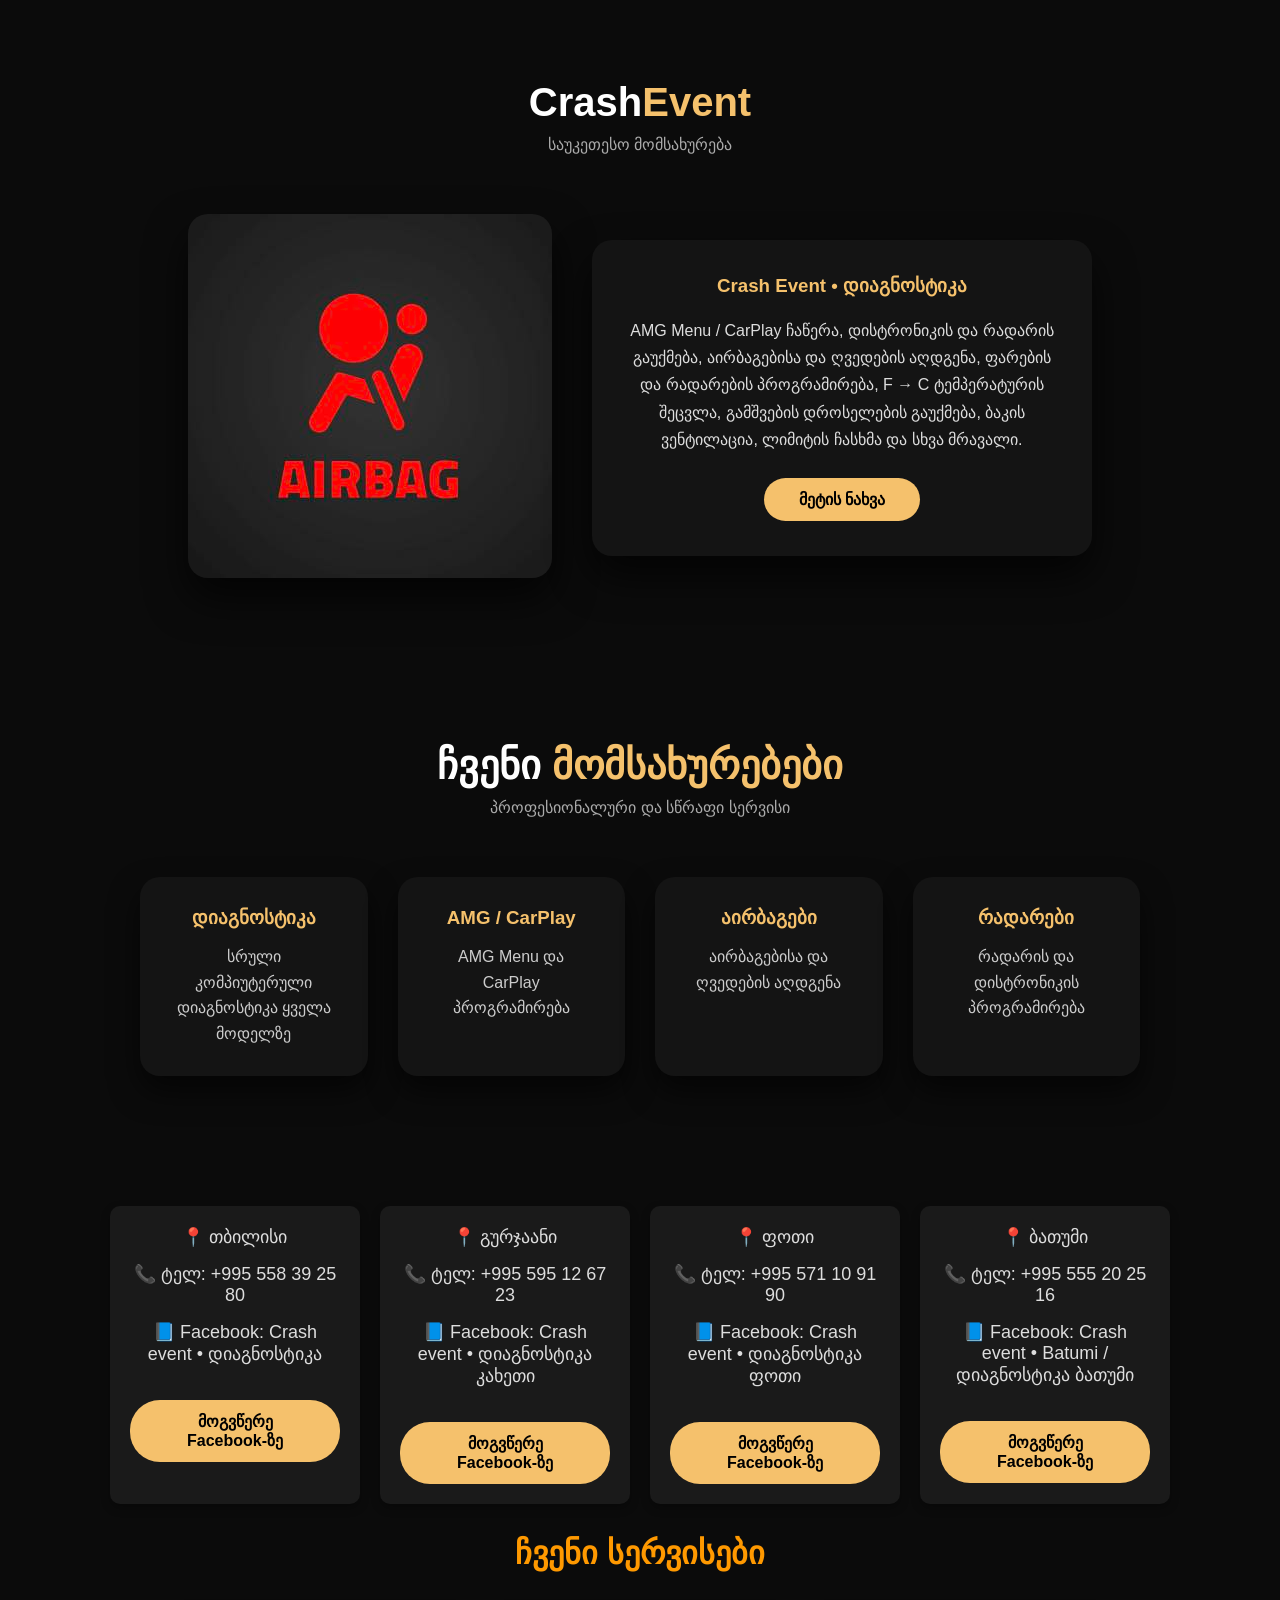
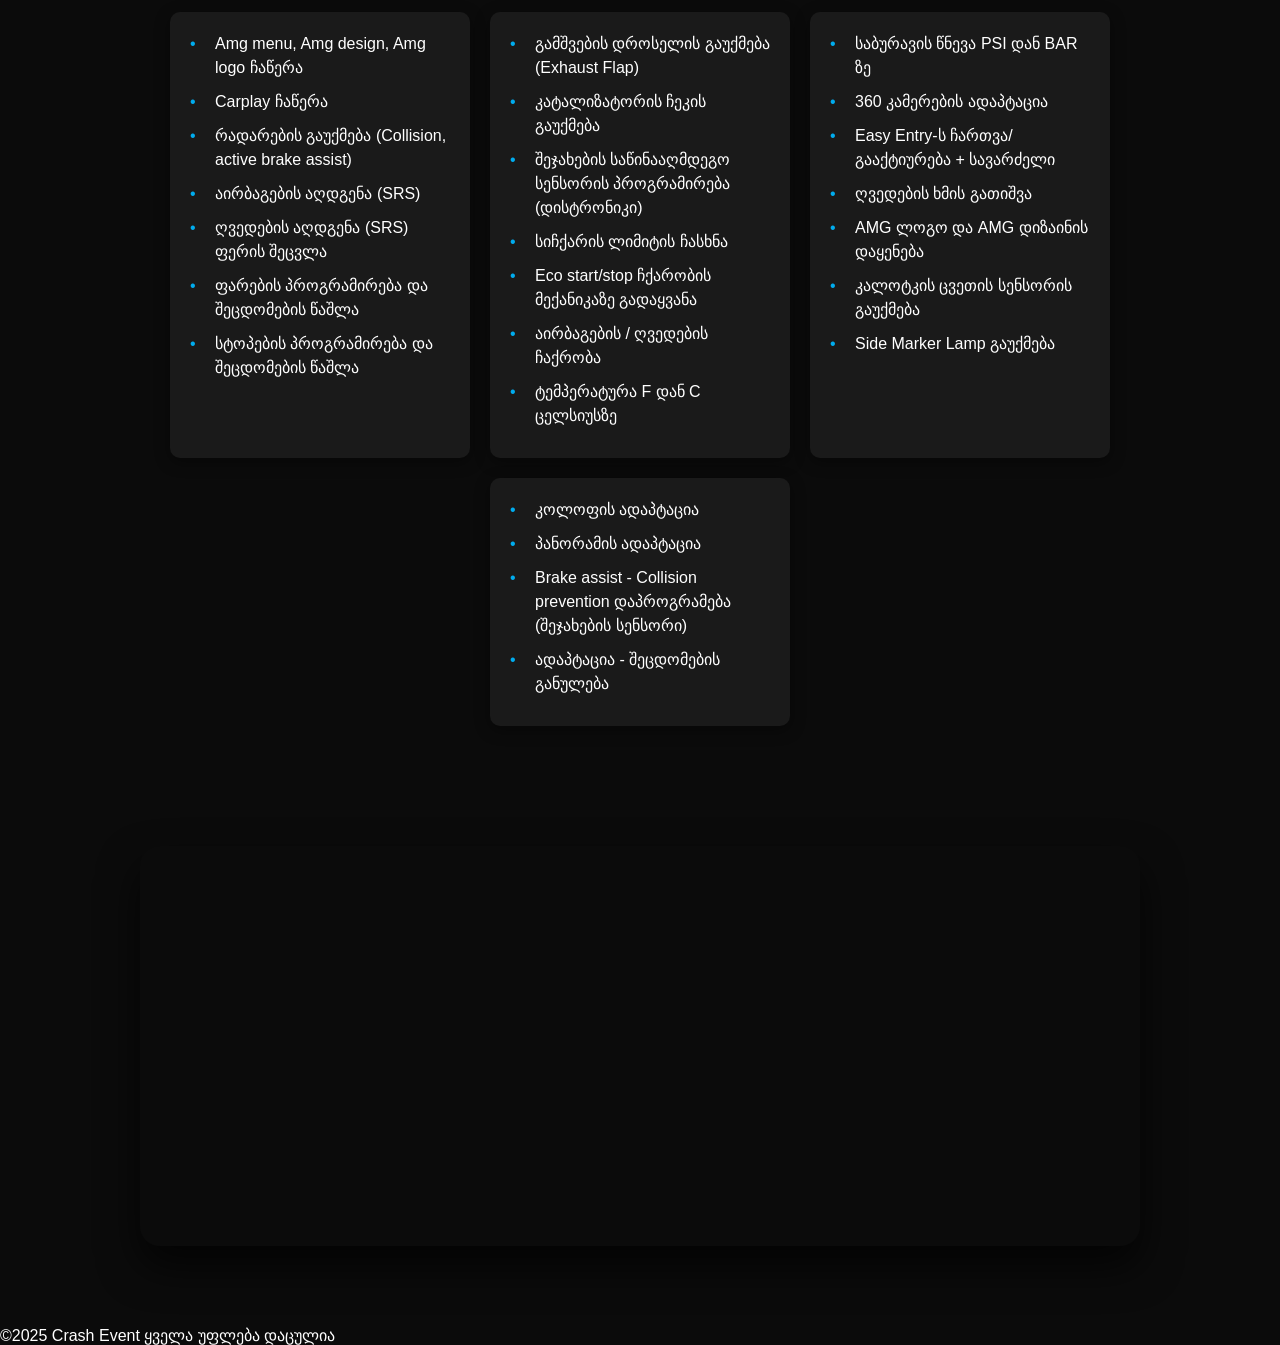
==== index.html @ 606106b9 "Add files via upload" ====
<!DOCTYPE html>
<html lang="ka">
<head>
  <meta charset="UTF-8">
  <meta name="viewport" content="width=device-width, initial-scale=1.0">
  <title>Crash Event</title>
  <link rel="stylesheet" href="style.css">
  <meta name="description" content="Crash Event • პროფესიონალური ავტომობილის დიაგნოსტიკა, AMG Menu, CarPlay, აირბაგების და რადარების პროგრამირება საქართველოში">
  <meta name="keywords" content="Crash Event, დიაგნოსტიკა, AMG Menu, CarPlay, აირბაგები, რადარები, Mercedes პროგრამირება">
  <meta name="author" content="Crash Event">
</head>

<body>

  <!-- ABOUT -->
  <section class="about_section">

    <div class="heading_container">
      <h2>Crash<span>Event</span></h2>
      <p>საუკეთესო მომსახურება</p>
    </div>

    <div class="about_content">

      <div class="about_img">
        <img src="556563075_1723414845189393_8436068140080508125_n.jpg" alt="Car">
      </div>

      <div class="detail-box">
        <h3>Crash Event • დიაგნოსტიკა</h3>
        <p>
          AMG Menu / CarPlay ჩაწერა, დისტრონიკის და რადარის გაუქმება,
          აირბაგებისა და ღვედების აღდგენა, ფარების და რადარების პროგრამირება,
          F → C ტემპერატურის შეცვლა, გამშვების დროსელების გაუქმება,
          ბაკის ვენტილაცია, ლიმიტის ჩასხმა და სხვა მრავალი.
        </p>

        <a href="https://www.facebook.com/profile.php?id=100025626823315" target="_blank">
          მეტის ნახვა
        </a>
      </div>

    </div>
  </section>
<!-- SERVICES -->
<section class="services_section">

  <div class="heading_container">
    <h2>ჩვენი <span>მომსახურებები</span></h2>
    <p>პროფესიონალური და სწრაფი სერვისი</p>
  </div>

  <div class="services_content">

    <div class="service_card">
      <h3>დიაგნოსტიკა</h3>
      <p>სრული კომპიუტერული დიაგნოსტიკა ყველა მოდელზე</p>
    </div>

    <div class="service_card">
      <h3>AMG / CarPlay</h3>
      <p>AMG Menu და CarPlay პროგრამირება</p>
    </div>

    <div class="service_card">
      <h3>აირბაგები</h3>
      <p>აირბაგებისა და ღვედების აღდგენა</p>
    </div>

    <div class="service_card">
      <h3>რადარები</h3>
      <p>რადარის და დისტრონიკის პროგრამირება</p>
    </div>

  </div>
</section>
<!-- CONTACT -->
<div class="contact_container">

  <div class="contact_box">
    <p>📍 თბილისი</p>
    <p>📞 ტელ: +995 558 39 25 80</p>
    <p>📘 Facebook: Crash event • დიაგნოსტიკა</p>
    <a href="https://www.facebook.com/profile.php?id=100025626823315" target="_blank">
      მოგვწერე Facebook-ზე
    </a>
  </div>

  <div class="contact_box">
    <p>📍 გურჯაანი</p>
    <p>📞 ტელ: +995 595 12 67 23</p>
    <p>📘 Facebook: Crash event • დიაგნოსტიკა კახეთი</p>
    <a href="https://www.facebook.com/profile.php?id=61573418123231" target="_blank">
      მოგვწერე Facebook-ზე
    </a>
  </div>

  <div class="contact_box">
    <p>📍 ფოთი</p>
    <p>📞 ტელ: +995 571 10 91 90</p>
    <p>📘 Facebook: Crash event • დიაგნოსტიკა ფოთი</p>
    <a href="https://www.facebook.com/profile.php?id=61572771058388" target="_blank">
      მოგვწერე Facebook-ზე
    </a>
  </div>

  <div class="contact_box">
    <p>📍 ბათუმი</p>
    <p>📞 ტელ: +995 555 20 25 16</p>
    <p>📘 Facebook: Crash event • Batumi / დიაგნოსტიკა ბათუმი</p>
    <a href="https://www.facebook.com/profile.php?id=100082075061132" target="_blank">
      მოგვწერე Facebook-ზე
    </a>
  </div>

</div>


</div>
</head>
<body>

<h1 style="text-align:center; margin-top:30px; color:#ff9900;">ჩვენი სერვისები</h1>

<div class="services_container">
  <div class="service_box">
    <ul>
      <li>Amg menu, Amg design, Amg logo ჩაწერა</li>
      <li>Carplay ჩაწერა</li>
      <li>რადარების გაუქმება (Collision, active brake assist)</li>
      <li>აირბაგების აღდგენა (SRS)</li>
      <li>ღვედების აღდგენა (SRS) ფერის შეცვლა</li>
      <li>ფარების პროგრამირება და შეცდომების წაშლა</li>
      <li>სტოპების პროგრამირება და შეცდომების წაშლა</li>
    </ul>
  </div>

  <div class="service_box">
    <ul>
      <li>გამშვების დროსელის გაუქმება (Exhaust Flap)</li>
      <li>კატალიზატორის ჩეკის გაუქმება</li>
      <li>შეჯახების საწინააღმდეგო სენსორის პროგრამირება (დისტრონიკი)</li>
      <li>სიჩქარის ლიმიტის ჩასხნა</li>
      <li>Eco start/stop ჩქარობის მექანიკაზე გადაყვანა</li>
      <li>აირბაგების / ღვედების ჩაქრობა</li>
      <li>ტემპერატურა F დან C ცელსიუსზე</li>
    </ul>
  </div>

  <div class="service_box">
    <ul>
      <li>საბურავის წნევა PSI დან BAR ზე</li>
      <li>360 კამერების ადაპტაცია</li>
      <li>Easy Entry-ს ჩართვა/გააქტიურება + სავარძელი</li>
      <li>ღვედების ხმის გათიშვა</li>
      <li>AMG ლოგო და AMG დიზაინის დაყენება</li>
      <li>კალოტკის ცვეთის სენსორის გაუქმება</li>
      <li>Side Marker Lamp გაუქმება</li>
    </ul>
  </div>

  <div class="service_box">
    <ul>
      <li>კოლოფის ადაპტაცია</li>
      <li>პანორამის ადაპტაცია</li>
      <li>Brake assist - Collision prevention დაპროგრამება (შეჯახების სენსორი)</li>
      <li>ადაპტაცია - შეცდომების განულება</li>
    </ul>
  </div>
</div>

</body>
</html>
<!-- MAP -->
<section class="map_section reveal">
<iframe
  width="600"
  height="450"
  style="border:0;"
  loading="lazy"
  allowfullscreen
  referrerpolicy="no-referrer-when-downgrade"
  src="https://www.google.com/maps/embed?pb=!1m18!1m12!1m3!1d3178.233034307714!2d44.81402700000000!3d41.79560210000000!2m3!1f0!2f0!3f0!3m2!1i1024!2i768!4f13.1!3m3!1m2!1s0x40446d003327674d%3A0xb145f2f76f9bd8a2!2sCrash%20event%20%E2%80%A2%20%E1%83%93%E1%83%98%E1%83%90%E1%83%92%E1%83%9C%E1%83%9D%E1%83%A1%E1%83%A2%E1%83%98%E1%83%99%E1%83%90!5e0!3m2!1sen!2sge!4v1700000000000"
></iframe>
</section>
<footer class="footer">
  <p>©2025 Crash Event ყველა უფლება დაცულია</p>
</footer>

<script src="script.js"></script>

</body>
</html>
---- style.css ----
* {
  margin: 0;
  padding: 0;
  box-sizing: border-box;
}

/* BODY */
body {
  background-color: #0b0b0b;
  font-family: 'Segoe UI', Tahoma, sans-serif;
  color: #fff;
}

/* HERO */
.hero_area {
  height: 70vh;
  background: linear-gradient(rgba(0,0,0,0.7), rgba(0,0,0,0.7)),
    url("images/car-bg.jpg") center/cover no-repeat;

  display: flex;
  flex-direction: column;
  align-items: center;
  justify-content: center;
}

/* NAV */
.navbar {
  position: absolute;
  top: 0;
  width: 100%;
  padding: 25px 0;
  display: flex;
  justify-content: center;
}

.logo {
  font-size: 28px;
  font-weight: bold;
  color: #f5c16c;
}

/* HERO TEXT */
.hero_text {
  text-align: center;
}

.hero_text h1 {
  font-size: 48px;
  margin-bottom: 10px;
}

.hero_text p {
  font-size: 20px;
  color: #ccc;
}

/* ABOUT */
.about_section {
  padding: 80px 0;
  display: flex;
  flex-direction: column;
  align-items: center;
}

.heading_container {
  text-align: center;
  margin-bottom: 60px;
}

.heading_container h2 {
  font-size: 40px;
}

.heading_container span {
  color: #f5c16c;
}

.heading_container p {
  margin-top: 10px;
  color: #aaa;
}

/* CONTENT */
.about_content {
  display: flex;
  gap: 40px;
  align-items: center;
  justify-content: center;
  flex-wrap: wrap;
}

/* IMAGE */
.about_img img {
  width: 100%;
  max-width: 500px;
  border-radius: 20px;
  box-shadow: 0 20px 40px rgba(0,0,0,0.7);
}

/* BOX */
.detail-box {
  background: #141414;
  padding: 35px;
  border-radius: 20px;
  max-width: 500px;
  box-shadow: 0 20px 40px rgba(0,0,0,0.7);
  transition: transform 0.3s;
  text-align: center;
}

.detail-box:hover {
  transform: translateY(-10px);
}

.detail-box h3 {
  color: #f5c16c;
  margin-bottom: 20px;
}

.detail-box p {
  line-height: 1.7;
  color: #ddd;
}

/* BUTTON */
.detail-box a {
  display: inline-block;
  margin-top: 25px;
  padding: 12px 35px;
  background: #f5c16c;
  color: #000;
  text-decoration: none;
  border-radius: 30px;
  font-weight: bold;
  transition: 0.3s;
}

.detail-box a:hover {
  background: #fff;
}

/* RESPONSIVE */
@media (max-width: 768px) {
  .hero_text h1 {
    font-size: 32px;
  }

  .about_content {
    flex-direction: column;
  }
}

/* SERVICES */
.services_section {
  padding: 80px 0;
  display: flex;
  flex-direction: column;
  align-items: center;
}

.services_content {
  display: grid;
  grid-template-columns: repeat(auto-fit, minmax(220px, 1fr));
  gap: 30px;
  width: 80%;
  max-width: 1000px;
}

.service_card {
  background: #141414;
  padding: 30px;
  border-radius: 20px;
  text-align: center;
  box-shadow: 0 15px 30px rgba(0,0,0,0.6);
  transition: transform 0.3s, box-shadow 0.3s;
}

.service_card:hover {
  transform: translateY(-10px);
  box-shadow: 0 25px 50px rgba(0,0,0,0.8);
}

.service_card h3 {
  color: #f5c16c;
  margin-bottom: 15px;
}

.service_card p {
  color: #ccc;
  line-height: 1.6;
}

/* CONTACT */
.contact_section {
  padding: 80px 0;
  display: flex;
  flex-direction: column;
  align-items: center;
}

.contact_box {
  background: #141414;
  padding: 40px;
  border-radius: 20px;
  text-align: center;
  max-width: 400px;
  width: 90%;
  box-shadow: 0 20px 40px rgba(0,0,0,0.7);
}

.contact_box p {
  margin-bottom: 15px;
  color: #ddd;
  font-size: 18px;
}

.contact_box a {
  display: inline-block;
  margin-top: 20px;
  padding: 12px 30px;
  background: #f5c16c;
  color: #000;
  border-radius: 30px;
  text-decoration: none;
  font-weight: bold;
  transition: 0.3s;
}

.contact_box a:hover {
  background: #fff;
}
/* SCROLL ANIMATION */
.reveal {
  opacity: 0;
  transform: translateY(60px);
  transition: all 0.8s ease;
}

.reveal.active {
  opacity: 1;
  transform: translateY(0);
}
/* MAP */
.map_section {
  width: 100%;
  padding: 80px 0;
  display: flex;
  justify-content: center;
}

.map_section iframe {
  width: 80%;
  max-width: 1000px;
  height: 400px;
  border-radius: 20px;
  border: none;
  box-shadow: 0 20px 40px rgba(0,0,0,0.7);
}

.socials a {
  margin: 0 10px;
  color: #f5c16c;
  text-decoration: none;
  font-weight: bold;
  transition: 0.3s;
}

.socials a:hover {
  color: #fff;
}
/* FORM */
.contact_form {
  margin-top: 30px;
  display: flex;
  flex-direction: column;
  gap: 15px;
}

.contact_form input {
  padding: 14px;
  border-radius: 30px;
  border: none;
  outline: none;
  font-size: 16px;
}

.contact_form button {
  padding: 14px;
  border-radius: 30px;
  border: none;
  background: #f5c16c;
  font-weight: bold;
  cursor: pointer;
  transition: 0.3s;
}

.contact_form button:hover {
  background: #fff;
}

.reveal {
  opacity: 0;
  transform: translateY(80px);
  transition: opacity 1s ease, transform 1s ease;
}
.service_card:hover,
.detail-box:hover {
  transform: translateY(-12px) scale(1.02);
}
.contact_container {
  display: flex;
  gap: 20px; /* სივრცე ბლოკებს შორის */
  justify-content: center; /* ცენტრირება ჰორიზონტალურად */
  flex-wrap: wrap; /* მცირე ეკრანზე გადატანა მეორე ხაზზე */
  margin-top: 50px;
}

.contact_box {
  background-color: #1a1a1a;
  padding: 20px;
  border-radius: 10px;
  text-align: center;
  width: 250px;
  box-shadow: 0 4px 10px rgba(0,0,0,0.3);
}

 body {
    font-family: 'Segoe UI', Tahoma, sans-serif;
    background-color: #0b0b0b;
    color: #fff;
    margin: 0;
    padding: 0;
  }

  .services_container {
    display: flex;
    flex-wrap: wrap;
    gap: 20px;
    justify-content: center;
    padding: 40px 20px;
  }

  .service_box {
    background-color: #1a1a1a;
    border-radius: 10px;
    padding: 20px;
    width: 300px;
    box-shadow: 0 4px 15px rgba(0,0,0,0.4);
  }

  .service_box h2 {
    text-align: center;
    color: #ff9900;
    margin-bottom: 15px;
  }

  .service_box ul {
    list-style: none;
    padding: 0;
  }

  .service_box ul li {
    margin-bottom: 10px;
    line-height: 1.5;
    position: relative;
    padding-left: 25px;
  }

  .service_box ul li::before {
    content: "•";
    position: absolute;
    left: 0;
    color: #00acee;
  }

.reveal {
  opacity: 0;
  transform: translateY(80px);
  transition: opacity 1s ease, transform 1s ease;
}

.reveal.active {
  opacity: 1;
  transform: translateY(0);
}
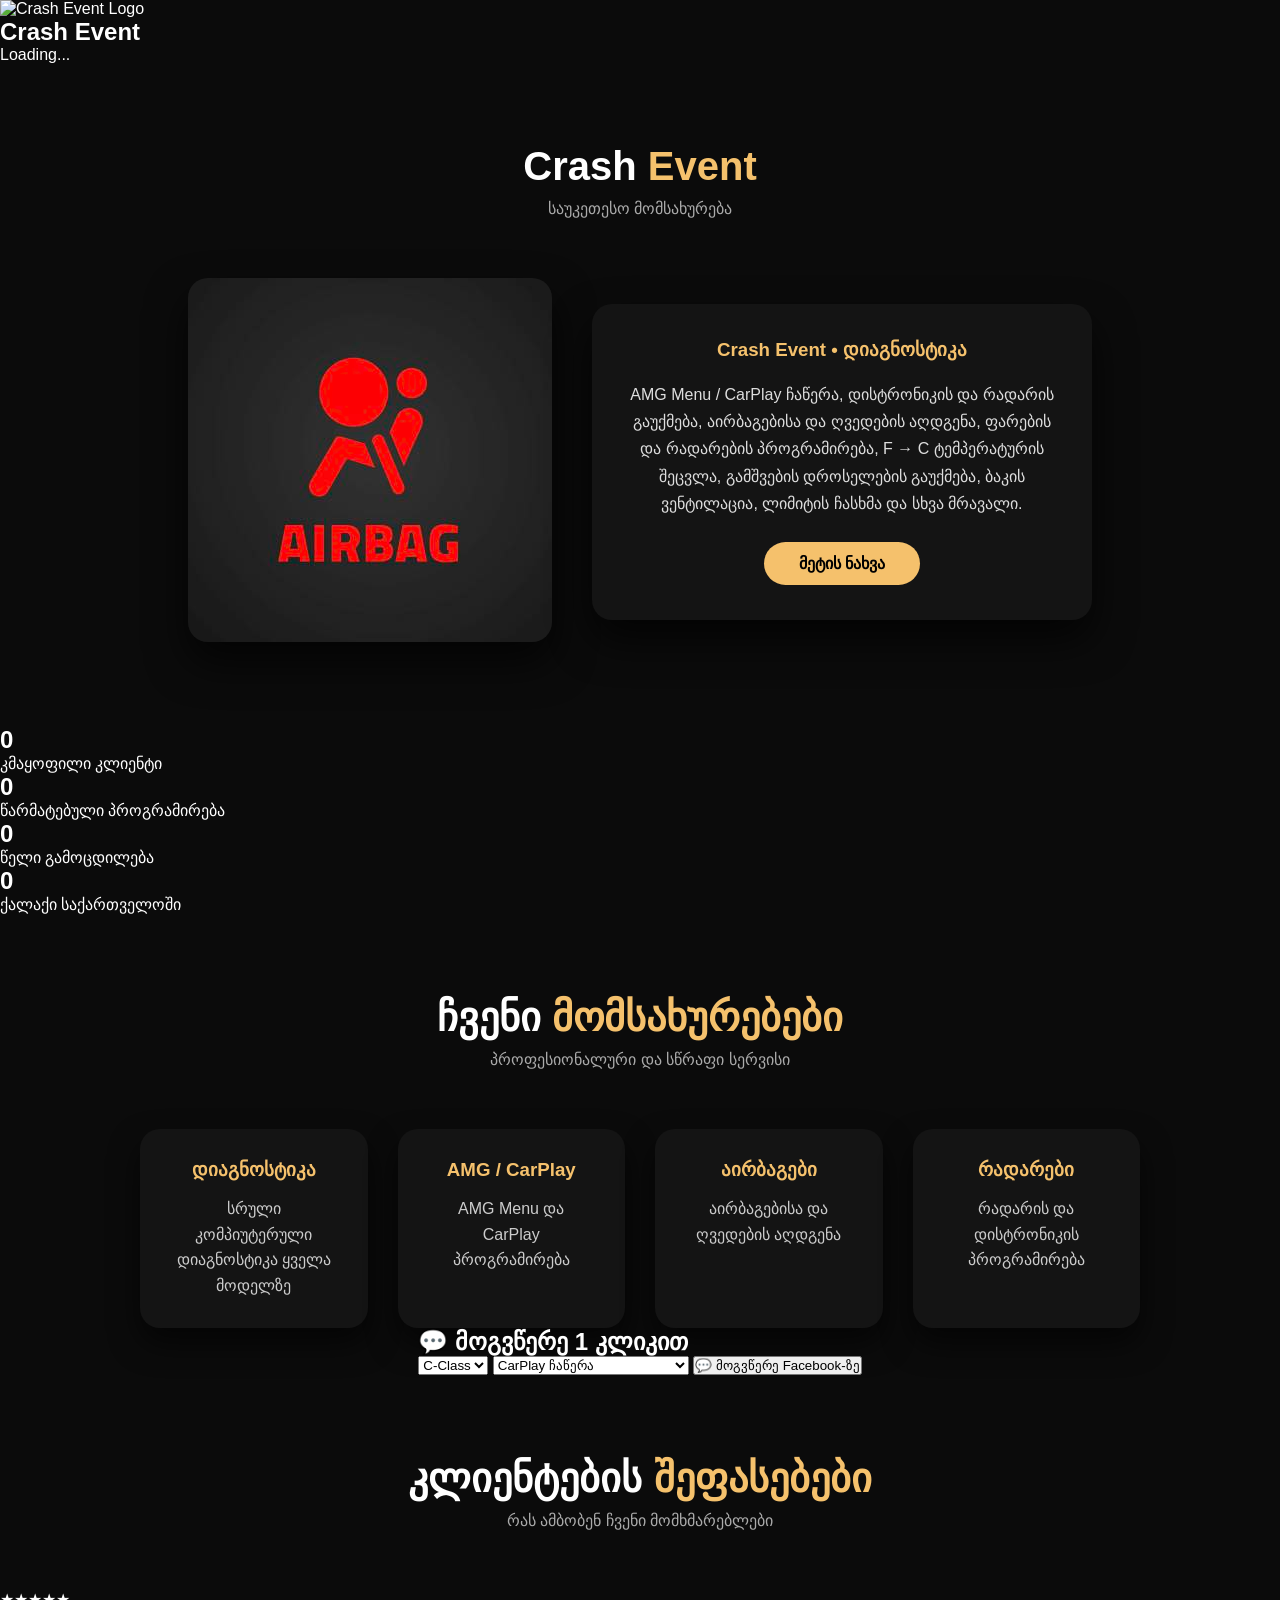
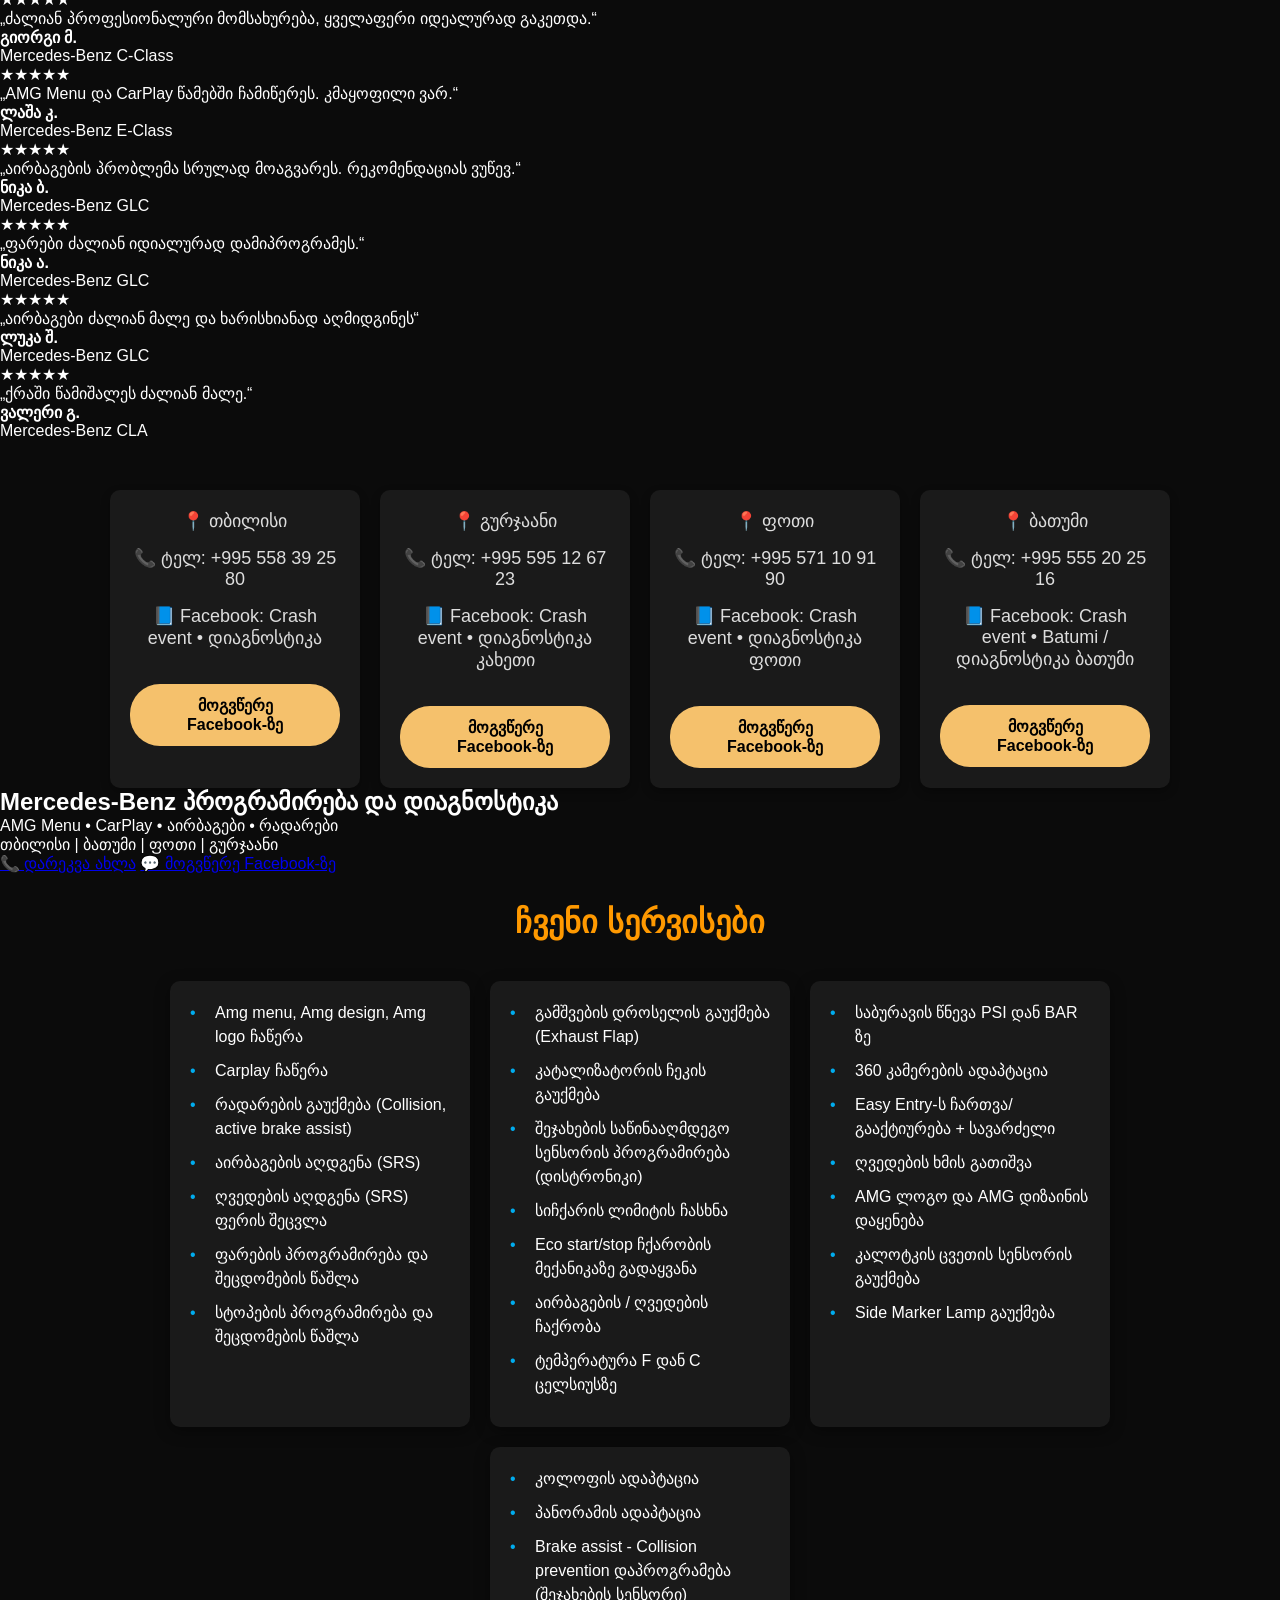
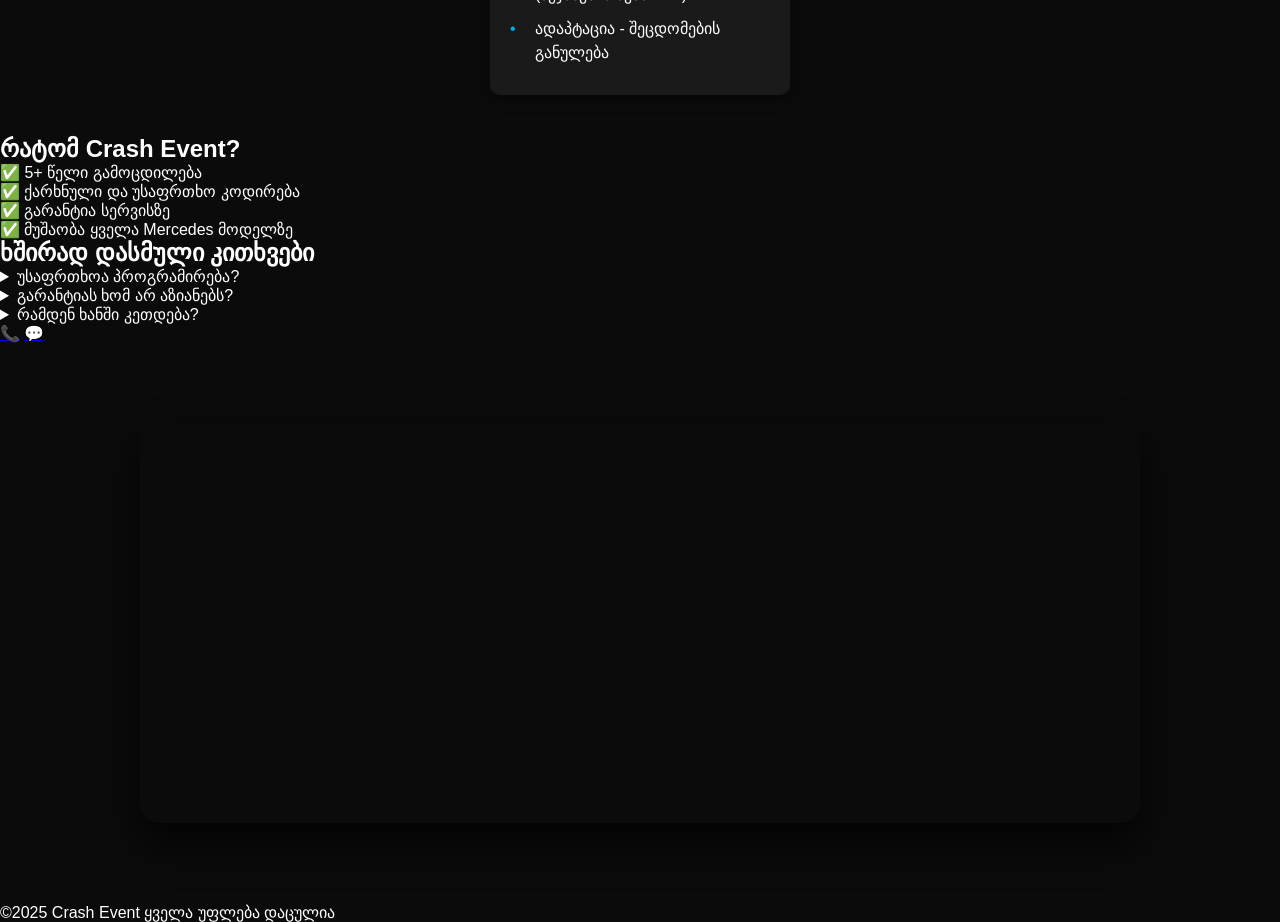
==== commit 1c4a02d1: "Update index.html" ====
--- a/index.html
+++ b/index.html
@@ -1,22 +1,31 @@
 <!DOCTYPE html>
 <html lang="ka">
 <head>
+  <head>
   <meta charset="UTF-8">
   <meta name="viewport" content="width=device-width, initial-scale=1.0">
   <title>Crash Event</title>
+  <link rel="icon" href="556563075_1723414845189393_8436068140080508125_n.jpg" type="image/png">
   <link rel="stylesheet" href="style.css">
+  <link href="https://fonts.googleapis.com/css2?family=Inter:wght@300;400;600;700&display=swap" rel="stylesheet">
   <meta name="description" content="Crash Event • პროფესიონალური ავტომობილის დიაგნოსტიკა, AMG Menu, CarPlay, აირბაგების და რადარების პროგრამირება საქართველოში">
   <meta name="keywords" content="Crash Event, დიაგნოსტიკა, AMG Menu, CarPlay, აირბაგები, რადარები, Mercedes პროგრამირება">
   <meta name="author" content="Crash Event">
 </head>
 
-<body>
+  <div id="preloader">
+    <div class="preloader_content">
+      <img src="image-removebg-preview.png" alt="Crash Event Logo">
+      <h2 class="shimmer">Crash Event</h2>
+      <span class="loading_text">Loading...</span>
+    </div>
+  </div>
 
   <!-- ABOUT -->
   <section class="about_section">
 
     <div class="heading_container">
-      <h2>Crash<span>Event</span></h2>
+    <h2 class="shimmer">Crash <span>Event</span></h2>
       <p>საუკეთესო მომსახურება</p>
     </div>
 
@@ -42,6 +51,32 @@
 
     </div>
   </section>
+  <section class="stats_section reveal">
+  <div class="stats_container">
+
+    <div class="stat_box">
+      <h2 class="stat_number" data-target="500">0</h2>
+      <p>კმაყოფილი კლიენტი</p>
+    </div>
+
+    <div class="stat_box">
+      <h2 class="stat_number" data-target="1000">0</h2>
+      <p>წარმატებული პროგრამირება</p>
+    </div>
+
+    <div class="stat_box">
+      <h2 class="stat_number" data-target="5">0</h2>
+      <p>წელი გამოცდილება</p>
+    </div>
+
+    <div class="stat_box">
+      <h2 class="stat_number" data-target="4">0</h2>
+      <p>ქალაქი საქართველოში</p>
+    </div>
+
+  </div>
+</section>
+
 <!-- SERVICES -->
 <section class="services_section">
 
@@ -73,6 +108,115 @@
     </div>
 
   </div>
+  <section class="auto_message_section">
+  <h2>💬 მოგვწერე 1 კლიკით</h2>
+
+  <div class="auto_form">
+    <select id="carModel">
+      <option value="C-Class">C-Class</option>
+      <option value="E-Class">E-Class</option>
+      <option value="S-Class">S-Class</option>
+      <option value="GLC">GLC</option>
+      <option value="GLE">GLE</option>
+      <option value="Other">სხვა</option>
+    </select>
+
+    <select id="serviceType">
+      <option value="CarPlay ჩაწერა">CarPlay ჩაწერა</option>
+      <option value="AMG Menu">AMG Menu</option>
+      <option value="აირბაგების აღდგენა">აირბაგების აღდგენა</option>
+      <option value="რადარების პროგრამირება">რადარების პროგრამირება</option>
+      <option value="დიაგნოსტიკა">დიაგნოსტიკა</option>
+    </select>
+
+    <button onclick="sendAutoMessage()">💬 მოგვწერე Facebook-ზე</button>
+  </div>
+</section>
+
+
+</section>
+<!-- REVIEWS -->
+<section class="reviews_section reveal">
+  <div class="heading_container">
+    <h2>კლიენტების <span>შეფასებები</span></h2>
+    <p>რას ამბობენ ჩვენი მომხმარებლები</p>
+  </div>
+
+  <div class="reviews_slider">
+    <div class="reviews_track">
+
+      <div class="review_card">
+  <div class="stars">
+    <span>★</span><span>★</span><span>★</span><span>★</span><span>★</span>
+  </div>
+
+  <p class="review_text">
+    „ძალიან პროფესიონალური მომსახურება, ყველაფერი იდეალურად გაკეთდა.“
+  </p>
+  <h4>გიორგი მ.</h4>
+  <span>Mercedes-Benz C-Class</span>
+</div>
+
+
+      <div class="review_card">
+         <div class="stars">
+    <span>★</span><span>★</span><span>★</span><span>★</span><span>★</span>
+  </div>
+        <p class="review_text">
+          „AMG Menu და CarPlay წამებში ჩამიწერეს. კმაყოფილი ვარ.“
+        </p>
+        <h4>ლაშა კ.</h4>
+        <span>Mercedes-Benz E-Class</span>
+      </div>
+
+      <div class="review_card">
+         <div class="stars">
+    <span>★</span><span>★</span><span>★</span><span>★</span><span>★</span>
+  </div>
+        <p class="review_text">
+          „აირბაგების პრობლემა სრულად მოაგვარეს. რეკომენდაციას ვუწევ.“
+        </p>
+        <h4>ნიკა ბ.</h4>
+        <span>Mercedes-Benz GLC</span>
+      </div>
+      <div class="review_card">
+         <div class="stars">
+    <span>★</span><span>★</span><span>★</span><span>★</span><span>★</span>
+  </div>
+        <p class="review_text">
+          „ფარები ძალიან იდიალურად დამიპროგრამეს.“
+        </p>
+        <h4>ნიკა ა.</h4>
+        <span>Mercedes-Benz GLC</span>
+      </div>
+      <div class="review_card">
+         <div class="stars">
+    <span>★</span><span>★</span><span>★</span><span>★</span><span>★</span>
+  </div>
+        <p class="review_text">
+          „აირბაგები ძალიან მალე და ხარისხიანად აღმიდგინეს“
+        </p>
+        <h4>ლუკა შ.</h4>
+        <span>Mercedes-Benz GLC</span>
+      </div>
+      <div class="review_card">
+         <div class="stars">
+    <span>★</span><span>★</span><span>★</span><span>★</span><span>★</span>
+  </div>
+        <p class="review_text">
+          „ქრაში წამიშალეს ძალიან მალე.“
+        </p>
+        <h4>ვალერი გ.</h4>
+        <span>Mercedes-Benz CLA</span>
+      </div>
+
+    </div>
+  </div>
+</section>
+
+  </div>
+</section>
+
 </section>
 <!-- CONTACT -->
 <div class="contact_container">
@@ -119,6 +263,32 @@
 </div>
 </head>
 <body>
+
+  <div id="fb-root"></div>
+<script async defer crossorigin="anonymous"
+  src="https://connect.facebook.net/ka_GE/sdk.js#xfbml=1&version=v19.0">
+</script>
+
+<section class="hero">
+  <div class="hero_overlay"></div>
+
+  <div class="hero_content">
+    <h1>
+      Mercedes-Benz <span>პროგრამირება</span> და დიაგნოსტიკა
+    </h1>
+    <p>
+      AMG Menu • CarPlay • აირბაგები • რადარები<br>
+      თბილისი | ბათუმი | ფოთი | გურჯაანი
+    </p>
+
+    <div class="hero_buttons">
+      <a href="tel:+995558392580" class="btn primary">📞 დარეკვა ახლა</a>
+      <a href="https://www.facebook.com/profile.php?id=100025626823315" target="_blank" class="btn secondary">
+        💬 მოგვწერე Facebook-ზე
+      </a>
+    </div>
+  </div>
+</section>
 
 <h1 style="text-align:center; margin-top:30px; color:#ff9900;">ჩვენი სერვისები</h1>
 
@@ -169,6 +339,42 @@
   </div>
 </div>
 
+<section class="why_us reveal">
+  <h2>რატომ <span>Crash Event</span>?</h2>
+
+  <div class="why_grid">
+    <div>✅ 5+ წელი გამოცდილება</div>
+    <div>✅ ქარხნული და უსაფრთხო კოდირება</div>
+    <div>✅ გარანტია სერვისზე</div>
+    <div>✅ მუშაობა ყველა Mercedes მოდელზე</div>
+  </div>
+</section>
+<section class="faq_section reveal">
+  <h2>ხშირად დასმული კითხვები</h2>
+
+  <details>
+    <summary>უსაფრთხოა პროგრამირება?</summary>
+    <p>კი, ვიყენებთ ქარხნულ და უსაფრთხო მეთოდებს.</p>
+  </details>
+
+  <details>
+    <summary>გარანტიას ხომ არ აზიანებს?</summary>
+    <p>არა, ყველაფერი კეთდება მწარმოებლის სტანდარტებით.</p>
+  </details>
+
+  <details>
+    <summary>რამდენ ხანში კეთდება?</summary>
+    <p>უმეტესობა სერვისების სრულდება 10–40 წუთში (სერვისის მიხედვით).</p>
+  </details>
+</section>
+
+<div class="floating_buttons">
+  <a href="tel:+995558392580" class="float call">📞</a>
+  <a href="https://www.facebook.com/profile.php?id=100025626823315" target="_blank" class="float fb">💬</a>
+</div>
+
+  </div>
+</section>
 </body>
 </html>
 <!-- MAP -->
@@ -183,11 +389,15 @@
   src="https://www.google.com/maps/embed?pb=!1m18!1m12!1m3!1d3178.233034307714!2d44.81402700000000!3d41.79560210000000!2m3!1f0!2f0!3f0!3m2!1i1024!2i768!4f13.1!3m3!1m2!1s0x40446d003327674d%3A0xb145f2f76f9bd8a2!2sCrash%20event%20%E2%80%A2%20%E1%83%93%E1%83%98%E1%83%90%E1%83%92%E1%83%9C%E1%83%9D%E1%83%A1%E1%83%A2%E1%83%98%E1%83%99%E1%83%90!5e0!3m2!1sen!2sge!4v1700000000000"
 ></iframe>
 </section>
+
 <footer class="footer">
   <p>©2025 Crash Event ყველა უფლება დაცულია</p>
 </footer>
 
 <script src="script.js"></script>
+<script async defer crossorigin="anonymous"
+  src="https://www.facebook.com/photo?fbid=1782988929231984&set=pcb.1782991129231764">
+</script>
 
 </body>
 </html>
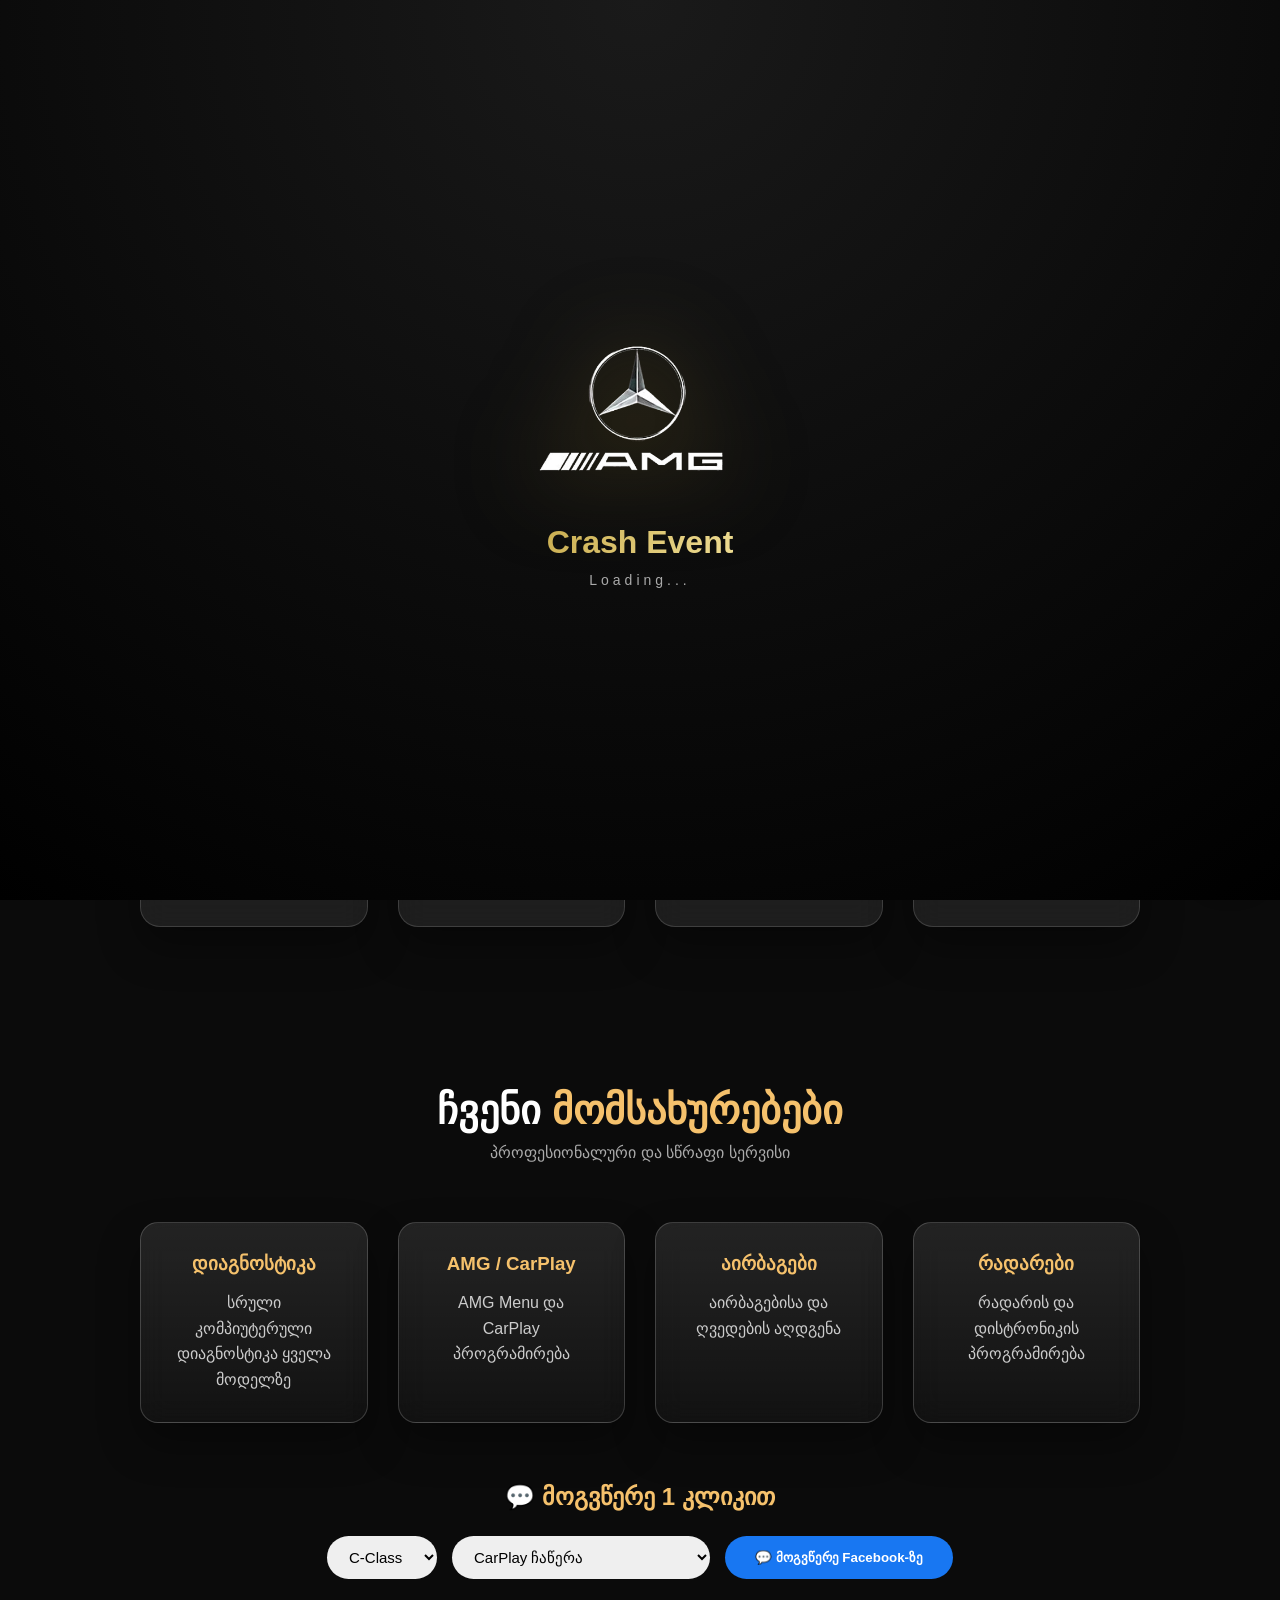
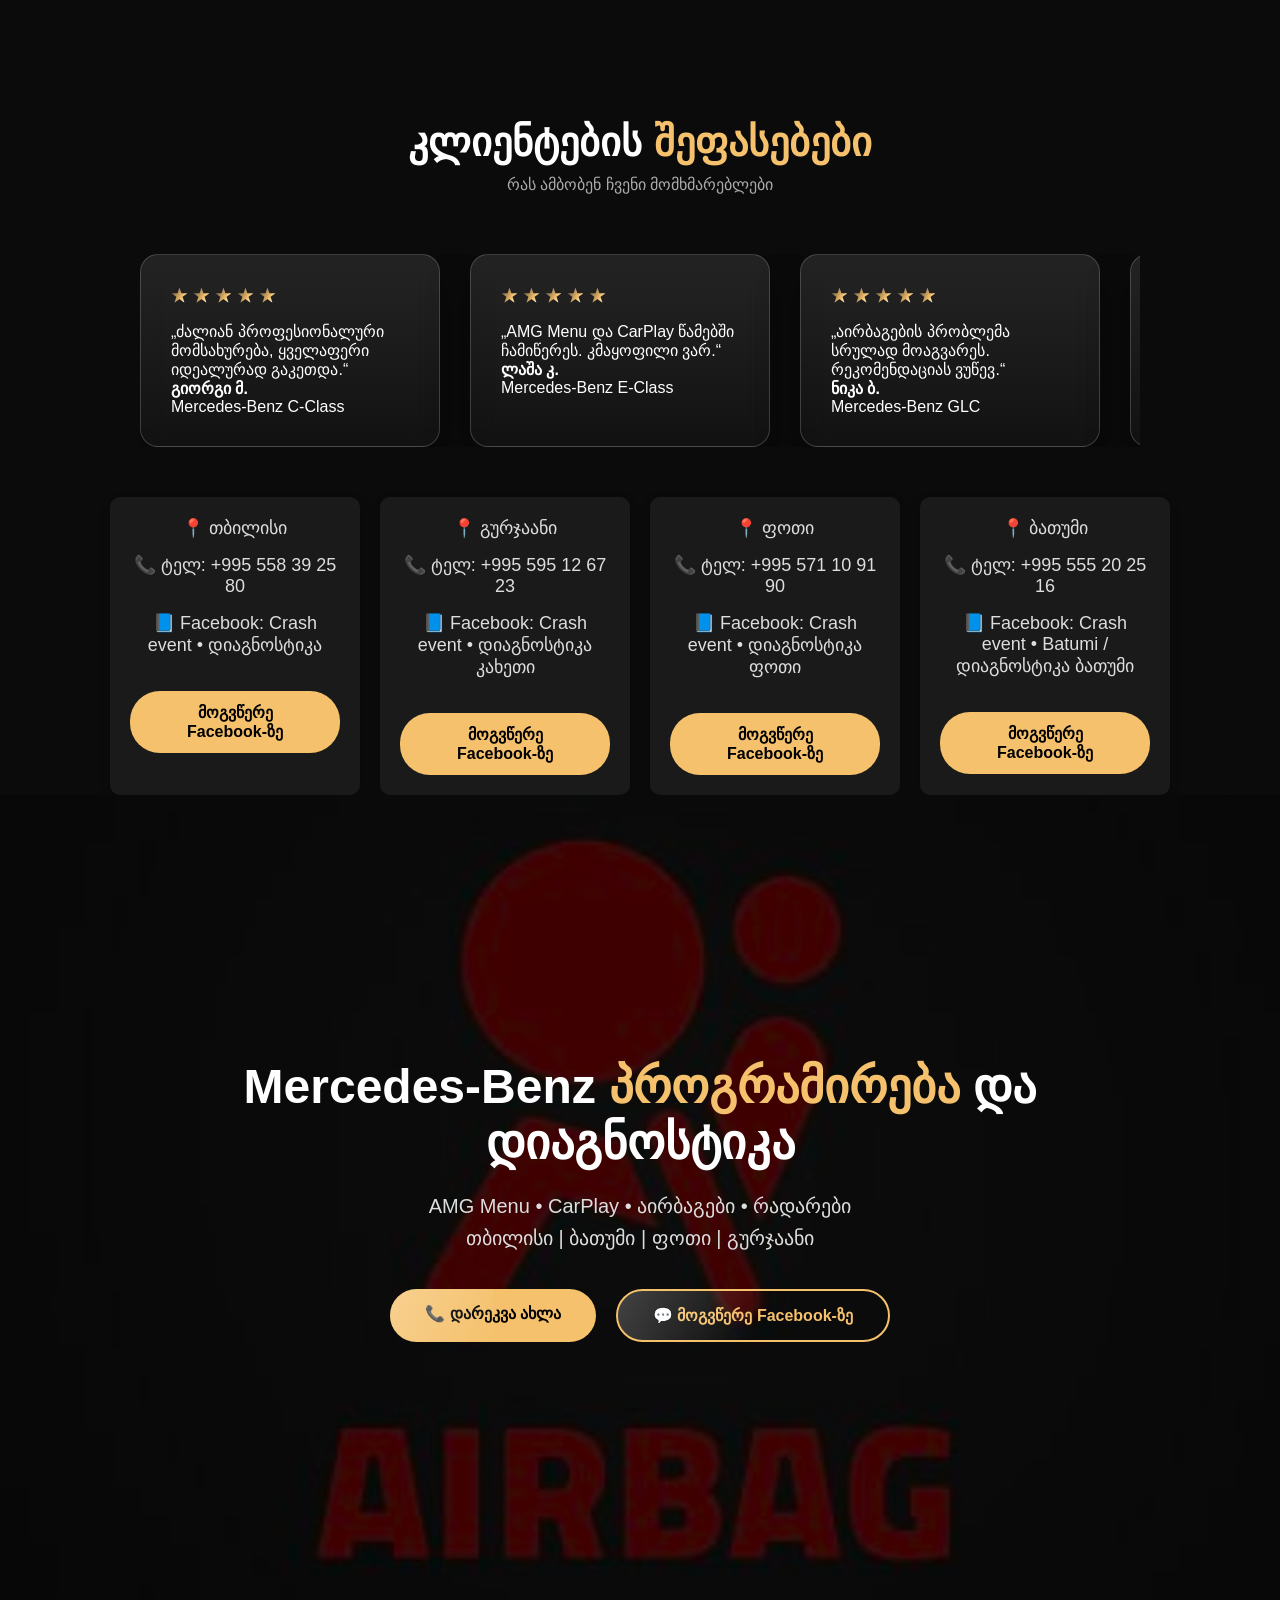
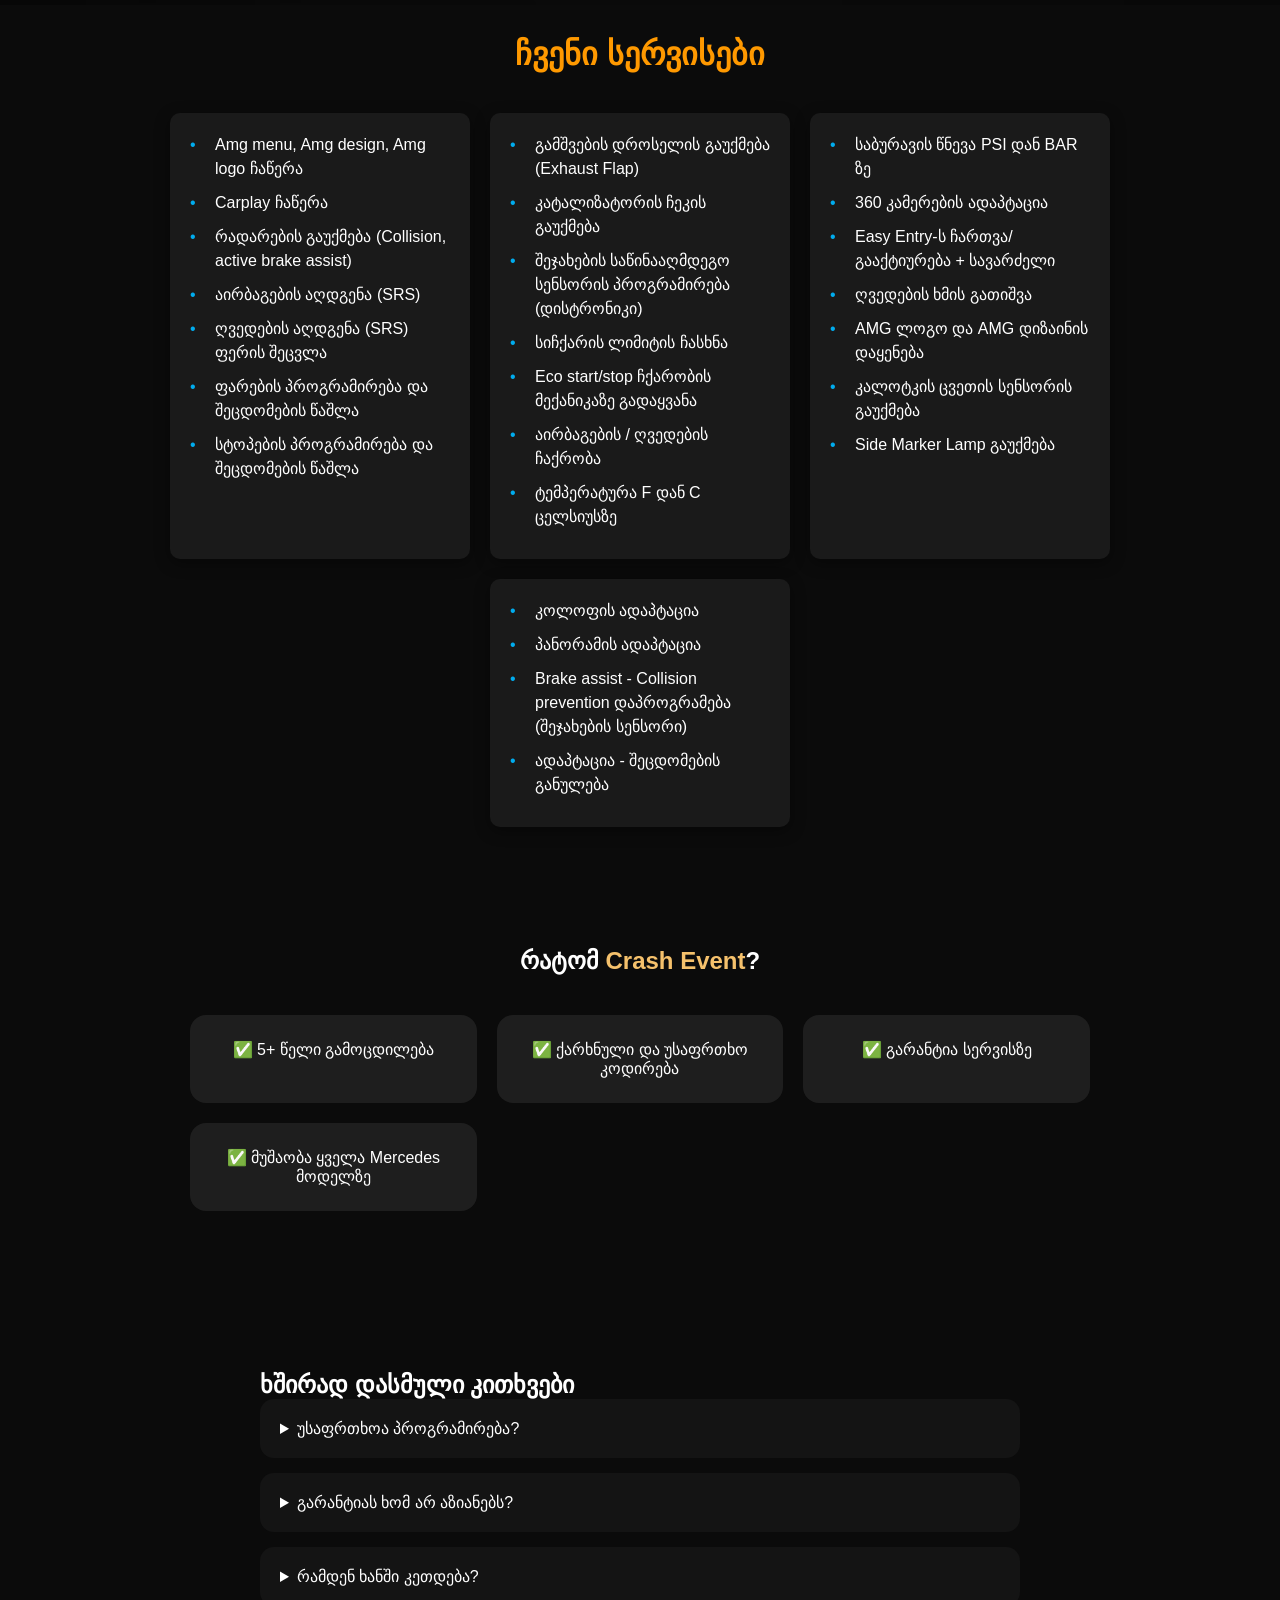
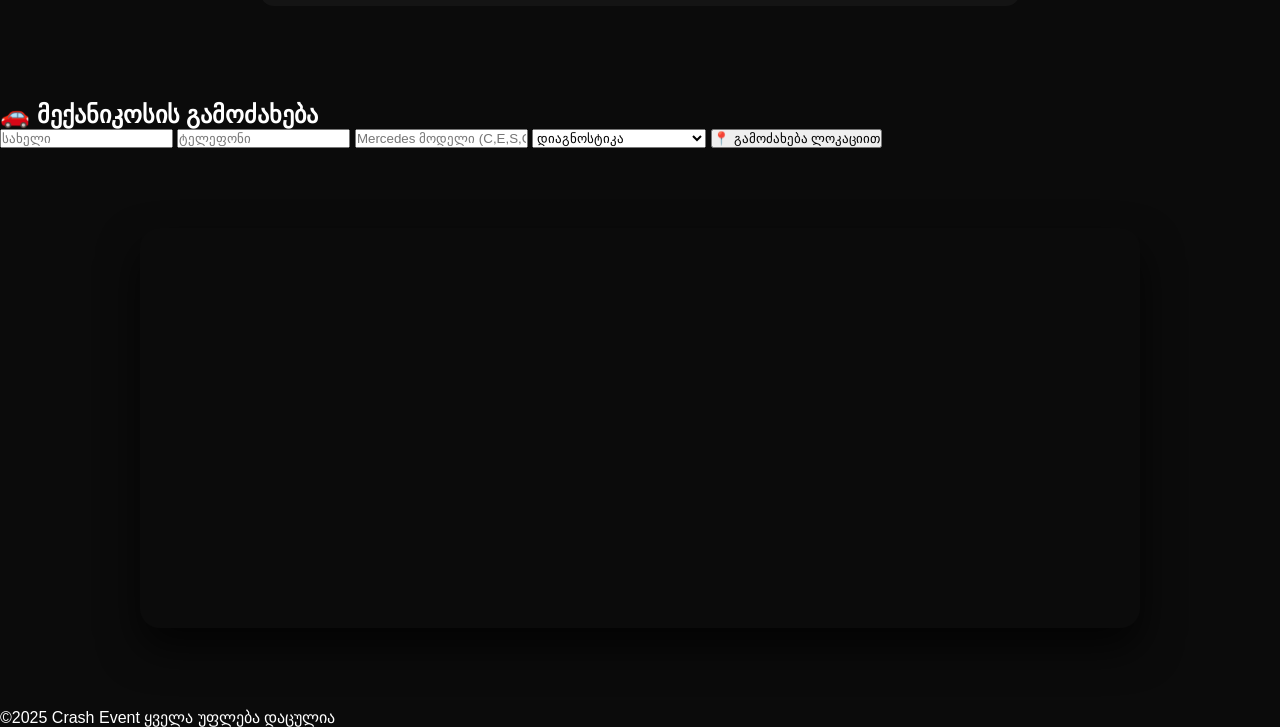
==== commit 24b002ae: "Update index.html" ====
--- a/index.html
+++ b/index.html
@@ -372,7 +372,25 @@
   <a href="tel:+995558392580" class="float call">📞</a>
   <a href="https://www.facebook.com/profile.php?id=100025626823315" target="_blank" class="float fb">💬</a>
 </div>
-
+<section class="call_service_section reveal">
+  <h2>🚗 მექანიკოსის გამოძახება</h2>
+
+  <div class="call_form">
+    <input id="callName" placeholder="სახელი">
+    <input id="callPhone" placeholder="ტელეფონი">
+    <input id="callCar" placeholder="Mercedes მოდელი (C,E,S,GLC...)">
+
+    <select id="callProblem">
+      <option>დიაგნოსტიკა</option>
+      <option>აირბაგი / SRS შეცდომა</option>
+      <option>რადარი / დისტრონიკი</option>
+      <option>CarPlay / AMG Menu</option>
+      <option>სხვა პრობლემა</option>
+    </select>
+    
+    <button onclick="sendCallService()">📍 გამოძახება ლოკაციით</button>
+  </div>
+</section>
   </div>
 </section>
 </body>
--- a/style.css
+++ b/style.css
@@ -383,3 +383,748 @@
   opacity: 1;
   transform: translateY(0);
 }
+
+.gallery_section {
+  padding: 40px 20px;
+  background: #0b0b0b;
+}
+
+.gallery_title {
+  text-align: center;
+  color: #ff9900;
+  margin-bottom: 20px;
+}
+
+.gallery_controls {
+  text-align: center;
+  margin-bottom: 20px;
+}
+
+.gallery_controls input,
+.gallery_controls button {
+  margin: 5px;
+  padding: 10px 15px;
+  border-radius: 8px;
+  border: none;
+  cursor: pointer;
+}
+
+.gallery_controls button {
+  background: #ff9900;
+  color: #000;
+  font-weight: bold;
+}
+
+.gallery_container {
+  display: grid;
+  grid-template-columns: repeat(auto-fill, minmax(220px, 1fr));
+  gap: 15px;
+}
+
+.gallery_container img {
+  width: 100%;
+  height: 200px;
+  object-fit: cover;
+  border-radius: 12px;
+  box-shadow: 0 0 10px rgba(0,0,0,0.6);
+}
+
+.hero {
+  position: relative;
+  height: 90vh;
+  background: url("556563075_1723414845189393_8436068140080508125_n.jpg")
+    center/cover no-repeat;
+  display: flex;
+  align-items: center;
+  justify-content: center;
+}
+
+.hero_overlay {
+  position: absolute;
+  inset: 0;
+  background: rgba(0,0,0,0.75);
+}
+
+.hero_content {
+  position: relative;
+  text-align: center;
+  max-width: 900px;
+  padding: 20px;
+}
+
+.hero_content h1 {
+  font-size: 48px;
+  margin-bottom: 20px;
+}
+
+.hero_content h1 span {
+  color: #f5c16c;
+}
+
+.hero_content p {
+  font-size: 20px;
+  color: #ddd;
+  line-height: 1.6;
+}
+
+.hero_buttons {
+  margin-top: 35px;
+  display: flex;
+  gap: 20px;
+  justify-content: center;
+  flex-wrap: wrap;
+}
+
+.btn {
+  padding: 15px 35px;
+  border-radius: 40px;
+  text-decoration: none;
+  font-weight: bold;
+  transition: 0.3s;
+}
+
+.btn.primary {
+  background: #f5c16c;
+  color: #000;
+}
+
+.btn.primary:hover {
+  background: #fff;
+}
+
+.btn.secondary {
+  background: transparent;
+  border: 2px solid #f5c16c;
+  color: #f5c16c;
+}
+
+.btn.secondary:hover {
+  background: #f5c16c;
+  color: #000;
+}
+
+@media (max-width: 768px) {
+  .hero_content h1 {
+    font-size: 32px;
+  }
+}
+
+.floating_buttons {
+  position: fixed;
+  right: 20px;
+  bottom: 20px;
+  display: flex;
+  flex-direction: column;
+  gap: 15px;
+  z-index: 999;
+}
+
+.float {
+  width: 60px;
+  height: 60px;
+  border-radius: 50%;
+  font-size: 26px;
+  display: flex;
+  align-items: center;
+  justify-content: center;
+  text-decoration: none;
+  box-shadow: 0 8px 20px rgba(0,0,0,0.6);
+  transition: 0.3s;
+}
+
+.float.call {
+  background: #28a745;
+  color: #fff;
+}
+
+.float.fb {
+  background: #1877f2;
+  color: #fff;
+}
+
+.float:hover {
+  transform: scale(1.1);
+}
+
+/* REVIEWS SLIDER */
+.reviews_slider {
+  overflow: hidden;
+  max-width: 1000px;
+  margin: 0 auto;
+}
+
+.reviews_track {
+  display: flex;
+  gap: 30px;
+  transition: transform 0.8s ease;
+}
+
+.review_card {
+  min-width: 300px;
+  background: #141414;
+  padding: 30px;
+  border-radius: 20px;
+  box-shadow: 0 15px 35px rgba(0,0,0,0.6);
+}
+
+@media (max-width: 768px) {
+  .review_card {
+    min-width: 260px;
+  }
+}
+
+/* LUXURY SHIMMER STARS */
+.stars {
+  display: inline-flex;
+  gap: 4px;
+  margin-bottom: 15px;
+}
+
+.stars span {
+  font-size: 22px;
+  font-weight: bold;
+  background: linear-gradient(
+    120deg,
+    #3a3a3a 0%,
+    #f5c16c 40%,
+    #fff3c4 50%,
+    #f5c16c 60%,
+    #3a3a3a 100%
+  );
+  background-size: 200% auto;
+  background-position: 0% center;
+  -webkit-background-clip: text;
+  -webkit-text-fill-color: transparent;
+  animation: shimmer 2.5s infinite linear;
+}
+
+/* მცირე დაყოვნება თითოეულ ვარსკვლავზე */
+.stars span:nth-child(1) { animation-delay: 0s; }
+.stars span:nth-child(2) { animation-delay: 0.15s; }
+.stars span:nth-child(3) { animation-delay: 0.3s; }
+.stars span:nth-child(4) { animation-delay: 0.45s; }
+.stars span:nth-child(5) { animation-delay: 0.6s; }
+
+@keyframes shimmer {
+  0%   { background-position: 0% center; }
+  100% { background-position: 200% center; }
+}
+
+.lang_switcher {
+  position: fixed;
+  top: 20px;
+  right: 20px;
+  display: flex;
+  gap: 8px;
+  z-index: 1000;
+}
+
+.lang_switcher button {
+  padding: 8px 14px;
+  border-radius: 20px;
+  border: 1px solid #f5c16c;
+  background: transparent;
+  color: #f5c16c;
+  font-weight: bold;
+  cursor: pointer;
+  transition: 0.3s;
+}
+
+.lang_switcher button:hover {
+  background: #f5c16c;
+  color: #000;
+}
+
+/* GOLD SHIMMER */
+.shimmer {
+  position: relative;
+  color: #d4af37;
+  background: linear-gradient(
+    120deg,
+    #b8962e 0%,
+    #fff2b2 50%,
+    #b8962e 100%
+  );
+  background-size: 200% auto;
+  -webkit-background-clip: text;
+  -webkit-text-fill-color: transparent;
+  animation: shimmer 3s linear infinite;
+}
+
+@keyframes shimmer {
+  0% { background-position: 0% center; }
+  100% { background-position: 200% center; }
+}
+
+.stars span {
+  color: #d4af37;
+  font-size: 18px;
+  margin-right: 2px;
+  animation: starPulse 1.8s infinite alternate;
+}
+
+.stars span:nth-child(2) { animation-delay: .2s; }
+.stars span:nth-child(3) { animation-delay: .4s; }
+.stars span:nth-child(4) { animation-delay: .6s; }
+.stars span:nth-child(5) { animation-delay: .8s; }
+
+@keyframes starPulse {
+  from { transform: scale(1); opacity: .7; }
+  to { transform: scale(1.25); opacity: 1; }
+}
+
+.review_card,
+.service_card {
+  background: rgba(255,255,255,0.08);
+  backdrop-filter: blur(14px);
+  border-radius: 18px;
+  border: 1px solid rgba(255,255,255,0.15);
+  box-shadow: 0 20px 40px rgba(0,0,0,0.35);
+  transition: transform .4s ease, box-shadow .4s ease;
+}
+
+.review_card:hover,
+.service_card:hover {
+  transform: translateY(-8px) scale(1.03);
+  box-shadow: 0 30px 60px rgba(212,175,55,.35);
+}
+
+.btn {
+  position: relative;
+  overflow: hidden;
+}
+
+.btn::after {
+  content: "";
+  position: absolute;
+  top: 0;
+  left: -150%;
+  width: 200%;
+  height: 100%;
+  background: linear-gradient(
+    120deg,
+    transparent,
+    rgba(255,255,255,0.4),
+    transparent
+  );
+  transition: .6s;
+}
+
+.btn:hover::after {
+  left: 150%;
+}
+
+.reveal {
+  opacity: 0;
+  transform: translateY(60px);
+  transition: 1s cubic-bezier(.19,1,.22,1);
+}
+
+.reveal.active {
+  opacity: 1;
+  transform: translateY(0);
+}
+
+/* PRELOADER */
+#preloader {
+  position: fixed;
+  inset: 0;
+  background: radial-gradient(circle at top, #1a1a1a, #000);
+  display: flex;
+  align-items: center;
+  justify-content: center;
+  z-index: 9999;
+}
+
+.preloader_content {
+  text-align: center;
+  animation: fadeIn 1.2s ease;
+}
+
+.preloader_content img {
+  width: 400px;
+  max-width: 80vw;
+  margin-bottom: 10px;
+  filter: drop-shadow(0 0 45px rgba(212,175,55,.55));
+}
+
+.preloader_content h2 {
+  font-size: 32px;
+  margin-bottom: 10px;
+}
+
+.loading_text {
+  font-size: 14px;
+  letter-spacing: 4px;
+  color: #aaa;
+  animation: pulse 3.5s infinite;
+}
+
+/* Animations */
+@keyframes pulse {
+  0% { opacity: .3; }
+  50% { opacity: 1; }
+  100% { opacity: .3; }
+}
+
+@keyframes fadeIn {
+  from { opacity: 0; transform: scale(.9); }
+  to { opacity: 1; transform: scale(1); }
+}
+
+#preloader.hide {
+  opacity: 0;
+  transform: scale(1.08);
+  filter: blur(6px);
+  pointer-events: none;
+  transition: 
+    opacity 2.8s cubic-bezier(.19,1,.22,1),
+    transform 2.8s cubic-bezier(.19,1,.22,1),
+    filter 2.8s cubic-bezier(.19,1,.22,1);
+}
+
+.stats_section {
+  padding: 80px 20px;
+  display: flex;
+  justify-content: center;
+}
+
+.stats_container {
+  display: grid;
+  grid-template-columns: repeat(auto-fit, minmax(200px, 1fr));
+  gap: 30px;
+  max-width: 1000px;
+  width: 100%;
+}
+
+.stat_box {
+  background: rgba(255,255,255,0.08);
+  backdrop-filter: blur(14px);
+  border-radius: 20px;
+  padding: 40px 20px;
+  text-align: center;
+  border: 1px solid rgba(255,255,255,0.15);
+  box-shadow: 0 20px 40px rgba(0,0,0,0.35);
+}
+
+.stat_number {
+  font-size: 48px;
+  font-weight: bold;
+  color: #f5c16c;
+  margin-bottom: 10px;
+}
+
+.stat_box p {
+  color: #ccc;
+  font-size: 16px;
+}
+
+.auto_message_section {
+  padding: 60px 20px;
+  text-align: center;
+}
+
+.auto_message_section h2 {
+  color: #f5c16c;
+  margin-bottom: 25px;
+}
+
+.auto_form {
+  display: flex;
+  gap: 15px;
+  justify-content: center;
+  flex-wrap: wrap;
+}
+
+.auto_form select {
+  padding: 12px 18px;
+  border-radius: 30px;
+  border: none;
+  outline: none;
+  font-size: 15px;
+}
+
+.auto_form button {
+  padding: 12px 30px;
+  border-radius: 30px;
+  border: none;
+  background: #1877f2;
+  color: #fff;
+  font-weight: bold;
+  cursor: pointer;
+  transition: 0.3s;
+}
+
+.auto_form button:hover {
+  transform: scale(1.05);
+}
+
+body {
+  font-family: 'Inter', 'Segoe UI', sans-serif;
+}
+
+.hero_content h1 {
+  animation: slideUp 1.2s ease forwards;
+}
+
+.hero_content p {
+  animation: fadeIn 1.8s ease forwards;
+  opacity: 0;
+}
+
+@keyframes slideUp {
+  from { opacity: 0; transform: translateY(40px); }
+  to { opacity: 1; transform: translateY(0); }
+}
+
+@keyframes fadeIn {
+  to { opacity: 1; }
+}
+
+.service_card,
+.review_card {
+  background: linear-gradient(
+    180deg,
+    rgba(255,255,255,0.10),
+    rgba(255,255,255,0.03)
+  );
+  border: 1px solid rgba(255,255,255,0.18);
+}
+
+.service_card:hover {
+  border-color: rgba(207,174,112,0.6);
+}
+
+a, button {
+  transition: all .35s cubic-bezier(.19,1,.22,1);
+}
+
+html {
+  scroll-behavior: smooth;
+}
+
+.lang_switcher button {
+  backdrop-filter: blur(10px);
+  background: rgba(255,255,255,0.06);
+  border: 1px solid rgba(255,255,255,0.2);
+}
+
+.preloader_content img {
+  animation: pulseGlow 3s infinite ease-in-out;
+}
+
+@keyframes pulseGlow {
+  0% { filter: drop-shadow(0 0 15px rgba(207,174,112,.4)); }
+  50% { filter: drop-shadow(0 0 45px rgba(207,174,112,.9)); }
+  100% { filter: drop-shadow(0 0 15px rgba(207,174,112,.4)); }
+}
+
+.call_btn {
+  background: #f5c16c;
+  color: #000 !important;
+  padding: 8px 18px;
+  border-radius: 20px;
+}
+
+.why_us {
+  text-align: center;
+  padding: 80px 20px;
+}
+
+.why_us h2 span {
+  color: #f5c16c;
+}
+
+.why_grid {
+  margin-top: 40px;
+  display: grid;
+  grid-template-columns: repeat(auto-fit, minmax(220px,1fr));
+  gap: 20px;
+  max-width: 900px;
+  margin-inline: auto;
+}
+
+.why_grid div {
+  background: rgba(255,255,255,0.08);
+  padding: 25px;
+  border-radius: 16px;
+}
+
+.faq_section {
+  max-width: 800px;
+  margin: auto;
+  padding: 80px 20px;
+}
+
+details {
+  background: #141414;
+  padding: 20px;
+  border-radius: 14px;
+  margin-bottom: 15px;
+  cursor: pointer;
+}
+
+/* PREMIUM PRICE DESIGN */
+
+.premium_price {
+  padding: 90px 20px;
+  text-align: center;
+  background: radial-gradient(circle at top, #141414, #000);
+}
+
+.price_title {
+  font-size: 42px;
+  margin-bottom: 10px;
+}
+
+.price_sub {
+  color: #aaa;
+  margin-bottom: 50px;
+  letter-spacing: 3px;
+  text-transform: uppercase;
+  font-size: 13px;
+}
+
+.premium_grid {
+  display: grid;
+  grid-template-columns: repeat(auto-fit,minmax(240px,1fr));
+  gap: 35px;
+  max-width: 1100px;
+  margin: auto;
+}
+
+.premium_card {
+  position: relative;
+  background: linear-gradient(
+    180deg,
+    rgba(255,255,255,0.08),
+    rgba(255,255,255,0.02)
+  );
+  border-radius: 22px;
+  padding: 40px 25px;
+  border: 1px solid rgba(255,255,255,0.15);
+  backdrop-filter: blur(15px);
+  box-shadow: 0 20px 50px rgba(0,0,0,0.7);
+  transition: .4s;
+}
+
+.premium_card:hover {
+  transform: translateY(-12px) scale(1.04);
+  box-shadow: 0 35px 80px rgba(212,175,55,.45);
+}
+
+.premium_card h3 {
+  color: #f5c16c;
+  margin-bottom: 15px;
+  font-size: 22px;
+}
+
+.premium_price_tag {
+  font-size: 38px;
+  font-weight: bold;
+  margin: 20px 0;
+}
+
+.premium_card ul {
+  list-style: none;
+  padding: 0;
+  margin: 25px 0;
+}
+
+.premium_card li {
+  margin-bottom: 10px;
+  color: #ddd;
+}
+
+.premium_card a {
+  display: inline-block;
+  padding: 12px 35px;
+  border-radius: 30px;
+  background: #f5c16c;
+  color: #000;
+  text-decoration: none;
+  font-weight: bold;
+  transition: .3s;
+}
+
+.premium_card a:hover {
+  background: #fff;
+}
+
+/* BADGES */
+
+.badge {
+  position: absolute;
+  top: 18px;
+  right: 18px;
+  background: #444;
+  color: #fff;
+  font-size: 11px;
+  padding: 5px 12px;
+  border-radius: 20px;
+  text-transform: uppercase;
+}
+
+.badge.gold {
+  background: linear-gradient(120deg,#d4af37,#fff3c4,#d4af37);
+  color: #000;
+}
+
+.highlight {
+  border: 1px solid rgba(212,175,55,.6);
+  transform: scale(1.05);
+}
+
+/* FACEBOOK SECTION */
+.fb-section {
+  padding: 80px 20px;
+  background: radial-gradient(circle at top, #151515, #0b0b0b);
+  display: flex;
+  justify-content: center;
+}
+
+.fb-wrapper {
+  max-width: 420px;
+  width: 100%;
+  text-align: center;
+}
+
+.fb-wrapper h2 {
+  color: #f5c16c;
+  margin-bottom: 30px;
+  font-size: 22px;
+  letter-spacing: 1px;
+}
+
+/* FACEBOOK BOX */
+.fb-box {
+  background: rgba(255, 255, 255, 0.05);
+  backdrop-filter: blur(16px);
+  border-radius: 26px;
+  padding: 14px;
+  box-shadow:
+    0 30px 60px rgba(0,0,0,0.8),
+    inset 0 0 0 1px rgba(255,255,255,0.08);
+  transition: transform 0.4s ease;
+}
+
+.fb-box:hover {
+  transform: translateY(-6px);
+}
+
+/* FACEBOOK IFRAME FIX */
+.fb-box iframe {
+  border-radius: 20px !important;
+}
+
+/* MOBILE */
+@media (max-width: 480px) {
+  .fb-wrapper {
+    max-width: 100%;
+  }
+
+  .fb-wrapper h2 {
+    font-size: 20px;
+  }
+}
+
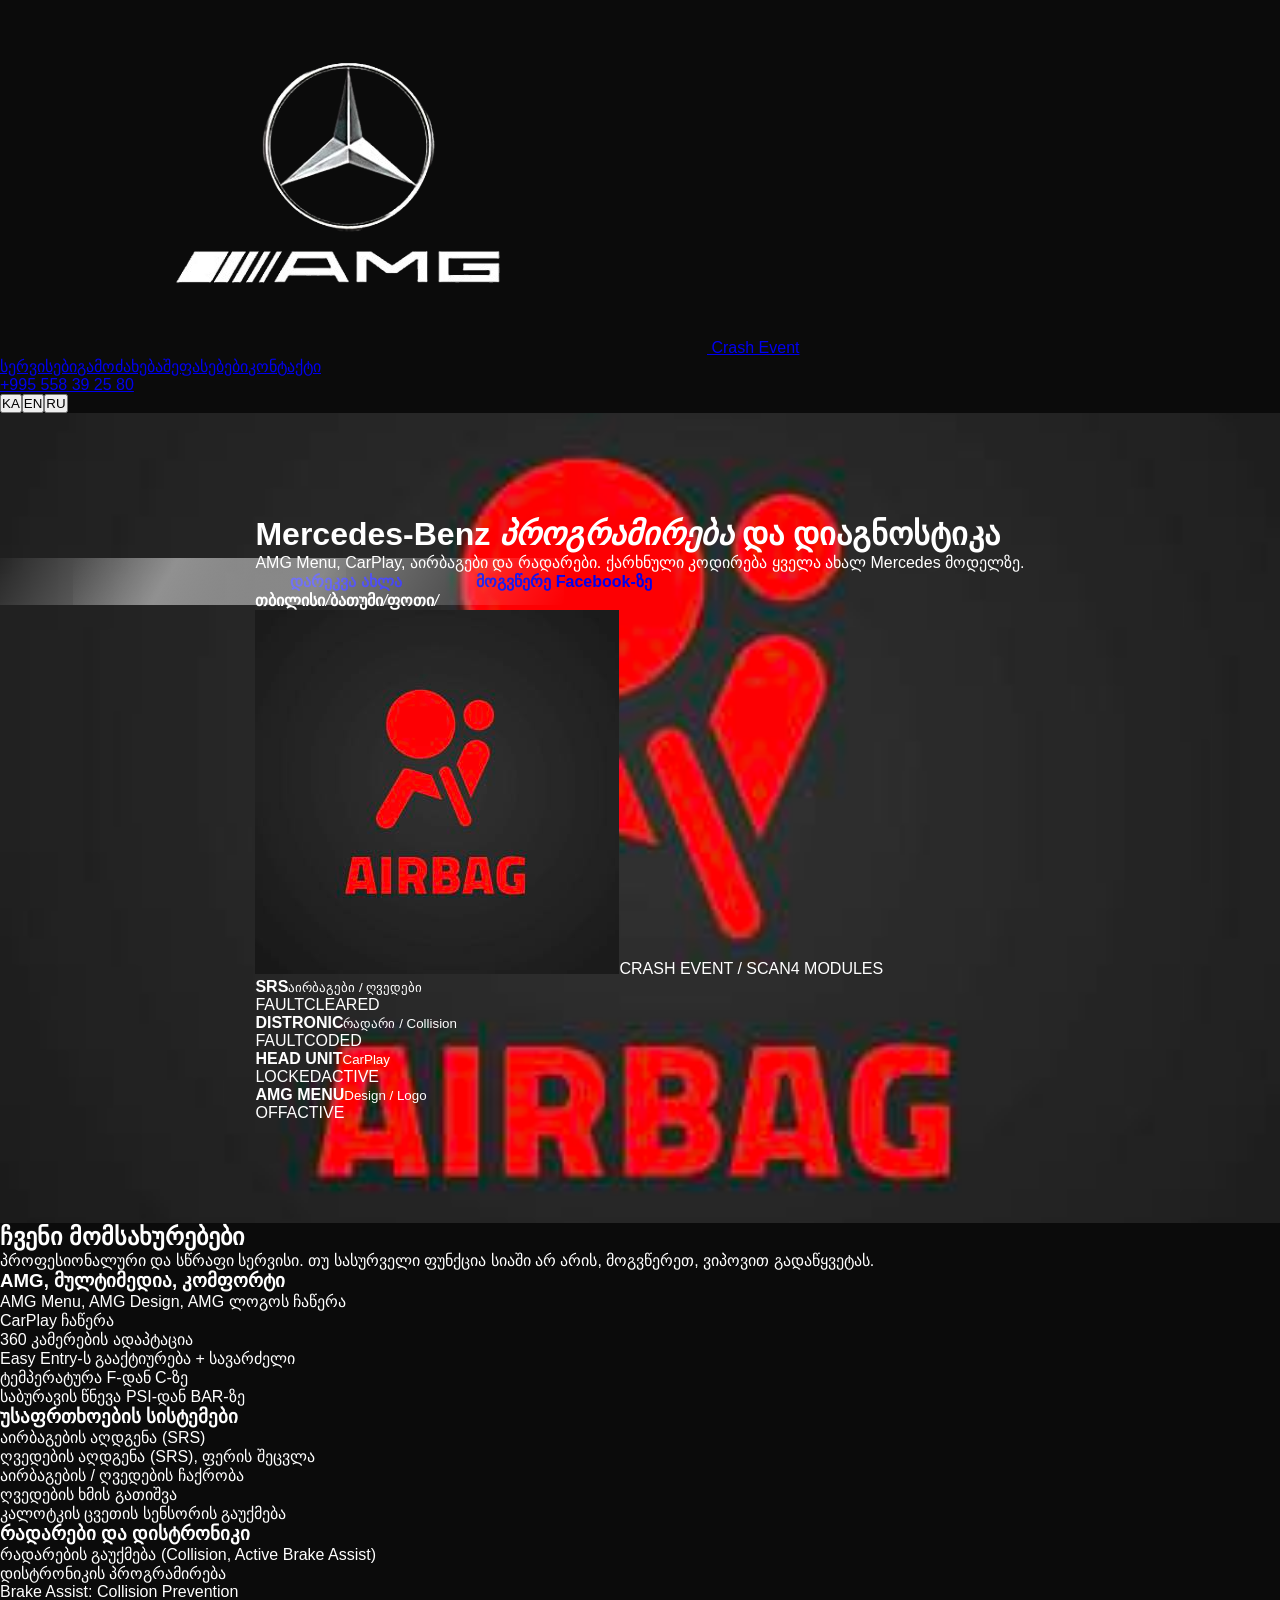
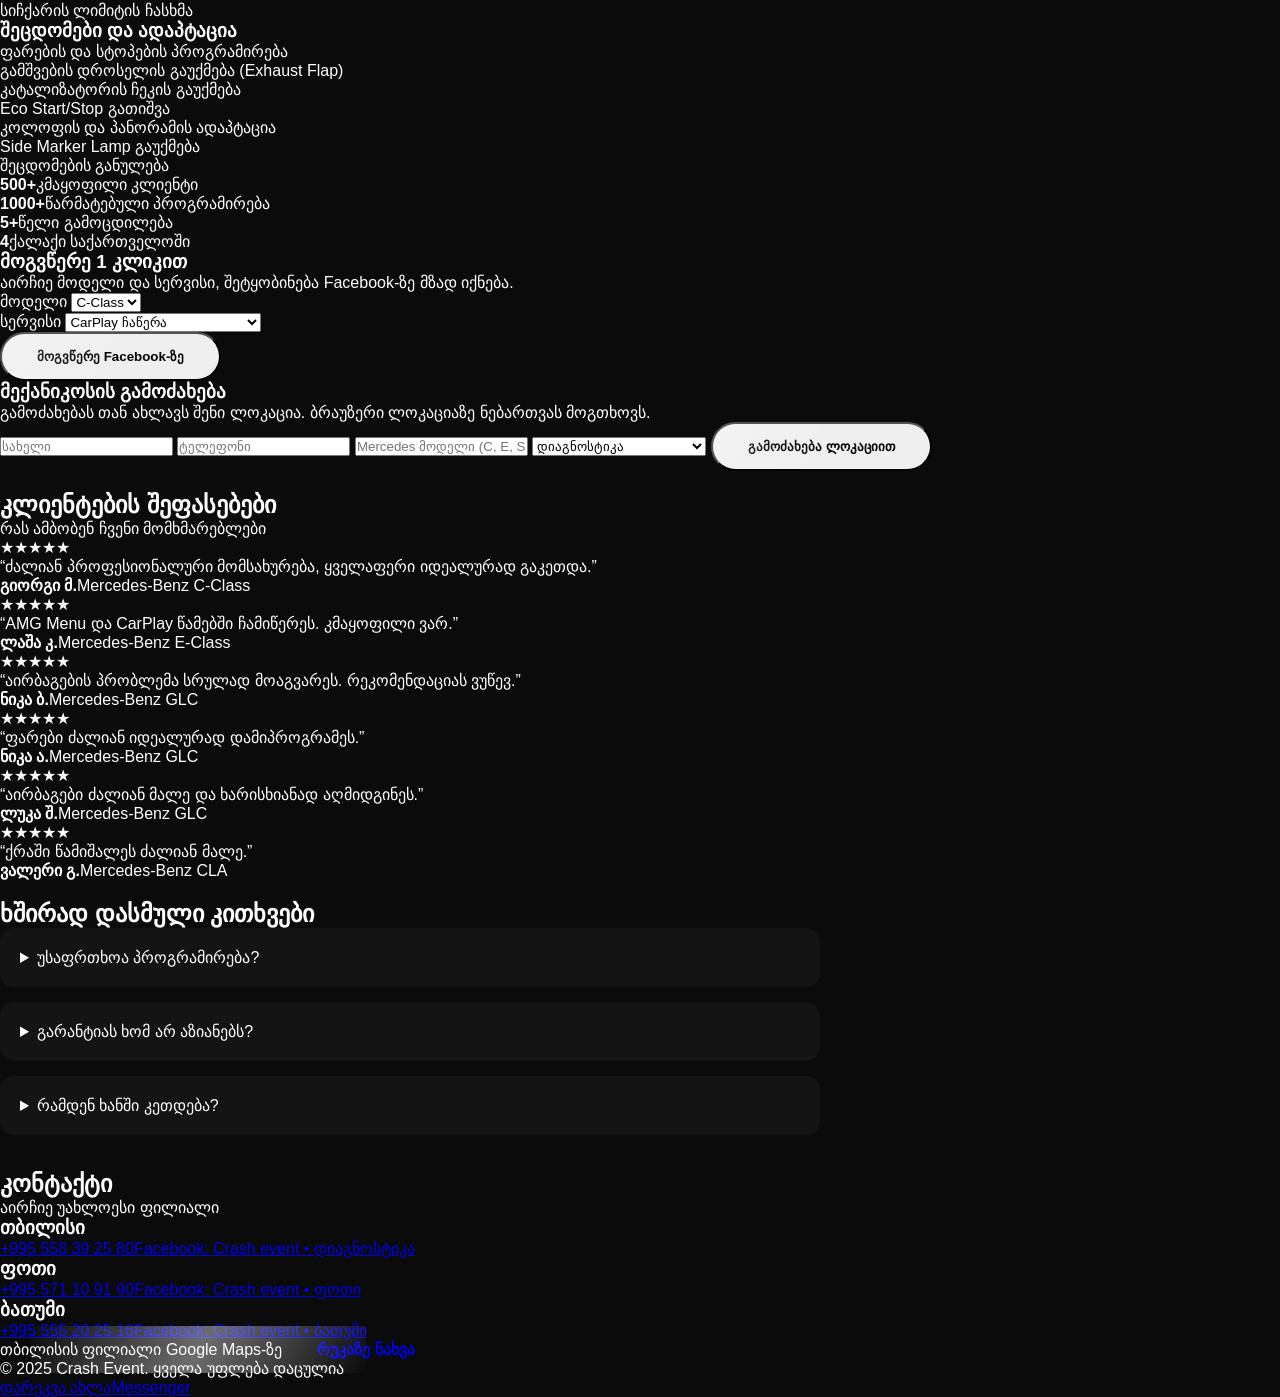
==== commit a0ed831f: "Fix typo in print statement" ====
--- a/index.html
+++ b/index.html
@@ -1,421 +1,131 @@
 <!DOCTYPE html>
 <html lang="ka">
 <head>
-  <head>
-  <meta charset="UTF-8">
-  <meta name="viewport" content="width=device-width, initial-scale=1.0">
-  <title>Crash Event</title>
-  <link rel="icon" href="556563075_1723414845189393_8436068140080508125_n.jpg" type="image/png">
-  <link rel="stylesheet" href="style.css">
-  <link href="https://fonts.googleapis.com/css2?family=Inter:wght@300;400;600;700&display=swap" rel="stylesheet">
-  <meta name="description" content="Crash Event • პროფესიონალური ავტომობილის დიაგნოსტიკა, AMG Menu, CarPlay, აირბაგების და რადარების პროგრამირება საქართველოში">
-  <meta name="keywords" content="Crash Event, დიაგნოსტიკა, AMG Menu, CarPlay, აირბაგები, რადარები, Mercedes პროგრამირება">
-  <meta name="author" content="Crash Event">
+<meta charset="UTF-8">
+<meta name="viewport" content="width=device-width, initial-scale=1">
+<title>Crash Event • Mercedes-Benz დიაგნოსტიკა და პროგრამირება</title>
+<meta name="description" content="Crash Event • პროფესიონალური Mercedes-Benz დიაგნოსტიკა, AMG Menu, CarPlay, აირბაგების და რადარების პროგრამირება საქართველოში">
+<link rel="icon" href="[data-uri]">
+<link rel="preconnect" href="https://fonts.googleapis.com">
+<link rel="preconnect" href="https://fonts.gstatic.com" crossorigin>
+<link href="https://fonts.googleapis.com/css2?family=JetBrains+Mono:wght@400;700&family=Noto+Sans+Georgian:wght@400;600;800&display=swap" rel="stylesheet">
+<link rel="stylesheet" href="style.css">
+ 
 </head>
+<body>
+<header><div class="wrap bar">
+  <a class="brand" href="#top"><img src="[data-uri]" alt="Mercedes-AMG"> Crash Event</a>
+  <nav><a href="#services" data-i18n="n_srv">სერვისები</a><a href="#book" data-i18n="n_book">გამოძახება</a><a href="#reviews" data-i18n="n_rev">შეფასებები</a><a href="#contact" data-i18n="n_con">კონტაქტი</a></nav>
+  <a class="tel" href="tel:+995558392580">+995 558 39 25 80</a>
+  <div class="lang" role="group" aria-label="Language"><button data-l="ka" class="on">KA</button><button data-l="en">EN</button><button data-l="ru">RU</button></div>
+</div></header>
 
-  <div id="preloader">
-    <div class="preloader_content">
-      <img src="image-removebg-preview.png" alt="Crash Event Logo">
-      <h2 class="shimmer">Crash Event</h2>
-      <span class="loading_text">Loading...</span>
+<main id="top">
+<div class="hero"><div class="wrap">
+  <div>
+    <h1><span data-i18n="h1a">Mercedes-Benz</span> <em data-i18n="h1b">პროგრამირება</em> <span data-i18n="h1c">და დიაგნოსტიკა</span></h1>
+    <p data-i18n="hp">AMG Menu, CarPlay, აირბაგები და რადარები. ქარხნული კოდირება ყველა ახალ Mercedes მოდელზე.</p>
+    <div class="cta">
+      <a class="btn p" href="tel:+995558392580" data-i18n="call">დარეკვა ახლა</a>
+      <a class="btn" href="#book" data-i18n="msg">მოგვწერე Facebook-ზე</a>
+    </div>
+    <div class="cities"><b>თბილისი</b><i>/</i><b>ბათუმი</b><i>/</i><b>ფოთი</b><i>/</i><b></b></div>
+  </div>
+  <div class="ecu" aria-hidden="true">
+    <div class="ecu-h"><img src="[data-uri]" alt=""><span>CRASH EVENT / SCAN</span><span>4 MODULES</span></div>
+    <div class="row"><div><b>SRS</b><small>აირბაგები / ღვედები</small></div><div class="st"><span class="bad">FAULT</span><span class="good">CLEARED</span></div></div>
+    <div class="row"><div><b>DISTRONIC</b><small>რადარი / Collision</small></div><div class="st"><span class="bad">FAULT</span><span class="good">CODED</span></div></div>
+    <div class="row"><div><b>HEAD UNIT</b><small>CarPlay</small></div><div class="st"><span class="bad">LOCKED</span><span class="good">ACTIVE</span></div></div>
+    <div class="row"><div><b>AMG MENU</b><small>Design / Logo</small></div><div class="st"><span class="bad">OFF</span><span class="good">ACTIVE</span></div></div>
+  </div>
+</div></div>
+
+<section id="services"><div class="wrap">
+  <h2 data-i18n="t_srv">ჩვენი მომსახურებები</h2>
+  <p class="sub" data-i18n="s_srv">პროფესიონალური და სწრაფი სერვისი. თუ სასურველი ფუნქცია სიაში არ არის, მოგვწერეთ, ვიპოვით გადაწყვეტას.</p>
+  <div class="ledger">
+    <div class="col"><h3>AMG, მულტიმედია, კომფორტი</h3><ul>
+      <li>AMG Menu, AMG Design, AMG ლოგოს ჩაწერა</li><li>CarPlay ჩაწერა</li><li>360 კამერების ადაპტაცია</li><li>Easy Entry-ს გააქტიურება + სავარძელი</li><li>ტემპერატურა F-დან C-ზე</li><li>საბურავის წნევა PSI-დან BAR-ზე</li></ul></div>
+    <div class="col"><h3>უსაფრთხოების სისტემები</h3><ul>
+      <li>აირბაგების აღდგენა (SRS)</li><li>ღვედების აღდგენა (SRS), ფერის შეცვლა</li><li>აირბაგების / ღვედების ჩაქრობა</li><li>ღვედების ხმის გათიშვა</li><li>კალოტკის ცვეთის სენსორის გაუქმება</li></ul></div>
+    <div class="col"><h3>რადარები და დისტრონიკი</h3><ul>
+      <li>რადარების გაუქმება (Collision, Active Brake Assist)</li><li>დისტრონიკის პროგრამირება</li><li>Brake Assist: Collision Prevention</li><li>სიჩქარის ლიმიტის ჩასხმა</li></ul></div>
+    <div class="col"><h3>შეცდომები და ადაპტაცია</h3><ul>
+      <li>ფარების და სტოპების პროგრამირება</li><li>გამშვების დროსელის გაუქმება (Exhaust Flap)</li><li>კატალიზატორის ჩეკის გაუქმება</li><li>Eco Start/Stop გათიშვა</li><li>კოლოფის და პანორამის ადაპტაცია</li><li>Side Marker Lamp გაუქმება</li><li>შეცდომების განულება</li></ul></div>
+  </div>
+</div></section>
+
+<div class="stats"><div class="wrap">
+  <div><b class="num" data-n="500">500+</b><span data-i18n="st1">კმაყოფილი კლიენტი</span></div>
+  <div><b class="num" data-n="1000">1000+</b><span data-i18n="st2">წარმატებული პროგრამირება</span></div>
+  <div><b class="num" data-n="5">5+</b><span data-i18n="st3">წელი გამოცდილება</span></div>
+  <div><b class="num" data-n="4">4</b><span data-i18n="st4">ქალაქი საქართველოში</span></div>
+</div></div>
+
+<section id="book"><div class="wrap two">
+  <div class="panel">
+    <h3 data-i18n="q_t">მოგვწერე 1 კლიკით</h3>
+    <p class="n" data-i18n="q_n">აირჩიე მოდელი და სერვისი, შეტყობინება Facebook-ზე მზად იქნება.</p>
+    <div class="form">
+      <div><label for="carModel" data-i18n="q_m">მოდელი</label>
+      <select id="carModel"><option>C-Class</option><option>E-Class</option><option>S-Class</option><option>GLC</option><option>GLE</option><option>CLA</option><option>სხვა</option></select></div>
+      <div><label for="serviceType" data-i18n="q_s">სერვისი</label>
+      <select id="serviceType"><option value="carplay">CarPlay ჩაწერა</option><option value="amg">AMG Menu</option><option value="airbag">აირბაგების აღდგენა</option><option value="radar">რადარების პროგრამირება</option><option value="diagnostic">დიაგნოსტიკა</option></select></div>
+      <button class="btn p" onclick="sendAutoMessage()" data-i18n="q_b">მოგვწერე Facebook-ზე</button>
     </div>
   </div>
-
-  <!-- ABOUT -->
-  <section class="about_section">
-
-    <div class="heading_container">
-    <h2 class="shimmer">Crash <span>Event</span></h2>
-      <p>საუკეთესო მომსახურება</p>
-    </div>
-
-    <div class="about_content">
-
-      <div class="about_img">
-        <img src="556563075_1723414845189393_8436068140080508125_n.jpg" alt="Car">
-      </div>
-
-      <div class="detail-box">
-        <h3>Crash Event • დიაგნოსტიკა</h3>
-        <p>
-          AMG Menu / CarPlay ჩაწერა, დისტრონიკის და რადარის გაუქმება,
-          აირბაგებისა და ღვედების აღდგენა, ფარების და რადარების პროგრამირება,
-          F → C ტემპერატურის შეცვლა, გამშვების დროსელების გაუქმება,
-          ბაკის ვენტილაცია, ლიმიტის ჩასხმა და სხვა მრავალი.
-        </p>
-
-        <a href="https://www.facebook.com/profile.php?id=100025626823315" target="_blank">
-          მეტის ნახვა
-        </a>
-      </div>
-
-    </div>
-  </section>
-  <section class="stats_section reveal">
-  <div class="stats_container">
-
-    <div class="stat_box">
-      <h2 class="stat_number" data-target="500">0</h2>
-      <p>კმაყოფილი კლიენტი</p>
-    </div>
-
-    <div class="stat_box">
-      <h2 class="stat_number" data-target="1000">0</h2>
-      <p>წარმატებული პროგრამირება</p>
-    </div>
-
-    <div class="stat_box">
-      <h2 class="stat_number" data-target="5">0</h2>
-      <p>წელი გამოცდილება</p>
-    </div>
-
-    <div class="stat_box">
-      <h2 class="stat_number" data-target="4">0</h2>
-      <p>ქალაქი საქართველოში</p>
-    </div>
-
-  </div>
-</section>
-
-<!-- SERVICES -->
-<section class="services_section">
-
-  <div class="heading_container">
-    <h2>ჩვენი <span>მომსახურებები</span></h2>
-    <p>პროფესიონალური და სწრაფი სერვისი</p>
-  </div>
-
-  <div class="services_content">
-
-    <div class="service_card">
-      <h3>დიაგნოსტიკა</h3>
-      <p>სრული კომპიუტერული დიაგნოსტიკა ყველა მოდელზე</p>
-    </div>
-
-    <div class="service_card">
-      <h3>AMG / CarPlay</h3>
-      <p>AMG Menu და CarPlay პროგრამირება</p>
-    </div>
-
-    <div class="service_card">
-      <h3>აირბაგები</h3>
-      <p>აირბაგებისა და ღვედების აღდგენა</p>
-    </div>
-
-    <div class="service_card">
-      <h3>რადარები</h3>
-      <p>რადარის და დისტრონიკის პროგრამირება</p>
-    </div>
-
-  </div>
-  <section class="auto_message_section">
-  <h2>💬 მოგვწერე 1 კლიკით</h2>
-
-  <div class="auto_form">
-    <select id="carModel">
-      <option value="C-Class">C-Class</option>
-      <option value="E-Class">E-Class</option>
-      <option value="S-Class">S-Class</option>
-      <option value="GLC">GLC</option>
-      <option value="GLE">GLE</option>
-      <option value="Other">სხვა</option>
-    </select>
-
-    <select id="serviceType">
-      <option value="CarPlay ჩაწერა">CarPlay ჩაწერა</option>
-      <option value="AMG Menu">AMG Menu</option>
-      <option value="აირბაგების აღდგენა">აირბაგების აღდგენა</option>
-      <option value="რადარების პროგრამირება">რადარების პროგრამირება</option>
-      <option value="დიაგნოსტიკა">დიაგნოსტიკა</option>
-    </select>
-
-    <button onclick="sendAutoMessage()">💬 მოგვწერე Facebook-ზე</button>
-  </div>
-</section>
-
-
-</section>
-<!-- REVIEWS -->
-<section class="reviews_section reveal">
-  <div class="heading_container">
-    <h2>კლიენტების <span>შეფასებები</span></h2>
-    <p>რას ამბობენ ჩვენი მომხმარებლები</p>
-  </div>
-
-  <div class="reviews_slider">
-    <div class="reviews_track">
-
-      <div class="review_card">
-  <div class="stars">
-    <span>★</span><span>★</span><span>★</span><span>★</span><span>★</span>
-  </div>
-
-  <p class="review_text">
-    „ძალიან პროფესიონალური მომსახურება, ყველაფერი იდეალურად გაკეთდა.“
-  </p>
-  <h4>გიორგი მ.</h4>
-  <span>Mercedes-Benz C-Class</span>
-</div>
-
-
-      <div class="review_card">
-         <div class="stars">
-    <span>★</span><span>★</span><span>★</span><span>★</span><span>★</span>
-  </div>
-        <p class="review_text">
-          „AMG Menu და CarPlay წამებში ჩამიწერეს. კმაყოფილი ვარ.“
-        </p>
-        <h4>ლაშა კ.</h4>
-        <span>Mercedes-Benz E-Class</span>
-      </div>
-
-      <div class="review_card">
-         <div class="stars">
-    <span>★</span><span>★</span><span>★</span><span>★</span><span>★</span>
-  </div>
-        <p class="review_text">
-          „აირბაგების პრობლემა სრულად მოაგვარეს. რეკომენდაციას ვუწევ.“
-        </p>
-        <h4>ნიკა ბ.</h4>
-        <span>Mercedes-Benz GLC</span>
-      </div>
-      <div class="review_card">
-         <div class="stars">
-    <span>★</span><span>★</span><span>★</span><span>★</span><span>★</span>
-  </div>
-        <p class="review_text">
-          „ფარები ძალიან იდიალურად დამიპროგრამეს.“
-        </p>
-        <h4>ნიკა ა.</h4>
-        <span>Mercedes-Benz GLC</span>
-      </div>
-      <div class="review_card">
-         <div class="stars">
-    <span>★</span><span>★</span><span>★</span><span>★</span><span>★</span>
-  </div>
-        <p class="review_text">
-          „აირბაგები ძალიან მალე და ხარისხიანად აღმიდგინეს“
-        </p>
-        <h4>ლუკა შ.</h4>
-        <span>Mercedes-Benz GLC</span>
-      </div>
-      <div class="review_card">
-         <div class="stars">
-    <span>★</span><span>★</span><span>★</span><span>★</span><span>★</span>
-  </div>
-        <p class="review_text">
-          „ქრაში წამიშალეს ძალიან მალე.“
-        </p>
-        <h4>ვალერი გ.</h4>
-        <span>Mercedes-Benz CLA</span>
-      </div>
-
+  <div class="panel">
+    <h3 data-i18n="d_t">მექანიკოსის გამოძახება</h3>
+    <p class="n" data-i18n="d_n">გამოძახებას თან ახლავს შენი ლოკაცია. ბრაუზერი ლოკაციაზე ნებართვას მოგთხოვს.</p>
+    <div class="form">
+      <input id="callName" autocomplete="name" placeholder="სახელი" data-ph="d_name">
+      <input id="callPhone" type="tel" autocomplete="tel" placeholder="ტელეფონი" data-ph="d_phone">
+      <input id="callCar" placeholder="Mercedes მოდელი (C, E, S, GLC...)" data-ph="d_car">
+      <select id="callProblem" aria-label="Problem"><option>დიაგნოსტიკა</option><option>აირბაგი / SRS შეცდომა</option><option>რადარი / დისტრონიკი</option><option>CarPlay / AMG Menu</option><option>სხვა პრობლემა</option></select>
+      <button class="btn p" onclick="sendCallService()" data-i18n="d_b">გამოძახება ლოკაციით</button>
     </div>
   </div>
-</section>
+</div></section>
 
+<section id="reviews" style="padding-top:20px"><div class="wrap">
+  <h2 data-i18n="t_rev">კლიენტების შეფასებები</h2>
+  <p class="sub" data-i18n="s_rev">რას ამბობენ ჩვენი მომხმარებლები</p>
+  <div class="rev" tabindex="0" aria-label="Reviews">
+    <article><div class="s">★★★★★</div><q>ძალიან პროფესიონალური მომსახურება, ყველაფერი იდეალურად გაკეთდა.</q><footer><b>გიორგი მ.</b>Mercedes-Benz C-Class</footer></article>
+    <article><div class="s">★★★★★</div><q>AMG Menu და CarPlay წამებში ჩამიწერეს. კმაყოფილი ვარ.</q><footer><b>ლაშა კ.</b>Mercedes-Benz E-Class</footer></article>
+    <article><div class="s">★★★★★</div><q>აირბაგების პრობლემა სრულად მოაგვარეს. რეკომენდაციას ვუწევ.</q><footer><b>ნიკა ბ.</b>Mercedes-Benz GLC</footer></article>
+    <article><div class="s">★★★★★</div><q>ფარები ძალიან იდეალურად დამიპროგრამეს.</q><footer><b>ნიკა ა.</b>Mercedes-Benz GLC</footer></article>
+    <article><div class="s">★★★★★</div><q>აირბაგები ძალიან მალე და ხარისხიანად აღმიდგინეს.</q><footer><b>ლუკა შ.</b>Mercedes-Benz GLC</footer></article>
+    <article><div class="s">★★★★★</div><q>ქრაში წამიშალეს ძალიან მალე.</q><footer><b>ვალერი გ.</b>Mercedes-Benz CLA</footer></article>
   </div>
-</section>
+</div></section>
 
-</section>
-<!-- CONTACT -->
-<div class="contact_container">
+<section style="padding-top:20px"><div class="wrap" style="max-width:820px">
+  <h2 data-i18n="t_faq">ხშირად დასმული კითხვები</h2>
+  <details><summary data-i18n="f1">უსაფრთხოა პროგრამირება?</summary><p data-i18n="f1a">კი, ვიყენებთ ქარხნულ და უსაფრთხო მეთოდებს.</p></details>
+  <details><summary data-i18n="f2">გარანტიას ხომ არ აზიანებს?</summary><p data-i18n="f2a">არა, ყველაფერი კეთდება მწარმოებლის სტანდარტებით.</p></details>
+  <details><summary data-i18n="f3">რამდენ ხანში კეთდება?</summary><p data-i18n="f3a">უმეტესობა სერვისისა სრულდება 10–40 წუთში, სერვისის მიხედვით.</p></details>
+</div></section>
 
-  <div class="contact_box">
-    <p>📍 თბილისი</p>
-    <p>📞 ტელ: +995 558 39 25 80</p>
-    <p>📘 Facebook: Crash event • დიაგნოსტიკა</p>
-    <a href="https://www.facebook.com/profile.php?id=100025626823315" target="_blank">
-      მოგვწერე Facebook-ზე
-    </a>
+<section id="contact" style="padding-top:20px"><div class="wrap">
+  <h2 data-i18n="t_con">კონტაქტი</h2>
+  <p class="sub" data-i18n="s_con">აირჩიე უახლოესი ფილიალი</p>
+  <div class="contacts">
+    <article><h3>თბილისი</h3><a class="t" href="tel:+995558392580">+995 558 39 25 80</a><a class="f" href="https://www.facebook.com/profile.php?id=100025626823315" target="_blank" rel="noopener">Facebook: Crash event • დიაგნოსტიკა</a></article>
+    <article><h3>ფოთი</h3><a class="t" href="tel:+995571109190">+995 571 10 91 90</a><a class="f" href="https://www.facebook.com/profile.php?id=61572771058388" target="_blank" rel="noopener">Facebook: Crash event • ფოთი</a></article>
+    <article><h3>ბათუმი</h3><a class="t" href="tel:+995555202516">+995 555 20 25 16</a><a class="f" href="https://www.facebook.com/profile.php?id=100082075061132" target="_blank" rel="noopener">Facebook: Crash event • ბათუმი</a></article>
   </div>
+  <div class="map"><span data-i18n="map">თბილისის ფილიალი Google Maps-ზე</span><a class="btn" href="https://www.google.com/maps/search/?api=1&query=Crash+event+%E1%83%93%E1%83%98%E1%83%90%E1%83%92%E1%83%9C%E1%83%9D%E1%83%A1%E1%83%A2%E1%83%98%E1%83%99%E1%83%90" target="_blank" rel="noopener" data-i18n="map_b">რუკაზე ნახვა</a></div>
+</div></section>
+</main>
 
-  <div class="contact_box">
-    <p>📍 გურჯაანი</p>
-    <p>📞 ტელ: +995 595 12 67 23</p>
-    <p>📘 Facebook: Crash event • დიაგნოსტიკა კახეთი</p>
-    <a href="https://www.facebook.com/profile.php?id=61573418123231" target="_blank">
-      მოგვწერე Facebook-ზე
-    </a>
-  </div>
+<footer class="foot"><div class="wrap">© 2025 Crash Event. <span data-i18n="rights">ყველა უფლება დაცულია</span></div></footer>
 
-  <div class="contact_box">
-    <p>📍 ფოთი</p>
-    <p>📞 ტელ: +995 571 10 91 90</p>
-    <p>📘 Facebook: Crash event • დიაგნოსტიკა ფოთი</p>
-    <a href="https://www.facebook.com/profile.php?id=61572771058388" target="_blank">
-      მოგვწერე Facebook-ზე
-    </a>
-  </div>
-
-  <div class="contact_box">
-    <p>📍 ბათუმი</p>
-    <p>📞 ტელ: +995 555 20 25 16</p>
-    <p>📘 Facebook: Crash event • Batumi / დიაგნოსტიკა ბათუმი</p>
-    <a href="https://www.facebook.com/profile.php?id=100082075061132" target="_blank">
-      მოგვწერე Facebook-ზე
-    </a>
-  </div>
-
-</div>
-
-
-</div>
-</head>
-<body>
-
-  <div id="fb-root"></div>
-<script async defer crossorigin="anonymous"
-  src="https://connect.facebook.net/ka_GE/sdk.js#xfbml=1&version=v19.0">
-</script>
-
-<section class="hero">
-  <div class="hero_overlay"></div>
-
-  <div class="hero_content">
-    <h1>
-      Mercedes-Benz <span>პროგრამირება</span> და დიაგნოსტიკა
-    </h1>
-    <p>
-      AMG Menu • CarPlay • აირბაგები • რადარები<br>
-      თბილისი | ბათუმი | ფოთი | გურჯაანი
-    </p>
-
-    <div class="hero_buttons">
-      <a href="tel:+995558392580" class="btn primary">📞 დარეკვა ახლა</a>
-      <a href="https://www.facebook.com/profile.php?id=100025626823315" target="_blank" class="btn secondary">
-        💬 მოგვწერე Facebook-ზე
-      </a>
-    </div>
-  </div>
-</section>
-
-<h1 style="text-align:center; margin-top:30px; color:#ff9900;">ჩვენი სერვისები</h1>
-
-<div class="services_container">
-  <div class="service_box">
-    <ul>
-      <li>Amg menu, Amg design, Amg logo ჩაწერა</li>
-      <li>Carplay ჩაწერა</li>
-      <li>რადარების გაუქმება (Collision, active brake assist)</li>
-      <li>აირბაგების აღდგენა (SRS)</li>
-      <li>ღვედების აღდგენა (SRS) ფერის შეცვლა</li>
-      <li>ფარების პროგრამირება და შეცდომების წაშლა</li>
-      <li>სტოპების პროგრამირება და შეცდომების წაშლა</li>
-    </ul>
-  </div>
-
-  <div class="service_box">
-    <ul>
-      <li>გამშვების დროსელის გაუქმება (Exhaust Flap)</li>
-      <li>კატალიზატორის ჩეკის გაუქმება</li>
-      <li>შეჯახების საწინააღმდეგო სენსორის პროგრამირება (დისტრონიკი)</li>
-      <li>სიჩქარის ლიმიტის ჩასხნა</li>
-      <li>Eco start/stop ჩქარობის მექანიკაზე გადაყვანა</li>
-      <li>აირბაგების / ღვედების ჩაქრობა</li>
-      <li>ტემპერატურა F დან C ცელსიუსზე</li>
-    </ul>
-  </div>
-
-  <div class="service_box">
-    <ul>
-      <li>საბურავის წნევა PSI დან BAR ზე</li>
-      <li>360 კამერების ადაპტაცია</li>
-      <li>Easy Entry-ს ჩართვა/გააქტიურება + სავარძელი</li>
-      <li>ღვედების ხმის გათიშვა</li>
-      <li>AMG ლოგო და AMG დიზაინის დაყენება</li>
-      <li>კალოტკის ცვეთის სენსორის გაუქმება</li>
-      <li>Side Marker Lamp გაუქმება</li>
-    </ul>
-  </div>
-
-  <div class="service_box">
-    <ul>
-      <li>კოლოფის ადაპტაცია</li>
-      <li>პანორამის ადაპტაცია</li>
-      <li>Brake assist - Collision prevention დაპროგრამება (შეჯახების სენსორი)</li>
-      <li>ადაპტაცია - შეცდომების განულება</li>
-    </ul>
-  </div>
-</div>
-
-<section class="why_us reveal">
-  <h2>რატომ <span>Crash Event</span>?</h2>
-
-  <div class="why_grid">
-    <div>✅ 5+ წელი გამოცდილება</div>
-    <div>✅ ქარხნული და უსაფრთხო კოდირება</div>
-    <div>✅ გარანტია სერვისზე</div>
-    <div>✅ მუშაობა ყველა Mercedes მოდელზე</div>
-  </div>
-</section>
-<section class="faq_section reveal">
-  <h2>ხშირად დასმული კითხვები</h2>
-
-  <details>
-    <summary>უსაფრთხოა პროგრამირება?</summary>
-    <p>კი, ვიყენებთ ქარხნულ და უსაფრთხო მეთოდებს.</p>
-  </details>
-
-  <details>
-    <summary>გარანტიას ხომ არ აზიანებს?</summary>
-    <p>არა, ყველაფერი კეთდება მწარმოებლის სტანდარტებით.</p>
-  </details>
-
-  <details>
-    <summary>რამდენ ხანში კეთდება?</summary>
-    <p>უმეტესობა სერვისების სრულდება 10–40 წუთში (სერვისის მიხედვით).</p>
-  </details>
-</section>
-
-<div class="floating_buttons">
-  <a href="tel:+995558392580" class="float call">📞</a>
-  <a href="https://www.facebook.com/profile.php?id=100025626823315" target="_blank" class="float fb">💬</a>
-</div>
-<section class="call_service_section reveal">
-  <h2>🚗 მექანიკოსის გამოძახება</h2>
-
-  <div class="call_form">
-    <input id="callName" placeholder="სახელი">
-    <input id="callPhone" placeholder="ტელეფონი">
-    <input id="callCar" placeholder="Mercedes მოდელი (C,E,S,GLC...)">
-
-    <select id="callProblem">
-      <option>დიაგნოსტიკა</option>
-      <option>აირბაგი / SRS შეცდომა</option>
-      <option>რადარი / დისტრონიკი</option>
-      <option>CarPlay / AMG Menu</option>
-      <option>სხვა პრობლემა</option>
-    </select>
-    
-    <button onclick="sendCallService()">📍 გამოძახება ლოკაციით</button>
-  </div>
-</section>
-  </div>
-</section>
-</body>
-</html>
-<!-- MAP -->
-<section class="map_section reveal">
-<iframe
-  width="600"
-  height="450"
-  style="border:0;"
-  loading="lazy"
-  allowfullscreen
-  referrerpolicy="no-referrer-when-downgrade"
-  src="https://www.google.com/maps/embed?pb=!1m18!1m12!1m3!1d3178.233034307714!2d44.81402700000000!3d41.79560210000000!2m3!1f0!2f0!3f0!3m2!1i1024!2i768!4f13.1!3m3!1m2!1s0x40446d003327674d%3A0xb145f2f76f9bd8a2!2sCrash%20event%20%E2%80%A2%20%E1%83%93%E1%83%98%E1%83%90%E1%83%92%E1%83%9C%E1%83%9D%E1%83%A1%E1%83%A2%E1%83%98%E1%83%99%E1%83%90!5e0!3m2!1sen!2sge!4v1700000000000"
-></iframe>
-</section>
-
-<footer class="footer">
-  <p>©2025 Crash Event ყველა უფლება დაცულია</p>
-</footer>
+<div class="dock"><a href="tel:+995558392580" data-i18n="call">დარეკვა ახლა</a><a href="https://m.me/100025626823315" target="_blank" rel="noopener">Messenger</a></div>
 
 <script src="script.js"></script>
 <script async defer crossorigin="anonymous"
   src="https://www.facebook.com/photo?fbid=1782988929231984&set=pcb.1782991129231764">
 </script>
-
 </body>
 </html>
--- a/style.css
+++ b/style.css
@@ -1128,3 +1128,45 @@
   }
 }
 
+.call_service_section {
+  padding: 70px 20px;
+  text-align: center;
+}
+
+.call_service_section h2 {
+  color: #f5c16c;
+  margin-bottom: 25px;
+}
+
+.call_form {
+  display: flex;
+  flex-wrap: wrap;
+  gap: 12px;
+  justify-content: center;
+}
+
+.call_form input,
+.call_form select {
+  padding: 12px 18px;
+  border-radius: 30px;
+  border: none;
+  outline: none;
+  font-size: 15px;
+}
+
+.call_form button {
+  padding: 12px 30px;
+  border-radius: 30px;
+  border: none;
+  background: red;
+  color: white;
+  font-weight: bold;
+  cursor: pointer;
+  transition: 0.3s;
+}
+
+.call_form button:hover {
+  background: #ff9900;
+  transform: scale(1.05);
+}
+
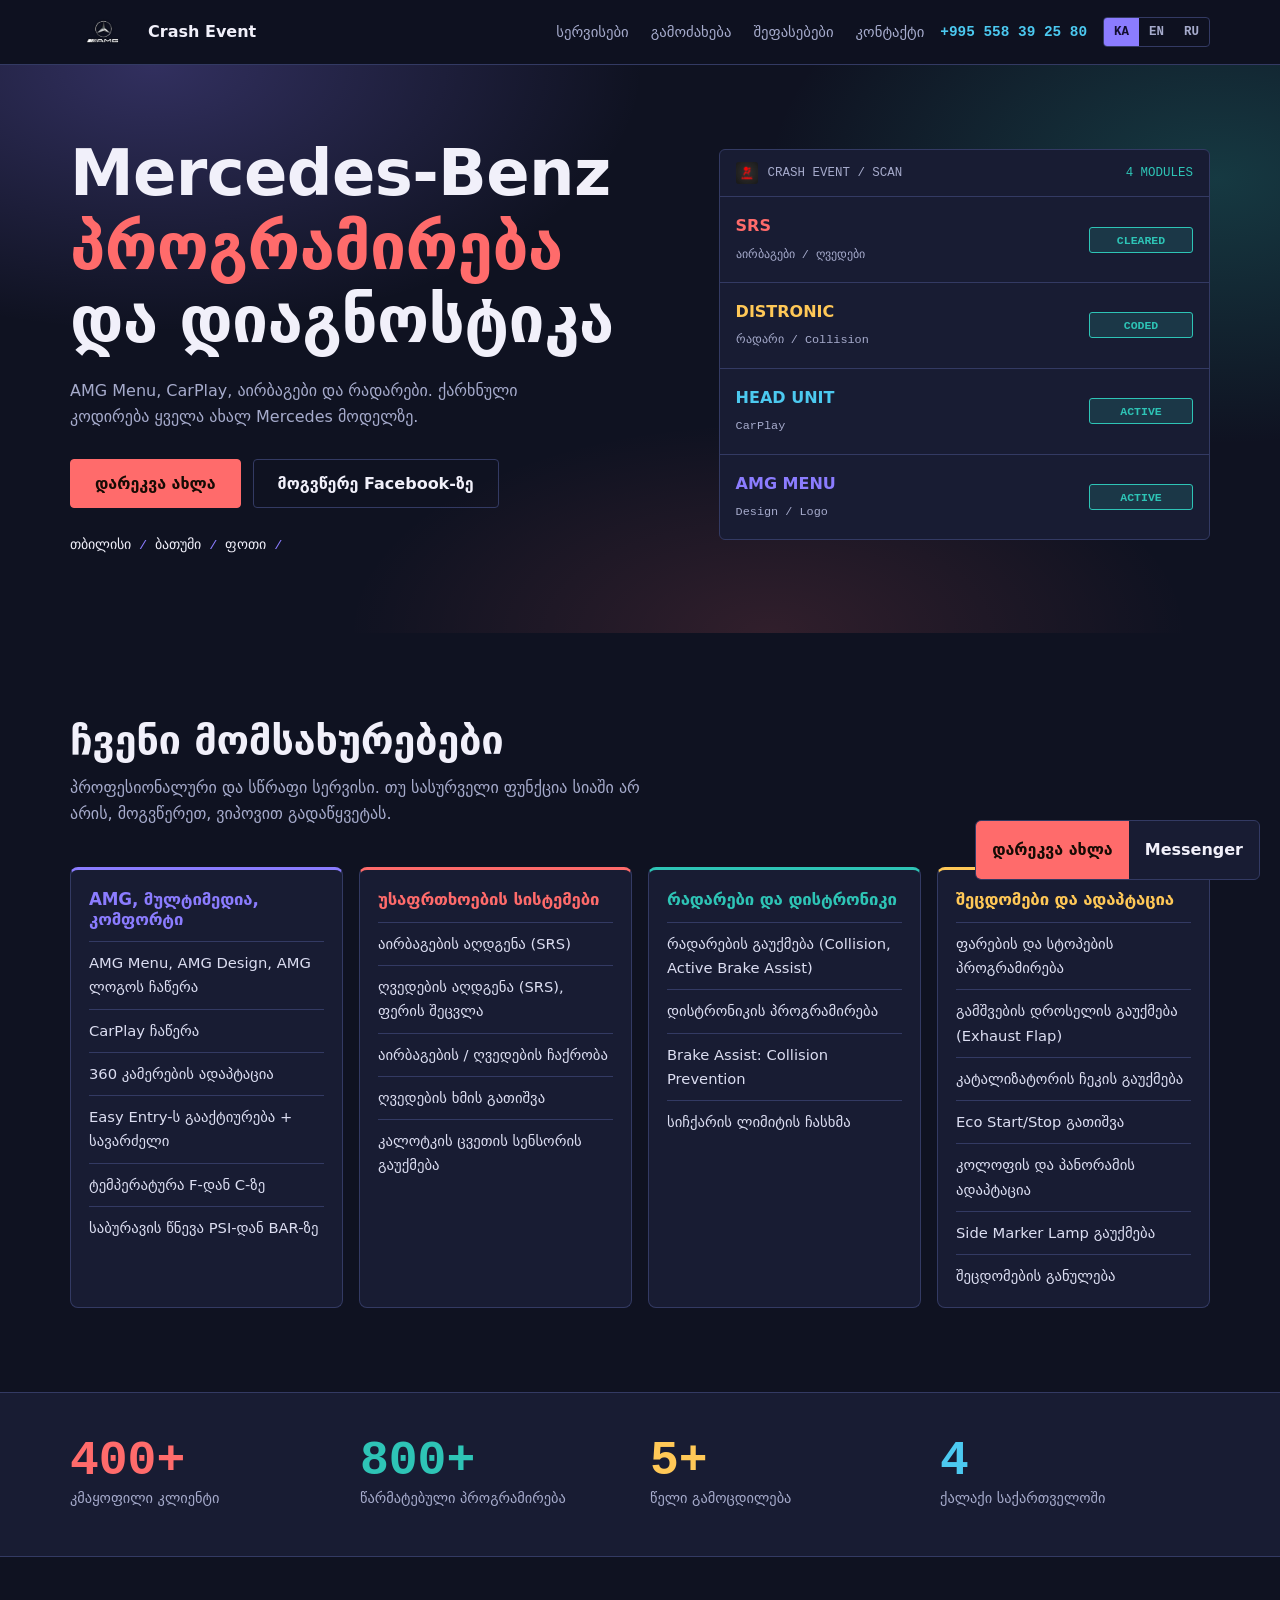
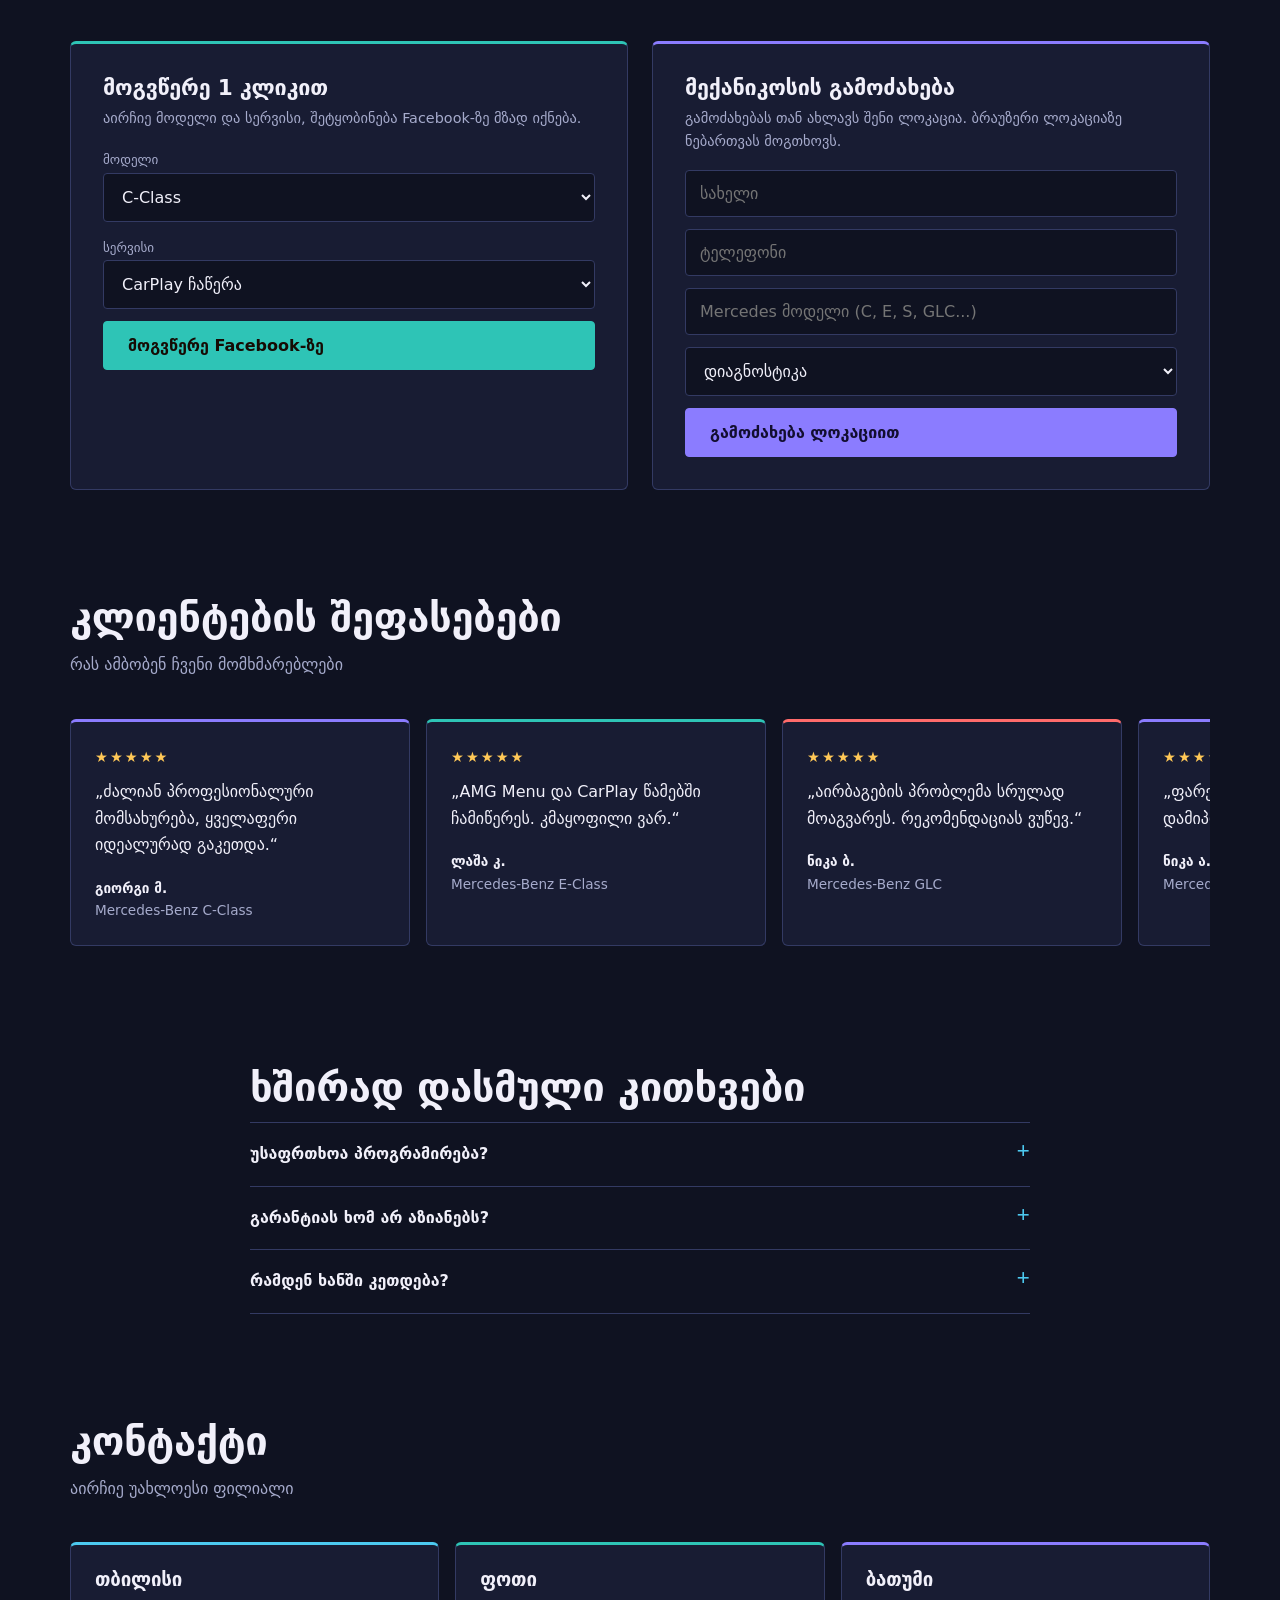
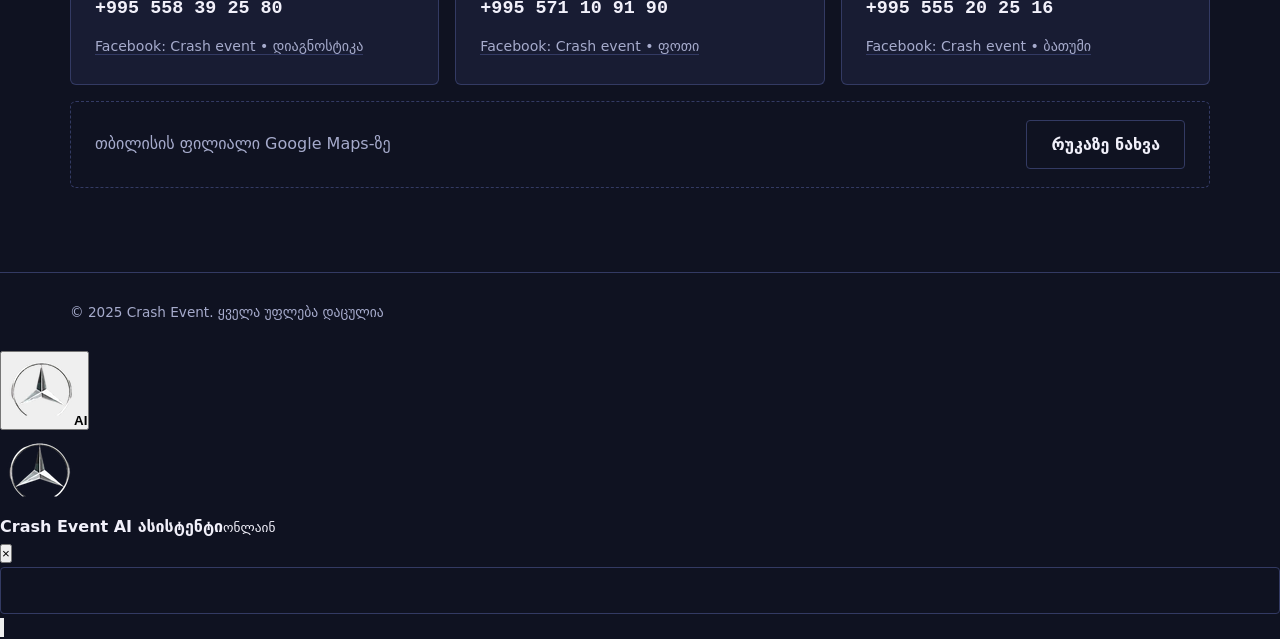
==== commit 5c9a5994: "Update index.html" ====
--- a/index.html
+++ b/index.html
@@ -123,6 +123,15 @@
 
 <div class="dock"><a href="tel:+995558392580" data-i18n="call">დარეკვა ახლა</a><a href="https://m.me/100025626823315" target="_blank" rel="noopener">Messenger</a></div>
 
+<button class="bot-fab" id="botFab" type="button" aria-expanded="false" aria-controls="botPanel"><img src="[data-uri]" alt=""><b>AI</b></button>
+<div class="bot" id="botPanel" role="dialog">
+  <div class="bot-h"><img class="bot-av" src="[data-uri]" alt=""><div><b id="botTitle">Crash Event AI ასისტენტი</b><small><i></i><span id="botStatus">ონლაინ</span></small></div><button id="botX" type="button">&times;</button></div>
+  <div class="bot-log" id="botLog" aria-live="polite"></div>
+  <div class="bot-chips" id="botChips"></div>
+  <form class="bot-f" id="botForm" autocomplete="off"><input id="botInput" type="text" maxlength="300" enterkeyhint="send"><button id="botSend" type="submit"><svg viewBox="0 0 24 24" fill="none" stroke="currentColor" stroke-width="2.2" stroke-linecap="round" stroke-linejoin="round"><path d="M22 2 11 13"/><path d="M22 2 15 22l-4-9-9-4 20-7z"/></svg></button></form>
+  <div class="bot-note" id="botNote"></div>
+</div>
+
 <script src="script.js"></script>
 <script async defer crossorigin="anonymous"
   src="https://www.facebook.com/photo?fbid=1782988929231984&set=pcb.1782991129231764">
--- a/style.css
+++ b/style.css
@@ -1,1172 +1,127 @@
-* {
-  margin: 0;
-  padding: 0;
-  box-sizing: border-box;
-}
+:root{--asphalt:#0f1221;--graphite:#181c33;--steel:#232848;--line:#333a63;--text:#f1f0fa;--mute:#a6abcc;--orange:#ff6b6b;--amber:#ffc857;--red:#ff6b6b;--ok:#2ec4b6;--teal:#2ec4b6;--violet:#8b7cff;--sky:#4cc9f0;
+--sans:'Noto Sans Georgian',system-ui,sans-serif;--mono:'JetBrains Mono',ui-monospace,monospace}
+*{box-sizing:border-box;margin:0;padding:0}
+html{scroll-behavior:smooth;scroll-padding-top:72px}
+body{background:var(--asphalt);color:var(--text);font:400 1rem/1.65 var(--sans);-webkit-font-smoothing:antialiased;padding-bottom:64px}
+a{color:inherit;text-decoration:none}
+:focus-visible{outline:2px solid var(--amber);outline-offset:3px}
+.wrap{max-width:1180px;margin:0 auto;padding:0 20px}
+section{padding:84px 0}
+h1,h2,h3{line-height:1.15;letter-spacing:-.01em}
+h2{font-size:clamp(1.7rem,4vw,2.5rem);font-weight:800;margin-bottom:12px}
+.sub{color:var(--mute);max-width:56ch;margin-bottom:40px}
+.mono{font-family:var(--mono)}
+.btn{display:inline-flex;align-items:center;gap:8px;padding:14px 24px;border-radius:4px;font-weight:600;border:1px solid var(--line);background:none;color:var(--text);cursor:pointer;font:600 1rem var(--sans);transition:background .2s,border-color .2s}
+.btn.p{background:var(--orange);border-color:var(--orange);color:#160b04}
+.btn.p:hover{background:var(--amber);border-color:var(--amber)}
+.btn:not(.p):hover{border-color:var(--amber)}
 
-/* BODY */
-body {
-  background-color: #0b0b0b;
-  font-family: 'Segoe UI', Tahoma, sans-serif;
-  color: #fff;
-}
+/* header */
+header{position:sticky;top:0;z-index:20;background:rgba(15,18,33,.92);backdrop-filter:blur(8px);border-bottom:1px solid var(--line)}
+.bar{display:flex;align-items:center;gap:16px;height:64px}
+.brand{display:flex;align-items:center;gap:10px;font-weight:800;margin-right:auto}
+.brand img{height:34px;width:auto;filter:drop-shadow(0 0 1px #000)}
+nav{display:flex;gap:22px;font-size:.92rem;color:var(--mute)}
+nav a:hover{color:var(--sky)}
+.lang{display:flex;border:1px solid var(--line);border-radius:4px;overflow:hidden}
+.lang button{background:none;border:0;color:var(--mute);font:700 .78rem var(--mono);padding:7px 10px;cursor:pointer}
+.lang button.on{background:var(--violet);color:#120e30}
+.tel{font:700 .9rem var(--mono);color:var(--sky)}
+@media(max-width:860px){nav,.tel{display:none}}
 
-/* HERO */
-.hero_area {
-  height: 70vh;
-  background: linear-gradient(rgba(0,0,0,0.7), rgba(0,0,0,0.7)),
-    url("images/car-bg.jpg") center/cover no-repeat;
+/* hero */
+.hero{padding:72px 0 80px;background:radial-gradient(700px 380px at 12% 0%,rgba(139,124,255,.28),transparent 70%),radial-gradient(640px 380px at 95% 20%,rgba(46,196,182,.22),transparent 70%),radial-gradient(600px 300px at 60% 100%,rgba(255,107,107,.14),transparent 70%),var(--asphalt)}
+.hero .wrap{display:grid;grid-template-columns:1.1fr .9fr;gap:48px;align-items:center}
+.hero h1{font-size:clamp(2.1rem,5.6vw,4rem);font-weight:800;margin-bottom:20px}
+.hero h1 em{font-style:normal;color:var(--orange)}
+.hero p{color:var(--mute);max-width:46ch;margin-bottom:28px}
+.cta{display:flex;flex-wrap:wrap;gap:12px;margin-bottom:28px}
+.cities{font:400 .85rem var(--mono);color:var(--mute)}
+.cities b{color:var(--text);font-weight:400}
+.cities i{font-style:normal;color:var(--violet);margin:0 8px}
+.ecu{background:var(--graphite);border:1px solid var(--line);border-radius:6px;overflow:hidden}
+.ecu-h{display:flex;align-items:center;gap:10px;padding:12px 16px;border-bottom:1px solid var(--line);font:400 .78rem var(--mono);color:var(--mute)}
+.ecu-h img{height:22px;border-radius:3px}
+.ecu-h span:last-child{margin-left:auto;color:var(--teal)}
+.row{display:grid;grid-template-columns:1fr auto;gap:12px;align-items:center;padding:16px;border-bottom:1px solid var(--line)}
+.row:last-child{border:0}
+.row b{display:block;font-size:1rem}
+.row:nth-child(2) b{color:var(--orange)}.row:nth-child(3) b{color:var(--amber)}.row:nth-child(4) b{color:var(--sky)}.row:nth-child(5) b{color:var(--violet)}
+.row small{color:var(--mute);font:400 .74rem var(--mono)}
+.st{position:relative;width:104px;height:26px;font:700 .72rem/26px var(--mono);text-align:center}
+.st span{position:absolute;inset:0;border-radius:3px}
+.st .bad{background:rgba(255,107,107,.16);color:var(--red);border:1px solid var(--red);animation:out .3s forwards}
+.st .good{background:rgba(46,196,182,.16);color:var(--ok);border:1px solid var(--ok);opacity:0;animation:in .3s forwards}
+.row:nth-child(2) :is(.bad,.good){animation-delay:1.6s}
+.row:nth-child(3) :is(.bad,.good){animation-delay:2.4s}
+.row:nth-child(4) :is(.bad,.good){animation-delay:3.2s}
+.row:nth-child(5) :is(.bad,.good){animation-delay:4s}
+@keyframes out{to{opacity:0}}
+@keyframes in{to{opacity:1}}
+@media(max-width:860px){.hero .wrap{grid-template-columns:1fr}}
 
-  display: flex;
-  flex-direction: column;
-  align-items: center;
-  justify-content: center;
-}
+/* services ledger */
+.ledger{display:grid;grid-template-columns:repeat(4,1fr);gap:16px}
+.col{--c:var(--orange);padding:20px 18px 10px;background:var(--graphite);border:1px solid var(--line);border-top:3px solid var(--c);border-radius:8px}
+.col:nth-child(1){--c:var(--violet)}.col:nth-child(2){--c:var(--orange)}.col:nth-child(3){--c:var(--teal)}.col:nth-child(4){--c:var(--amber)}
+.col h3{font-size:1.05rem;color:var(--c);margin-bottom:12px}
+.col li{list-style:none;padding:9px 0;border-top:1px solid var(--line);font-size:.92rem;color:#dcdef2}
+@media(max-width:980px){.ledger{grid-template-columns:1fr 1fr}}
+@media(max-width:560px){.ledger{grid-template-columns:1fr}}
 
-/* NAV */
-.navbar {
-  position: absolute;
-  top: 0;
-  width: 100%;
-  padding: 25px 0;
-  display: flex;
-  justify-content: center;
-}
+/* quick message + dispatch */
+.panel{background:var(--graphite);border:1px solid var(--line);border-radius:6px;padding:32px}
+.two{display:grid;grid-template-columns:1fr 1fr;gap:24px}
+.form{display:grid;gap:12px}
+.form label{font-size:.82rem;color:var(--mute)}
+input,select{width:100%;background:var(--asphalt);border:1px solid var(--line);color:var(--text);border-radius:4px;padding:13px 14px;font:400 1rem var(--sans)}
+input:focus,select:focus{border-color:var(--amber);outline:0}
+.two .panel:nth-child(1){border-top:3px solid var(--teal)}.two .panel:nth-child(2){border-top:3px solid var(--violet)}
+.two .panel:nth-child(1) .btn.p{background:var(--teal);border-color:var(--teal)}.two .panel:nth-child(2) .btn.p{background:var(--violet);border-color:var(--violet);color:#120e30}
+.panel h3{font-size:1.35rem;margin-bottom:6px}
+.panel p.n{color:var(--mute);font-size:.9rem;margin-bottom:16px}
+@media(max-width:860px){.two{grid-template-columns:1fr}.panel{padding:24px 18px}}
 
-.logo {
-  font-size: 28px;
-  font-weight: bold;
-  color: #f5c16c;
-}
+/* stats */
+.stats{background:var(--graphite);border-block:1px solid var(--line);padding:44px 0}
+.stats .wrap{display:grid;grid-template-columns:repeat(4,1fr);gap:20px}
+.stats b{display:block;font:700 clamp(2rem,5vw,3rem)/1 var(--mono);color:var(--orange)}
+.stats .wrap>div:nth-child(2) b{color:var(--teal)}.stats .wrap>div:nth-child(3) b{color:var(--amber)}.stats .wrap>div:nth-child(4) b{color:var(--sky)}
+.stats span{color:var(--mute);font-size:.9rem}
+@media(max-width:700px){.stats .wrap{grid-template-columns:1fr 1fr}}
 
-/* HERO TEXT */
-.hero_text {
-  text-align: center;
-}
+/* reviews */
+.rev{display:flex;gap:16px;overflow-x:auto;scroll-snap-type:x mandatory;padding-bottom:14px}
+.rev article:nth-child(3n+1){border-top:3px solid var(--violet)}.rev article:nth-child(3n+2){border-top:3px solid var(--teal)}.rev article:nth-child(3n){border-top:3px solid var(--orange)}
+.rev article{flex:0 0 min(340px,82%);scroll-snap-align:start;background:var(--graphite);border:1px solid var(--line);border-radius:6px;padding:24px}
+.rev q{display:block;quotes:"„" "“";margin-bottom:18px}
+.rev footer{font-size:.85rem;color:var(--mute)}
+.rev footer b{color:var(--text);display:block}
+.rev .s{color:var(--amber);letter-spacing:2px;margin-bottom:10px;font-size:.9rem}
 
-.hero_text h1 {
-  font-size: 48px;
-  margin-bottom: 10px;
-}
+/* faq */
+details{border-top:1px solid var(--line);padding:18px 0}
+details:last-of-type{border-bottom:1px solid var(--line)}
+summary{cursor:pointer;font-weight:600;list-style:none;display:flex;justify-content:space-between;gap:16px}
+summary::after{content:"+";font:400 1.4rem/1 var(--mono);color:var(--sky);transition:transform .2s}
+details[open] summary::after{transform:rotate(45deg)}
+details p{color:var(--mute);margin-top:10px;max-width:62ch}
 
-.hero_text p {
-  font-size: 20px;
-  color: #ccc;
-}
+/* contacts */
+.contacts{display:grid;grid-template-columns:repeat(3,1fr);gap:16px}
+.contacts article:nth-child(1){border-top:3px solid var(--sky)}.contacts article:nth-child(2){border-top:3px solid var(--teal)}.contacts article:nth-child(3){border-top:3px solid var(--violet)}
+.contacts article{border:1px solid var(--line);border-radius:6px;padding:24px;background:var(--graphite)}
+.contacts h3{margin-bottom:8px}
+.contacts a.t{display:block;font:700 1.15rem var(--mono);color:var(--text);margin-bottom:14px}
+.contacts a.f{color:var(--mute);font-size:.88rem;border-bottom:1px solid var(--line)}
+.contacts a.f:hover{color:var(--text)}
+@media(max-width:860px){.contacts{grid-template-columns:1fr}}
+.map{margin-top:16px;display:flex;justify-content:space-between;gap:12px;flex-wrap:wrap;align-items:center;padding:18px 24px;border:1px dashed var(--line);border-radius:6px;color:var(--mute)}
+footer.foot{border-top:1px solid var(--line);padding:28px 0;color:var(--mute);font-size:.85rem}
 
-/* ABOUT */
-.about_section {
-  padding: 80px 0;
-  display: flex;
-  flex-direction: column;
-  align-items: center;
-}
-
-.heading_container {
-  text-align: center;
-  margin-bottom: 60px;
-}
-
-.heading_container h2 {
-  font-size: 40px;
-}
-
-.heading_container span {
-  color: #f5c16c;
-}
-
-.heading_container p {
-  margin-top: 10px;
-  color: #aaa;
-}
-
-/* CONTENT */
-.about_content {
-  display: flex;
-  gap: 40px;
-  align-items: center;
-  justify-content: center;
-  flex-wrap: wrap;
-}
-
-/* IMAGE */
-.about_img img {
-  width: 100%;
-  max-width: 500px;
-  border-radius: 20px;
-  box-shadow: 0 20px 40px rgba(0,0,0,0.7);
-}
-
-/* BOX */
-.detail-box {
-  background: #141414;
-  padding: 35px;
-  border-radius: 20px;
-  max-width: 500px;
-  box-shadow: 0 20px 40px rgba(0,0,0,0.7);
-  transition: transform 0.3s;
-  text-align: center;
-}
-
-.detail-box:hover {
-  transform: translateY(-10px);
-}
-
-.detail-box h3 {
-  color: #f5c16c;
-  margin-bottom: 20px;
-}
-
-.detail-box p {
-  line-height: 1.7;
-  color: #ddd;
-}
-
-/* BUTTON */
-.detail-box a {
-  display: inline-block;
-  margin-top: 25px;
-  padding: 12px 35px;
-  background: #f5c16c;
-  color: #000;
-  text-decoration: none;
-  border-radius: 30px;
-  font-weight: bold;
-  transition: 0.3s;
-}
-
-.detail-box a:hover {
-  background: #fff;
-}
-
-/* RESPONSIVE */
-@media (max-width: 768px) {
-  .hero_text h1 {
-    font-size: 32px;
-  }
-
-  .about_content {
-    flex-direction: column;
-  }
-}
-
-/* SERVICES */
-.services_section {
-  padding: 80px 0;
-  display: flex;
-  flex-direction: column;
-  align-items: center;
-}
-
-.services_content {
-  display: grid;
-  grid-template-columns: repeat(auto-fit, minmax(220px, 1fr));
-  gap: 30px;
-  width: 80%;
-  max-width: 1000px;
-}
-
-.service_card {
-  background: #141414;
-  padding: 30px;
-  border-radius: 20px;
-  text-align: center;
-  box-shadow: 0 15px 30px rgba(0,0,0,0.6);
-  transition: transform 0.3s, box-shadow 0.3s;
-}
-
-.service_card:hover {
-  transform: translateY(-10px);
-  box-shadow: 0 25px 50px rgba(0,0,0,0.8);
-}
-
-.service_card h3 {
-  color: #f5c16c;
-  margin-bottom: 15px;
-}
-
-.service_card p {
-  color: #ccc;
-  line-height: 1.6;
-}
-
-/* CONTACT */
-.contact_section {
-  padding: 80px 0;
-  display: flex;
-  flex-direction: column;
-  align-items: center;
-}
-
-.contact_box {
-  background: #141414;
-  padding: 40px;
-  border-radius: 20px;
-  text-align: center;
-  max-width: 400px;
-  width: 90%;
-  box-shadow: 0 20px 40px rgba(0,0,0,0.7);
-}
-
-.contact_box p {
-  margin-bottom: 15px;
-  color: #ddd;
-  font-size: 18px;
-}
-
-.contact_box a {
-  display: inline-block;
-  margin-top: 20px;
-  padding: 12px 30px;
-  background: #f5c16c;
-  color: #000;
-  border-radius: 30px;
-  text-decoration: none;
-  font-weight: bold;
-  transition: 0.3s;
-}
-
-.contact_box a:hover {
-  background: #fff;
-}
-/* SCROLL ANIMATION */
-.reveal {
-  opacity: 0;
-  transform: translateY(60px);
-  transition: all 0.8s ease;
-}
-
-.reveal.active {
-  opacity: 1;
-  transform: translateY(0);
-}
-/* MAP */
-.map_section {
-  width: 100%;
-  padding: 80px 0;
-  display: flex;
-  justify-content: center;
-}
-
-.map_section iframe {
-  width: 80%;
-  max-width: 1000px;
-  height: 400px;
-  border-radius: 20px;
-  border: none;
-  box-shadow: 0 20px 40px rgba(0,0,0,0.7);
-}
-
-.socials a {
-  margin: 0 10px;
-  color: #f5c16c;
-  text-decoration: none;
-  font-weight: bold;
-  transition: 0.3s;
-}
-
-.socials a:hover {
-  color: #fff;
-}
-/* FORM */
-.contact_form {
-  margin-top: 30px;
-  display: flex;
-  flex-direction: column;
-  gap: 15px;
-}
-
-.contact_form input {
-  padding: 14px;
-  border-radius: 30px;
-  border: none;
-  outline: none;
-  font-size: 16px;
-}
-
-.contact_form button {
-  padding: 14px;
-  border-radius: 30px;
-  border: none;
-  background: #f5c16c;
-  font-weight: bold;
-  cursor: pointer;
-  transition: 0.3s;
-}
-
-.contact_form button:hover {
-  background: #fff;
-}
-
-.reveal {
-  opacity: 0;
-  transform: translateY(80px);
-  transition: opacity 1s ease, transform 1s ease;
-}
-.service_card:hover,
-.detail-box:hover {
-  transform: translateY(-12px) scale(1.02);
-}
-.contact_container {
-  display: flex;
-  gap: 20px; /* სივრცე ბლოკებს შორის */
-  justify-content: center; /* ცენტრირება ჰორიზონტალურად */
-  flex-wrap: wrap; /* მცირე ეკრანზე გადატანა მეორე ხაზზე */
-  margin-top: 50px;
-}
-
-.contact_box {
-  background-color: #1a1a1a;
-  padding: 20px;
-  border-radius: 10px;
-  text-align: center;
-  width: 250px;
-  box-shadow: 0 4px 10px rgba(0,0,0,0.3);
-}
-
- body {
-    font-family: 'Segoe UI', Tahoma, sans-serif;
-    background-color: #0b0b0b;
-    color: #fff;
-    margin: 0;
-    padding: 0;
-  }
-
-  .services_container {
-    display: flex;
-    flex-wrap: wrap;
-    gap: 20px;
-    justify-content: center;
-    padding: 40px 20px;
-  }
-
-  .service_box {
-    background-color: #1a1a1a;
-    border-radius: 10px;
-    padding: 20px;
-    width: 300px;
-    box-shadow: 0 4px 15px rgba(0,0,0,0.4);
-  }
-
-  .service_box h2 {
-    text-align: center;
-    color: #ff9900;
-    margin-bottom: 15px;
-  }
-
-  .service_box ul {
-    list-style: none;
-    padding: 0;
-  }
-
-  .service_box ul li {
-    margin-bottom: 10px;
-    line-height: 1.5;
-    position: relative;
-    padding-left: 25px;
-  }
-
-  .service_box ul li::before {
-    content: "•";
-    position: absolute;
-    left: 0;
-    color: #00acee;
-  }
-
-.reveal {
-  opacity: 0;
-  transform: translateY(80px);
-  transition: opacity 1s ease, transform 1s ease;
-}
-
-.reveal.active {
-  opacity: 1;
-  transform: translateY(0);
-}
-
-.gallery_section {
-  padding: 40px 20px;
-  background: #0b0b0b;
-}
-
-.gallery_title {
-  text-align: center;
-  color: #ff9900;
-  margin-bottom: 20px;
-}
-
-.gallery_controls {
-  text-align: center;
-  margin-bottom: 20px;
-}
-
-.gallery_controls input,
-.gallery_controls button {
-  margin: 5px;
-  padding: 10px 15px;
-  border-radius: 8px;
-  border: none;
-  cursor: pointer;
-}
-
-.gallery_controls button {
-  background: #ff9900;
-  color: #000;
-  font-weight: bold;
-}
-
-.gallery_container {
-  display: grid;
-  grid-template-columns: repeat(auto-fill, minmax(220px, 1fr));
-  gap: 15px;
-}
-
-.gallery_container img {
-  width: 100%;
-  height: 200px;
-  object-fit: cover;
-  border-radius: 12px;
-  box-shadow: 0 0 10px rgba(0,0,0,0.6);
-}
-
-.hero {
-  position: relative;
-  height: 90vh;
-  background: url("556563075_1723414845189393_8436068140080508125_n.jpg")
-    center/cover no-repeat;
-  display: flex;
-  align-items: center;
-  justify-content: center;
-}
-
-.hero_overlay {
-  position: absolute;
-  inset: 0;
-  background: rgba(0,0,0,0.75);
-}
-
-.hero_content {
-  position: relative;
-  text-align: center;
-  max-width: 900px;
-  padding: 20px;
-}
-
-.hero_content h1 {
-  font-size: 48px;
-  margin-bottom: 20px;
-}
-
-.hero_content h1 span {
-  color: #f5c16c;
-}
-
-.hero_content p {
-  font-size: 20px;
-  color: #ddd;
-  line-height: 1.6;
-}
-
-.hero_buttons {
-  margin-top: 35px;
-  display: flex;
-  gap: 20px;
-  justify-content: center;
-  flex-wrap: wrap;
-}
-
-.btn {
-  padding: 15px 35px;
-  border-radius: 40px;
-  text-decoration: none;
-  font-weight: bold;
-  transition: 0.3s;
-}
-
-.btn.primary {
-  background: #f5c16c;
-  color: #000;
-}
-
-.btn.primary:hover {
-  background: #fff;
-}
-
-.btn.secondary {
-  background: transparent;
-  border: 2px solid #f5c16c;
-  color: #f5c16c;
-}
-
-.btn.secondary:hover {
-  background: #f5c16c;
-  color: #000;
-}
-
-@media (max-width: 768px) {
-  .hero_content h1 {
-    font-size: 32px;
-  }
-}
-
-.floating_buttons {
-  position: fixed;
-  right: 20px;
-  bottom: 20px;
-  display: flex;
-  flex-direction: column;
-  gap: 15px;
-  z-index: 999;
-}
-
-.float {
-  width: 60px;
-  height: 60px;
-  border-radius: 50%;
-  font-size: 26px;
-  display: flex;
-  align-items: center;
-  justify-content: center;
-  text-decoration: none;
-  box-shadow: 0 8px 20px rgba(0,0,0,0.6);
-  transition: 0.3s;
-}
-
-.float.call {
-  background: #28a745;
-  color: #fff;
-}
-
-.float.fb {
-  background: #1877f2;
-  color: #fff;
-}
-
-.float:hover {
-  transform: scale(1.1);
-}
-
-/* REVIEWS SLIDER */
-.reviews_slider {
-  overflow: hidden;
-  max-width: 1000px;
-  margin: 0 auto;
-}
-
-.reviews_track {
-  display: flex;
-  gap: 30px;
-  transition: transform 0.8s ease;
-}
-
-.review_card {
-  min-width: 300px;
-  background: #141414;
-  padding: 30px;
-  border-radius: 20px;
-  box-shadow: 0 15px 35px rgba(0,0,0,0.6);
-}
-
-@media (max-width: 768px) {
-  .review_card {
-    min-width: 260px;
-  }
-}
-
-/* LUXURY SHIMMER STARS */
-.stars {
-  display: inline-flex;
-  gap: 4px;
-  margin-bottom: 15px;
-}
-
-.stars span {
-  font-size: 22px;
-  font-weight: bold;
-  background: linear-gradient(
-    120deg,
-    #3a3a3a 0%,
-    #f5c16c 40%,
-    #fff3c4 50%,
-    #f5c16c 60%,
-    #3a3a3a 100%
-  );
-  background-size: 200% auto;
-  background-position: 0% center;
-  -webkit-background-clip: text;
-  -webkit-text-fill-color: transparent;
-  animation: shimmer 2.5s infinite linear;
-}
-
-/* მცირე დაყოვნება თითოეულ ვარსკვლავზე */
-.stars span:nth-child(1) { animation-delay: 0s; }
-.stars span:nth-child(2) { animation-delay: 0.15s; }
-.stars span:nth-child(3) { animation-delay: 0.3s; }
-.stars span:nth-child(4) { animation-delay: 0.45s; }
-.stars span:nth-child(5) { animation-delay: 0.6s; }
-
-@keyframes shimmer {
-  0%   { background-position: 0% center; }
-  100% { background-position: 200% center; }
-}
-
-.lang_switcher {
-  position: fixed;
-  top: 20px;
-  right: 20px;
-  display: flex;
-  gap: 8px;
-  z-index: 1000;
-}
-
-.lang_switcher button {
-  padding: 8px 14px;
-  border-radius: 20px;
-  border: 1px solid #f5c16c;
-  background: transparent;
-  color: #f5c16c;
-  font-weight: bold;
-  cursor: pointer;
-  transition: 0.3s;
-}
-
-.lang_switcher button:hover {
-  background: #f5c16c;
-  color: #000;
-}
-
-/* GOLD SHIMMER */
-.shimmer {
-  position: relative;
-  color: #d4af37;
-  background: linear-gradient(
-    120deg,
-    #b8962e 0%,
-    #fff2b2 50%,
-    #b8962e 100%
-  );
-  background-size: 200% auto;
-  -webkit-background-clip: text;
-  -webkit-text-fill-color: transparent;
-  animation: shimmer 3s linear infinite;
-}
-
-@keyframes shimmer {
-  0% { background-position: 0% center; }
-  100% { background-position: 200% center; }
-}
-
-.stars span {
-  color: #d4af37;
-  font-size: 18px;
-  margin-right: 2px;
-  animation: starPulse 1.8s infinite alternate;
-}
-
-.stars span:nth-child(2) { animation-delay: .2s; }
-.stars span:nth-child(3) { animation-delay: .4s; }
-.stars span:nth-child(4) { animation-delay: .6s; }
-.stars span:nth-child(5) { animation-delay: .8s; }
-
-@keyframes starPulse {
-  from { transform: scale(1); opacity: .7; }
-  to { transform: scale(1.25); opacity: 1; }
-}
-
-.review_card,
-.service_card {
-  background: rgba(255,255,255,0.08);
-  backdrop-filter: blur(14px);
-  border-radius: 18px;
-  border: 1px solid rgba(255,255,255,0.15);
-  box-shadow: 0 20px 40px rgba(0,0,0,0.35);
-  transition: transform .4s ease, box-shadow .4s ease;
-}
-
-.review_card:hover,
-.service_card:hover {
-  transform: translateY(-8px) scale(1.03);
-  box-shadow: 0 30px 60px rgba(212,175,55,.35);
-}
-
-.btn {
-  position: relative;
-  overflow: hidden;
-}
-
-.btn::after {
-  content: "";
-  position: absolute;
-  top: 0;
-  left: -150%;
-  width: 200%;
-  height: 100%;
-  background: linear-gradient(
-    120deg,
-    transparent,
-    rgba(255,255,255,0.4),
-    transparent
-  );
-  transition: .6s;
-}
-
-.btn:hover::after {
-  left: 150%;
-}
-
-.reveal {
-  opacity: 0;
-  transform: translateY(60px);
-  transition: 1s cubic-bezier(.19,1,.22,1);
-}
-
-.reveal.active {
-  opacity: 1;
-  transform: translateY(0);
-}
-
-/* PRELOADER */
-#preloader {
-  position: fixed;
-  inset: 0;
-  background: radial-gradient(circle at top, #1a1a1a, #000);
-  display: flex;
-  align-items: center;
-  justify-content: center;
-  z-index: 9999;
-}
-
-.preloader_content {
-  text-align: center;
-  animation: fadeIn 1.2s ease;
-}
-
-.preloader_content img {
-  width: 400px;
-  max-width: 80vw;
-  margin-bottom: 10px;
-  filter: drop-shadow(0 0 45px rgba(212,175,55,.55));
-}
-
-.preloader_content h2 {
-  font-size: 32px;
-  margin-bottom: 10px;
-}
-
-.loading_text {
-  font-size: 14px;
-  letter-spacing: 4px;
-  color: #aaa;
-  animation: pulse 3.5s infinite;
-}
-
-/* Animations */
-@keyframes pulse {
-  0% { opacity: .3; }
-  50% { opacity: 1; }
-  100% { opacity: .3; }
-}
-
-@keyframes fadeIn {
-  from { opacity: 0; transform: scale(.9); }
-  to { opacity: 1; transform: scale(1); }
-}
-
-#preloader.hide {
-  opacity: 0;
-  transform: scale(1.08);
-  filter: blur(6px);
-  pointer-events: none;
-  transition: 
-    opacity 2.8s cubic-bezier(.19,1,.22,1),
-    transform 2.8s cubic-bezier(.19,1,.22,1),
-    filter 2.8s cubic-bezier(.19,1,.22,1);
-}
-
-.stats_section {
-  padding: 80px 20px;
-  display: flex;
-  justify-content: center;
-}
-
-.stats_container {
-  display: grid;
-  grid-template-columns: repeat(auto-fit, minmax(200px, 1fr));
-  gap: 30px;
-  max-width: 1000px;
-  width: 100%;
-}
-
-.stat_box {
-  background: rgba(255,255,255,0.08);
-  backdrop-filter: blur(14px);
-  border-radius: 20px;
-  padding: 40px 20px;
-  text-align: center;
-  border: 1px solid rgba(255,255,255,0.15);
-  box-shadow: 0 20px 40px rgba(0,0,0,0.35);
-}
-
-.stat_number {
-  font-size: 48px;
-  font-weight: bold;
-  color: #f5c16c;
-  margin-bottom: 10px;
-}
-
-.stat_box p {
-  color: #ccc;
-  font-size: 16px;
-}
-
-.auto_message_section {
-  padding: 60px 20px;
-  text-align: center;
-}
-
-.auto_message_section h2 {
-  color: #f5c16c;
-  margin-bottom: 25px;
-}
-
-.auto_form {
-  display: flex;
-  gap: 15px;
-  justify-content: center;
-  flex-wrap: wrap;
-}
-
-.auto_form select {
-  padding: 12px 18px;
-  border-radius: 30px;
-  border: none;
-  outline: none;
-  font-size: 15px;
-}
-
-.auto_form button {
-  padding: 12px 30px;
-  border-radius: 30px;
-  border: none;
-  background: #1877f2;
-  color: #fff;
-  font-weight: bold;
-  cursor: pointer;
-  transition: 0.3s;
-}
-
-.auto_form button:hover {
-  transform: scale(1.05);
-}
-
-body {
-  font-family: 'Inter', 'Segoe UI', sans-serif;
-}
-
-.hero_content h1 {
-  animation: slideUp 1.2s ease forwards;
-}
-
-.hero_content p {
-  animation: fadeIn 1.8s ease forwards;
-  opacity: 0;
-}
-
-@keyframes slideUp {
-  from { opacity: 0; transform: translateY(40px); }
-  to { opacity: 1; transform: translateY(0); }
-}
-
-@keyframes fadeIn {
-  to { opacity: 1; }
-}
-
-.service_card,
-.review_card {
-  background: linear-gradient(
-    180deg,
-    rgba(255,255,255,0.10),
-    rgba(255,255,255,0.03)
-  );
-  border: 1px solid rgba(255,255,255,0.18);
-}
-
-.service_card:hover {
-  border-color: rgba(207,174,112,0.6);
-}
-
-a, button {
-  transition: all .35s cubic-bezier(.19,1,.22,1);
-}
-
-html {
-  scroll-behavior: smooth;
-}
-
-.lang_switcher button {
-  backdrop-filter: blur(10px);
-  background: rgba(255,255,255,0.06);
-  border: 1px solid rgba(255,255,255,0.2);
-}
-
-.preloader_content img {
-  animation: pulseGlow 3s infinite ease-in-out;
-}
-
-@keyframes pulseGlow {
-  0% { filter: drop-shadow(0 0 15px rgba(207,174,112,.4)); }
-  50% { filter: drop-shadow(0 0 45px rgba(207,174,112,.9)); }
-  100% { filter: drop-shadow(0 0 15px rgba(207,174,112,.4)); }
-}
-
-.call_btn {
-  background: #f5c16c;
-  color: #000 !important;
-  padding: 8px 18px;
-  border-radius: 20px;
-}
-
-.why_us {
-  text-align: center;
-  padding: 80px 20px;
-}
-
-.why_us h2 span {
-  color: #f5c16c;
-}
-
-.why_grid {
-  margin-top: 40px;
-  display: grid;
-  grid-template-columns: repeat(auto-fit, minmax(220px,1fr));
-  gap: 20px;
-  max-width: 900px;
-  margin-inline: auto;
-}
-
-.why_grid div {
-  background: rgba(255,255,255,0.08);
-  padding: 25px;
-  border-radius: 16px;
-}
-
-.faq_section {
-  max-width: 800px;
-  margin: auto;
-  padding: 80px 20px;
-}
-
-details {
-  background: #141414;
-  padding: 20px;
-  border-radius: 14px;
-  margin-bottom: 15px;
-  cursor: pointer;
-}
-
-/* PREMIUM PRICE DESIGN */
-
-.premium_price {
-  padding: 90px 20px;
-  text-align: center;
-  background: radial-gradient(circle at top, #141414, #000);
-}
-
-.price_title {
-  font-size: 42px;
-  margin-bottom: 10px;
-}
-
-.price_sub {
-  color: #aaa;
-  margin-bottom: 50px;
-  letter-spacing: 3px;
-  text-transform: uppercase;
-  font-size: 13px;
-}
-
-.premium_grid {
-  display: grid;
-  grid-template-columns: repeat(auto-fit,minmax(240px,1fr));
-  gap: 35px;
-  max-width: 1100px;
-  margin: auto;
-}
-
-.premium_card {
-  position: relative;
-  background: linear-gradient(
-    180deg,
-    rgba(255,255,255,0.08),
-    rgba(255,255,255,0.02)
-  );
-  border-radius: 22px;
-  padding: 40px 25px;
-  border: 1px solid rgba(255,255,255,0.15);
-  backdrop-filter: blur(15px);
-  box-shadow: 0 20px 50px rgba(0,0,0,0.7);
-  transition: .4s;
-}
-
-.premium_card:hover {
-  transform: translateY(-12px) scale(1.04);
-  box-shadow: 0 35px 80px rgba(212,175,55,.45);
-}
-
-.premium_card h3 {
-  color: #f5c16c;
-  margin-bottom: 15px;
-  font-size: 22px;
-}
-
-.premium_price_tag {
-  font-size: 38px;
-  font-weight: bold;
-  margin: 20px 0;
-}
-
-.premium_card ul {
-  list-style: none;
-  padding: 0;
-  margin: 25px 0;
-}
-
-.premium_card li {
-  margin-bottom: 10px;
-  color: #ddd;
-}
-
-.premium_card a {
-  display: inline-block;
-  padding: 12px 35px;
-  border-radius: 30px;
-  background: #f5c16c;
-  color: #000;
-  text-decoration: none;
-  font-weight: bold;
-  transition: .3s;
-}
-
-.premium_card a:hover {
-  background: #fff;
-}
-
-/* BADGES */
-
-.badge {
-  position: absolute;
-  top: 18px;
-  right: 18px;
-  background: #444;
-  color: #fff;
-  font-size: 11px;
-  padding: 5px 12px;
-  border-radius: 20px;
-  text-transform: uppercase;
-}
-
-.badge.gold {
-  background: linear-gradient(120deg,#d4af37,#fff3c4,#d4af37);
-  color: #000;
-}
-
-.highlight {
-  border: 1px solid rgba(212,175,55,.6);
-  transform: scale(1.05);
-}
-
-/* FACEBOOK SECTION */
-.fb-section {
-  padding: 80px 20px;
-  background: radial-gradient(circle at top, #151515, #0b0b0b);
-  display: flex;
-  justify-content: center;
-}
-
-.fb-wrapper {
-  max-width: 420px;
-  width: 100%;
-  text-align: center;
-}
-
-.fb-wrapper h2 {
-  color: #f5c16c;
-  margin-bottom: 30px;
-  font-size: 22px;
-  letter-spacing: 1px;
-}
-
-/* FACEBOOK BOX */
-.fb-box {
-  background: rgba(255, 255, 255, 0.05);
-  backdrop-filter: blur(16px);
-  border-radius: 26px;
-  padding: 14px;
-  box-shadow:
-    0 30px 60px rgba(0,0,0,0.8),
-    inset 0 0 0 1px rgba(255,255,255,0.08);
-  transition: transform 0.4s ease;
-}
-
-.fb-box:hover {
-  transform: translateY(-6px);
-}
-
-/* FACEBOOK IFRAME FIX */
-.fb-box iframe {
-  border-radius: 20px !important;
-}
-
-/* MOBILE */
-@media (max-width: 480px) {
-  .fb-wrapper {
-    max-width: 100%;
-  }
-
-  .fb-wrapper h2 {
-    font-size: 20px;
-  }
-}
-
-.call_service_section {
-  padding: 70px 20px;
-  text-align: center;
-}
-
-.call_service_section h2 {
-  color: #f5c16c;
-  margin-bottom: 25px;
-}
-
-.call_form {
-  display: flex;
-  flex-wrap: wrap;
-  gap: 12px;
-  justify-content: center;
-}
-
-.call_form input,
-.call_form select {
-  padding: 12px 18px;
-  border-radius: 30px;
-  border: none;
-  outline: none;
-  font-size: 15px;
-}
-
-.call_form button {
-  padding: 12px 30px;
-  border-radius: 30px;
-  border: none;
-  background: red;
-  color: white;
-  font-weight: bold;
-  cursor: pointer;
-  transition: 0.3s;
-}
-
-.call_form button:hover {
-  background: #ff9900;
-  transform: scale(1.05);
-}
-
+/* sticky action bar */
+.dock{position:fixed;inset:auto 0 0 0;z-index:30;display:grid;grid-template-columns:1fr 1fr;background:var(--graphite);border-top:1px solid var(--line)}
+.dock a{padding:16px;text-align:center;font-weight:600}
+.dock a:first-child{background:var(--orange);color:#160b04}
+@media(min-width:861px){.dock{inset:auto 20px 20px auto;grid-template-columns:auto auto;border:1px solid var(--line);border-radius:6px;overflow:hidden}body{padding-bottom:0}}
+@media(prefers-reduced-motion:reduce){html{scroll-behavior:auto}.st .bad{animation:none;opacity:0}.st .good{animation:none;opacity:1}}
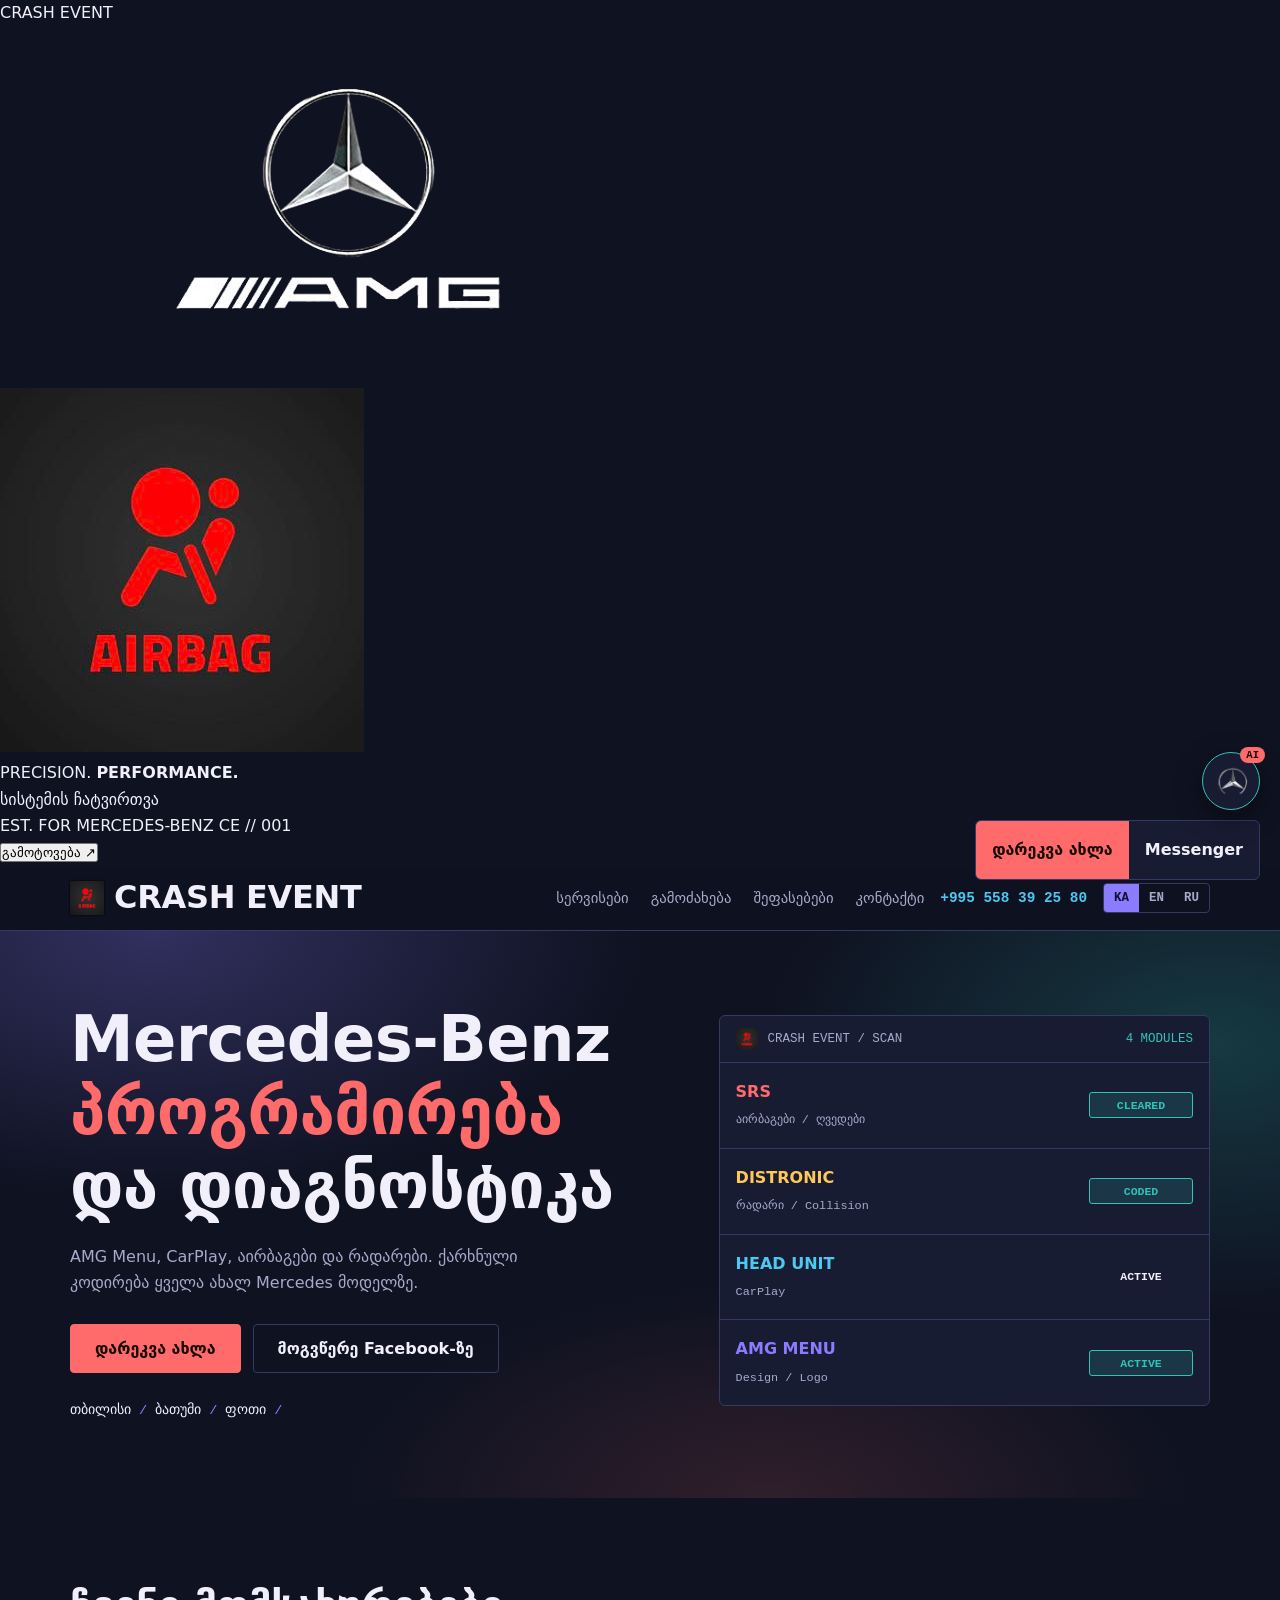
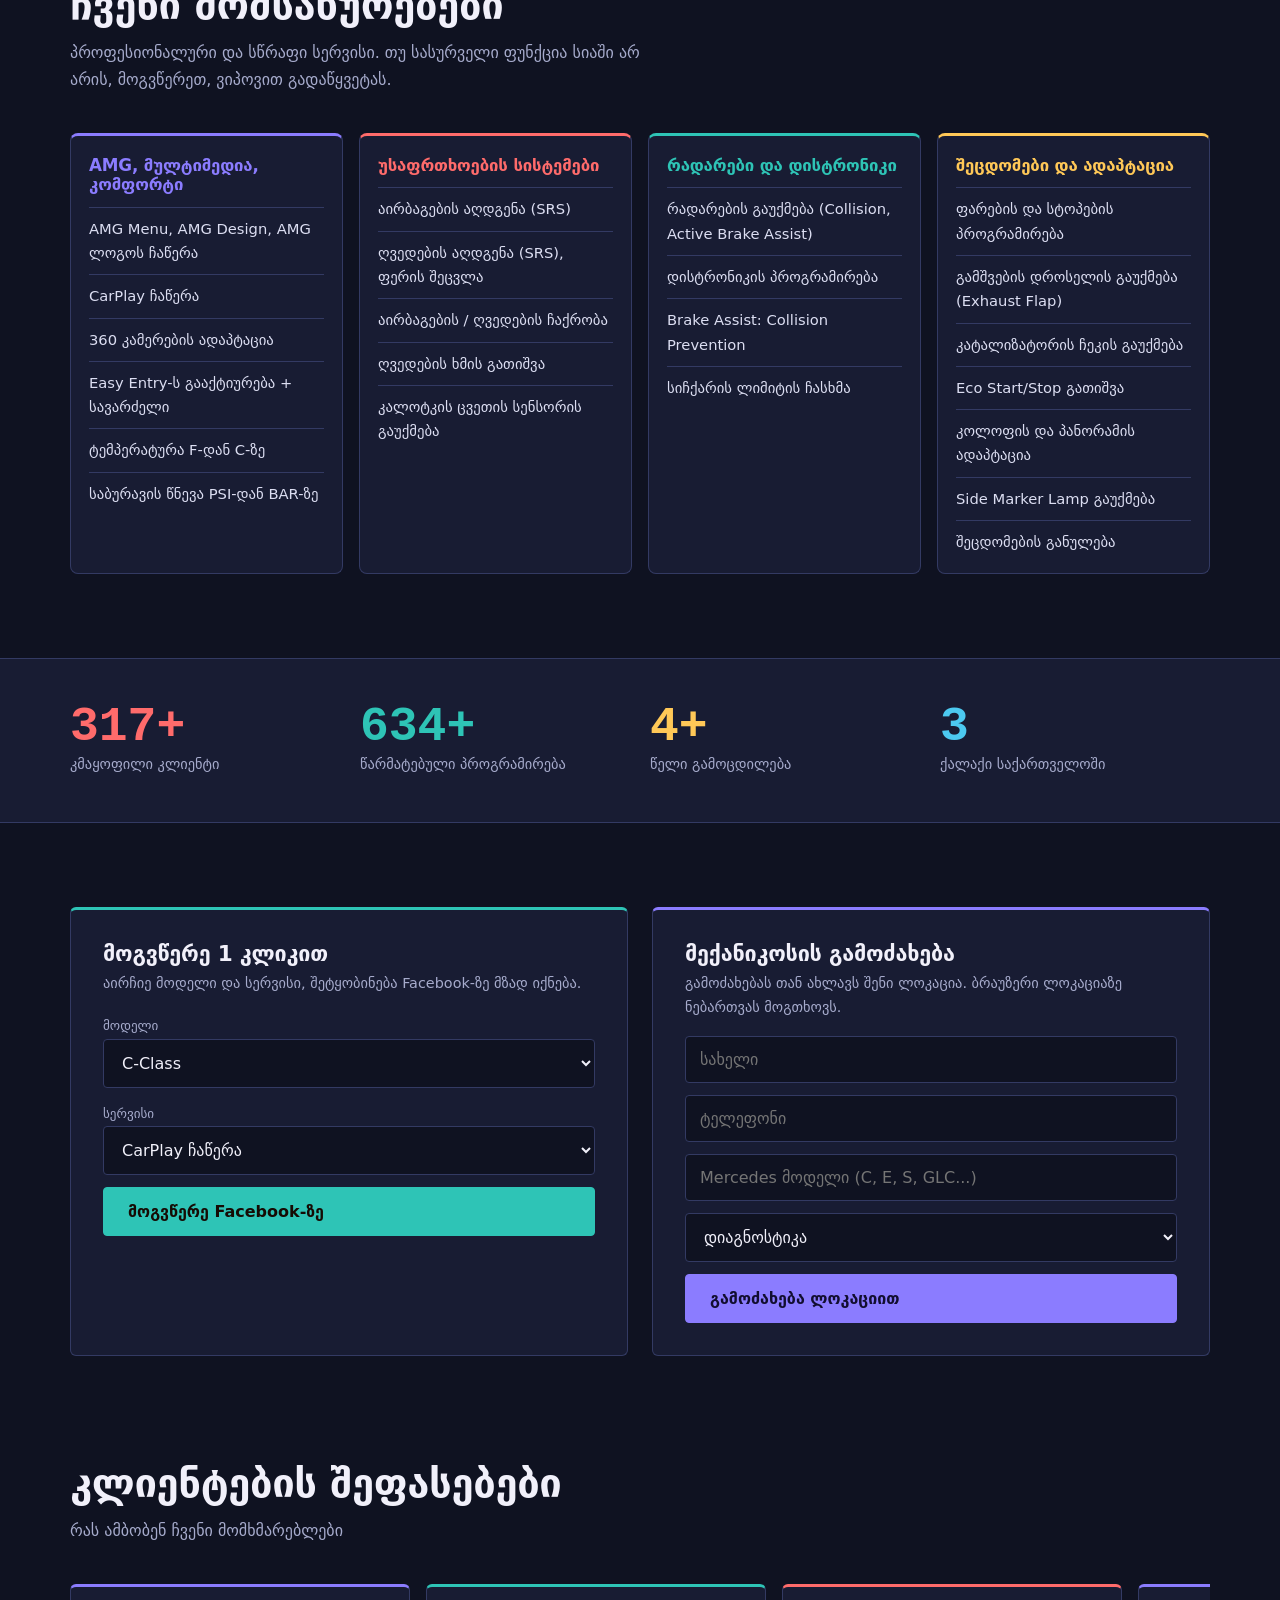
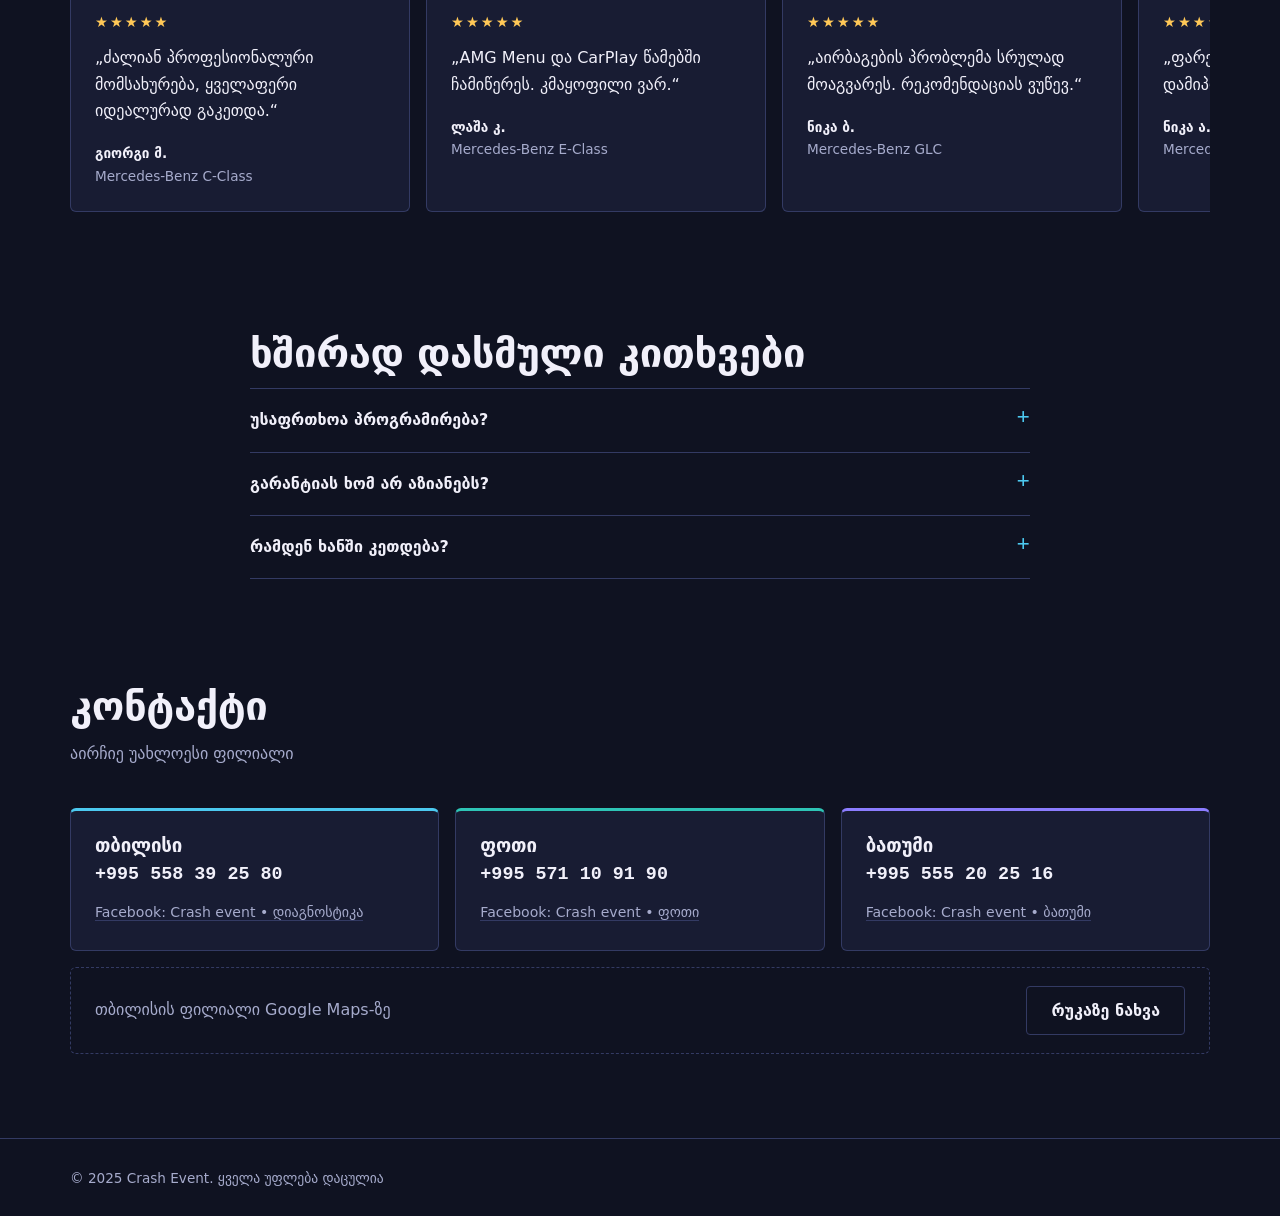
==== commit ed0b6529: "Update index.html" ====
--- a/index.html
+++ b/index.html
@@ -13,13 +13,88 @@
  
 </head>
 <body>
-<header><div class="wrap bar">
-  <a class="brand" href="#top"><img src="[data-uri]" alt="Mercedes-AMG"> Crash Event</a>
-  <nav><a href="#services" data-i18n="n_srv">სერვისები</a><a href="#book" data-i18n="n_book">გამოძახება</a><a href="#reviews" data-i18n="n_rev">შეფასებები</a><a href="#contact" data-i18n="n_con">კონტაქტი</a></nav>
-  <a class="tel" href="tel:+995558392580">+995 558 39 25 80</a>
-  <div class="lang" role="group" aria-label="Language"><button data-l="ka" class="on">KA</button><button data-l="en">EN</button><button data-l="ru">RU</button></div>
-</div></header>
-
+<!-- CRASH EVENT LOADING SCREEN -->
+<div class="ce-loader" id="ceLoader">
+
+    <div class="ce-loader-grid"></div>
+    <div class="ce-loader-glow"></div>
+
+    <div class="ce-loader-content">
+
+        <div class="ce-loader-label">
+            <span></span>
+            CRASH EVENT
+            <span></span>
+        </div>
+
+        <div class="ce-loader-logo">
+            <div class="ce-loader-ring"></div>
+
+            <img src="image-removebg-preview.png"
+                 alt="Mercedes AMG">
+        </div>
+
+        <div class="ce-loader-line">
+            <span></span>
+        </div>
+
+        <div class="ce-airbag">
+            <img src="556563075_1723414845189393_8436068140080508125_n.jpg"
+                 alt="Airbag">
+        </div>
+
+        <div class="ce-loader-title">
+            PRECISION. <b>PERFORMANCE.</b>
+        </div>
+
+        <div class="ce-loader-status">
+            <span class="ce-loader-dot"></span>
+            <span id="ceLoaderStatus">სისტემის ჩატვირთვა</span>
+        </div>
+
+        <div class="ce-progress">
+            <span></span>
+        </div>
+
+        <div class="ce-loader-footer">
+            <span>EST. FOR MERCEDES-BENZ</span>
+            <span>CE // 001</span>
+        </div>
+
+    </div>
+
+    <button class="ce-skip" id="ceLoaderSkip">
+        გამოტოვება ↗
+    </button>
+
+</div>
+<header>
+  <div class="wrap bar">
+
+    <a class="brand" href="#top">
+      <img src="556563075_1723414845189393_8436068140080508125_n.jpg" alt="Logo">
+      <h1>CRASH EVENT</h1>
+    </a>
+
+    <nav>
+      <a href="#services" data-i18n="n_srv">სერვისები</a>
+      <a href="#book" data-i18n="n_book">გამოძახება</a>
+      <a href="#reviews" data-i18n="n_rev">შეფასებები</a>
+      <a href="#contact" data-i18n="n_con">კონტაქტი</a>
+    </nav>
+
+    <a class="tel" href="tel:+995558392580">
+      +995 558 39 25 80
+    </a>
+
+    <div class="lang" role="group" aria-label="Language">
+      <button type="button" data-l="ka" class="on">KA</button>
+      <button type="button" data-l="en">EN</button>
+      <button type="button" data-l="ru">RU</button>
+    </div>
+
+  </div>
+</header>
 <main id="top">
 <div class="hero"><div class="wrap">
   <div>
@@ -35,7 +110,7 @@
     <div class="ecu-h"><img src="[data-uri]" alt=""><span>CRASH EVENT / SCAN</span><span>4 MODULES</span></div>
     <div class="row"><div><b>SRS</b><small>აირბაგები / ღვედები</small></div><div class="st"><span class="bad">FAULT</span><span class="good">CLEARED</span></div></div>
     <div class="row"><div><b>DISTRONIC</b><small>რადარი / Collision</small></div><div class="st"><span class="bad">FAULT</span><span class="good">CODED</span></div></div>
-    <div class="row"><div><b>HEAD UNIT</b><small>CarPlay</small></div><div class="st"><span class="bad">LOCKED</span><span class="good">ACTIVE</span></div></div>
+    <div class="row"><div><b>HEAD UNIT</b><small>CarPlay</small></div><div class="st"><span class="bad">LOCKED</span><span class="go1od">ACTIVE</span></div></div>
     <div class="row"><div><b>AMG MENU</b><small>Design / Logo</small></div><div class="st"><span class="bad">OFF</span><span class="good">ACTIVE</span></div></div>
   </div>
 </div></div>
--- a/style.css
+++ b/style.css
@@ -125,3 +125,52 @@
 .dock a:first-child{background:var(--orange);color:#160b04}
 @media(min-width:861px){.dock{inset:auto 20px 20px auto;grid-template-columns:auto auto;border:1px solid var(--line);border-radius:6px;overflow:hidden}body{padding-bottom:0}}
 @media(prefers-reduced-motion:reduce){html{scroll-behavior:auto}.st .bad{animation:none;opacity:0}.st .good{animation:none;opacity:1}}
+
+/* AI assistant */
+.bot-fab{position:fixed;right:16px;bottom:76px;z-index:35;width:58px;height:58px;border-radius:50%;border:1px solid var(--teal);background:var(--graphite);cursor:pointer;display:grid;place-items:center;box-shadow:0 8px 28px rgba(0,0,0,.45);animation:botPulse 2.8s infinite}
+.bot-fab img{width:34px;height:34px;display:block}
+.bot-fab b{position:absolute;top:-6px;right:-6px;font:700 .66rem var(--mono);background:var(--orange);color:#160b04;border-radius:10px;padding:2px 6px}
+.bot-fab:hover{border-color:var(--amber)}
+@keyframes botPulse{0%{box-shadow:0 8px 28px rgba(0,0,0,.45),0 0 0 0 rgba(46,196,182,.45)}70%{box-shadow:0 8px 28px rgba(0,0,0,.45),0 0 0 14px rgba(46,196,182,0)}100%{box-shadow:0 8px 28px rgba(0,0,0,.45),0 0 0 0 rgba(46,196,182,0)}}
+.bot{position:fixed;z-index:40;left:0;right:0;bottom:0;height:min(84vh,640px);display:flex;flex-direction:column;background:var(--graphite);border:1px solid var(--line);border-top:3px solid var(--teal);border-radius:14px 14px 0 0;box-shadow:0 -12px 40px rgba(0,0,0,.55);opacity:0;visibility:hidden;transform:translateY(24px);transition:opacity .2s,transform .2s,visibility .2s}
+.bot.on{opacity:1;visibility:visible;transform:none}
+.bot-h{display:flex;align-items:center;gap:12px;padding:12px 14px;border-bottom:1px solid var(--line)}
+.bot-av{width:40px;height:40px;padding:5px;border-radius:50%;background:var(--asphalt);border:1px solid var(--line)}
+.bot-h div{margin-right:auto;min-width:0}
+.bot-h b{display:block;font-size:.95rem;line-height:1.25}
+.bot-h small{display:flex;align-items:center;gap:6px;font:400 .7rem var(--mono);color:var(--teal)}
+.bot-h small i{width:7px;height:7px;border-radius:50%;background:var(--teal)}
+#botX{background:none;border:0;color:var(--mute);font:400 1.8rem/1 var(--mono);cursor:pointer;padding:4px 8px}
+#botX:hover{color:var(--text)}
+.bot-log{flex:1;overflow-y:auto;overscroll-behavior:contain;padding:14px;display:flex;flex-direction:column;gap:10px}
+.m{max-width:88%;padding:10px 13px;border-radius:12px;font-size:.92rem;line-height:1.55;animation:mIn .25s}
+.m span{white-space:pre-line;overflow-wrap:anywhere}
+.m.b{align-self:flex-start;background:var(--steel);border:1px solid var(--line);border-bottom-left-radius:3px}
+.m.u{align-self:flex-end;background:var(--violet);color:#120e30;border-bottom-right-radius:3px}
+@keyframes mIn{from{opacity:0;transform:translateY(6px)}}
+.typ{display:flex;gap:5px;padding:14px 16px}
+.typ i{width:7px;height:7px;border-radius:50%;background:var(--mute);animation:dot 1s infinite}
+.typ i:nth-child(2){animation-delay:.15s}.typ i:nth-child(3){animation-delay:.3s}
+@keyframes dot{0%,60%,100%{opacity:.3;transform:none}30%{opacity:1;transform:translateY(-3px)}}
+.bot-act{display:flex;flex-wrap:wrap;gap:8px;margin-top:10px}
+.bot-act a,.bot-act button{padding:8px 12px;border-radius:4px;border:1px solid var(--teal);background:none;color:var(--teal);font:600 .82rem var(--sans);cursor:pointer}
+.bot-act .p{background:var(--orange);border-color:var(--orange);color:#160b04}
+.bot-act .p:hover{background:var(--amber);border-color:var(--amber)}
+.bot-act a:hover{background:rgba(46,196,182,.14)}
+.bot-chips{display:flex;gap:8px;overflow-x:auto;padding:10px 14px;border-top:1px solid var(--line);scrollbar-width:none}
+.bot-chips::-webkit-scrollbar{display:none}
+.chip{flex:none;display:inline-flex;align-items:center;gap:6px;padding:7px 13px;border:1px solid var(--line);border-radius:999px;background:var(--asphalt);color:var(--text);font:600 .8rem var(--sans);cursor:pointer;white-space:nowrap;transition:border-color .2s}
+.chip:hover{border-color:var(--teal)}
+.chip img{height:16px;width:auto;border-radius:2px}
+.bot-f{display:flex;gap:8px;padding:0 14px 8px}
+.bot-f input{flex:1;min-width:0}
+#botSend{flex:none;width:48px;border:0;border-radius:4px;background:var(--teal);color:#06231f;cursor:pointer;display:grid;place-items:center}
+#botSend:hover{background:var(--amber)}
+#botSend svg{width:20px;height:20px}
+.bot-note{padding:0 14px 12px;font:400 .68rem var(--mono);color:var(--mute);text-align:center}
+@media(max-width:860px){body.bot-open .bot-fab{display:none}}
+@media(min-width:861px){
+ .bot-fab{right:20px;bottom:90px}
+ .bot{left:auto;right:20px;bottom:158px;width:392px;height:min(600px,calc(100vh - 180px));border-radius:10px}
+}
+@media(prefers-reduced-motion:reduce){.bot-fab,.typ i,.m{animation:none}.bot{transition:none}}
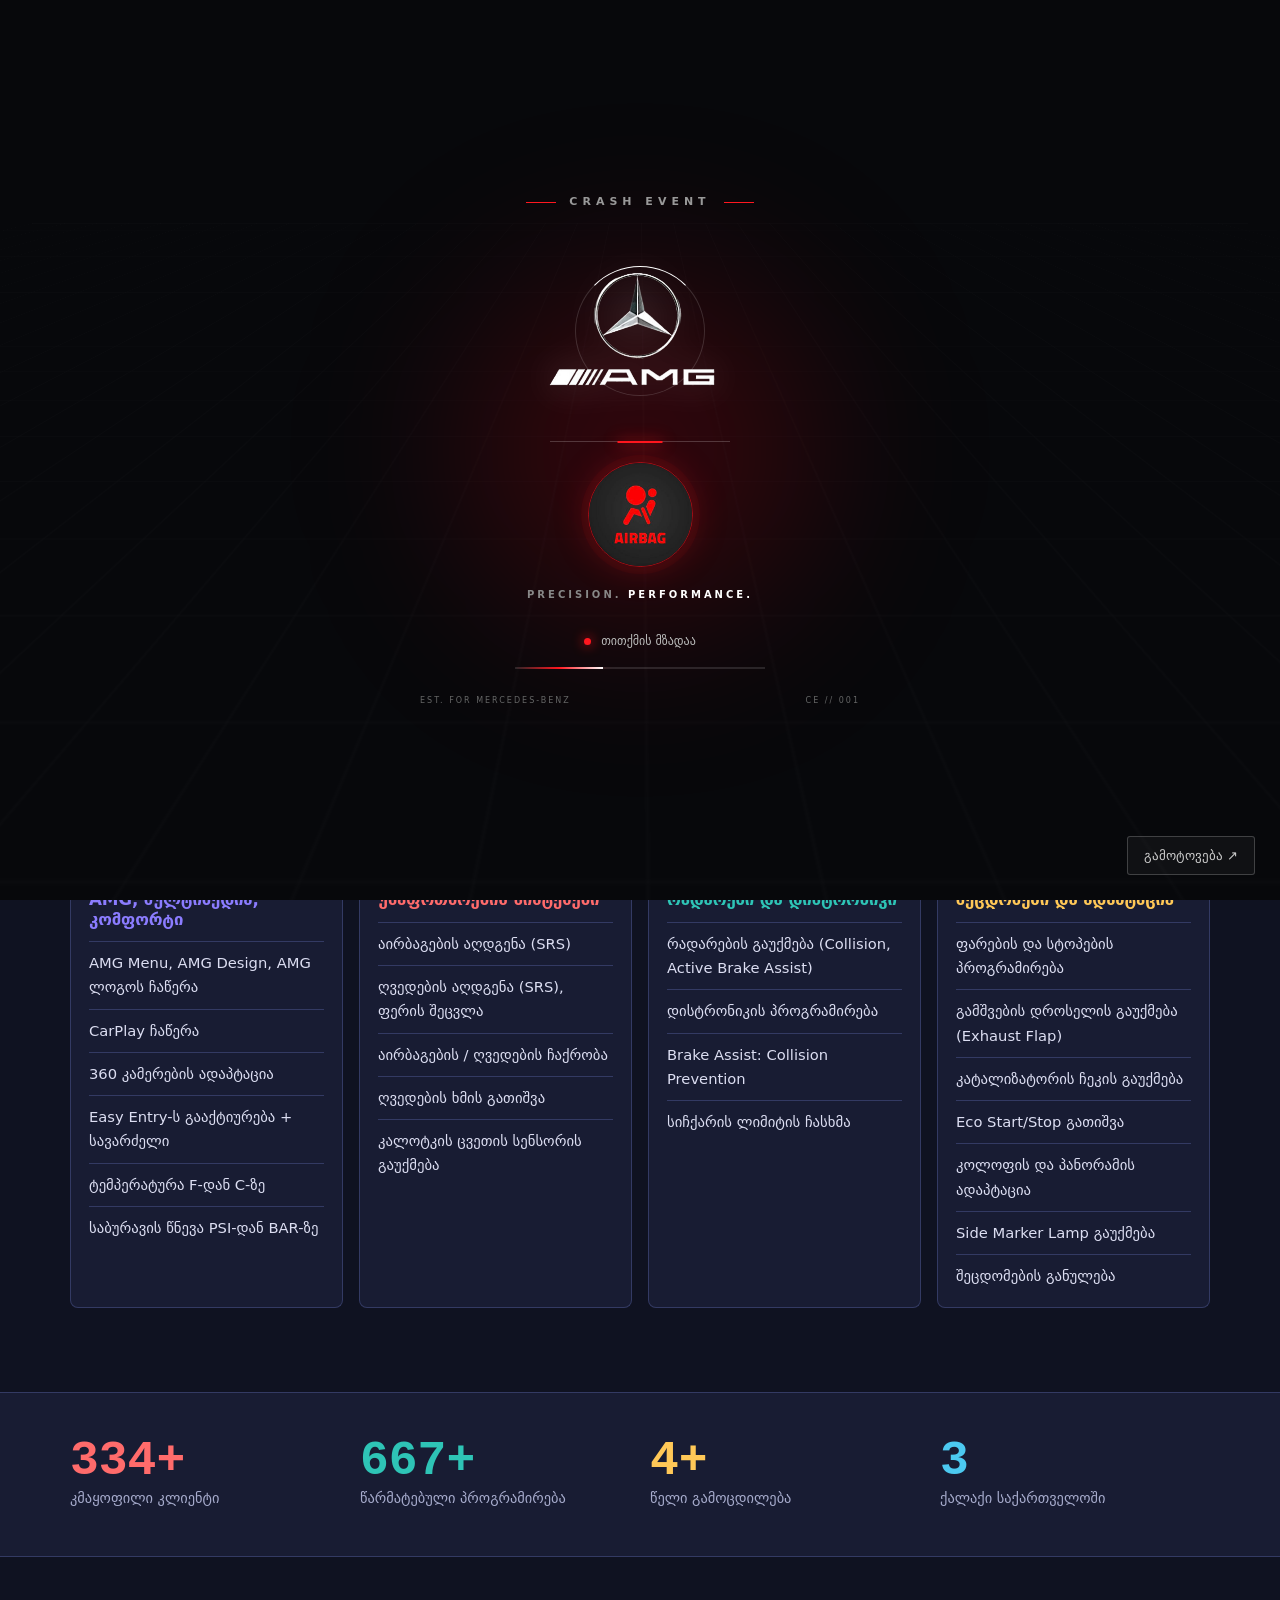
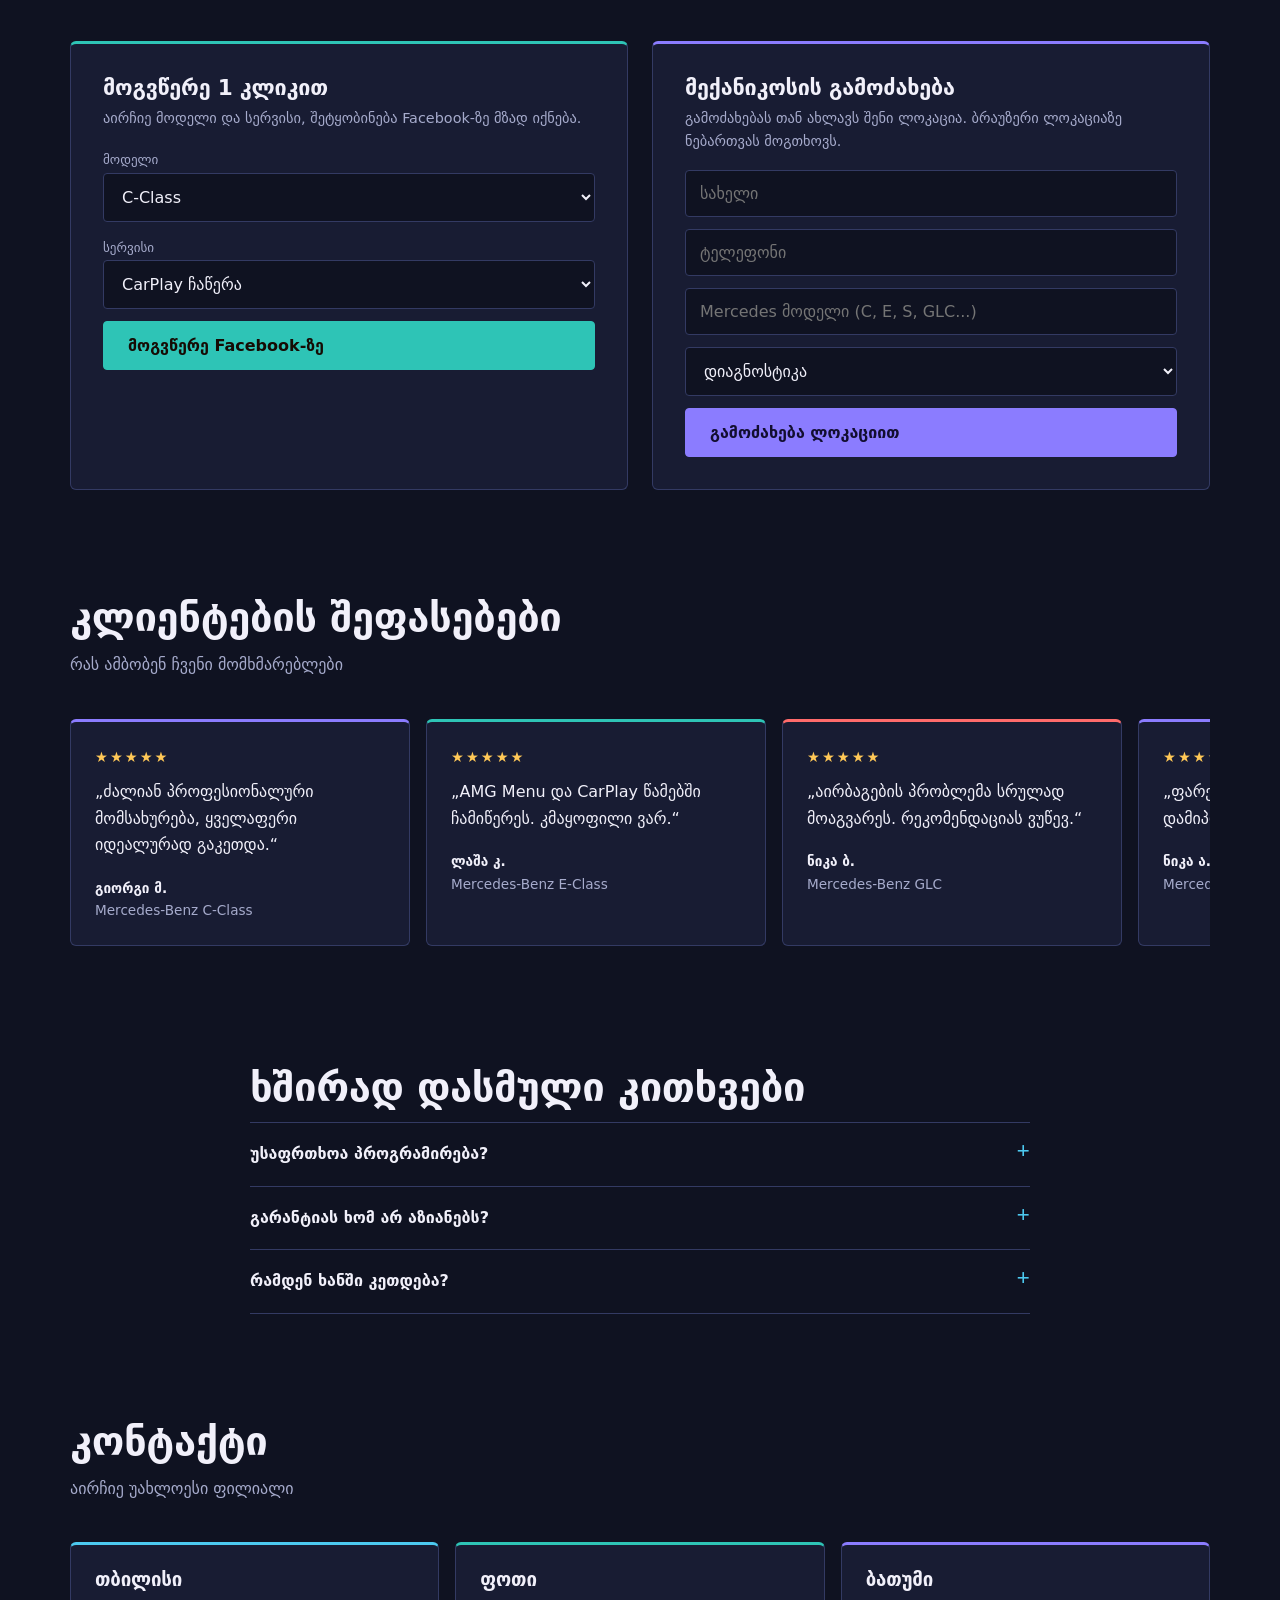
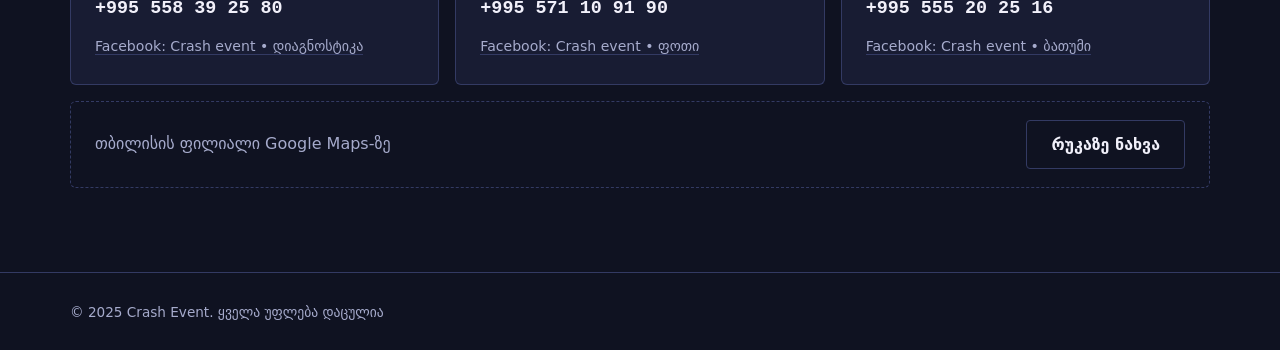
==== commit ceb35ee9: "Update index.html" ====
--- a/index.html
+++ b/index.html
@@ -64,7 +64,7 @@
     </div>
 
     <button class="ce-skip" id="ceLoaderSkip">
-        გამოტოვება ↗
+        გამოტოვება ↗  
     </button>
 
 </div>
@@ -78,6 +78,7 @@
 
     <nav>
       <a href="#services" data-i18n="n_srv">სერვისები</a>
+      <a href="services.html" data-i18n="n_all">ყველა სერვისი</a>
       <a href="#book" data-i18n="n_book">გამოძახება</a>
       <a href="#reviews" data-i18n="n_rev">შეფასებები</a>
       <a href="#contact" data-i18n="n_con">კონტაქტი</a>
--- a/style.css
+++ b/style.css
@@ -174,3 +174,440 @@
  .bot{left:auto;right:20px;bottom:158px;width:392px;height:min(600px,calc(100vh - 180px));border-radius:10px}
 }
 @media(prefers-reduced-motion:reduce){.bot-fab,.typ i,.m{animation:none}.bot{transition:none}}
+
+/* CRASH EVENT PREMIUM LOADER */
+
+.ce-loader {
+    --red: #ff171f;
+
+    position: fixed;
+    inset: 0;
+    z-index: 999999;
+
+    display: grid;
+    place-items: center;
+
+    overflow: hidden;
+    background: #07080b;
+    color: white;
+
+    opacity: 1;
+    visibility: visible;
+
+    transition:
+        opacity .85s ease,
+        visibility .85s ease;
+}
+
+.ce-loader.is-hidden {
+    opacity: 0;
+    visibility: hidden;
+    pointer-events: none;
+}
+
+/* Background grid */
+
+.ce-loader-grid {
+    position: absolute;
+    inset: -30%;
+
+    opacity: .18;
+
+    background-image:
+        linear-gradient(rgba(255,255,255,.06) 1px, transparent 1px),
+        linear-gradient(90deg, rgba(255,255,255,.06) 1px, transparent 1px);
+
+    background-size: 54px 54px;
+
+    transform: perspective(600px) rotateX(58deg) scale(1.5);
+
+    animation: ceGrid 14s linear infinite;
+}
+
+/* Red glow */
+
+.ce-loader-glow {
+    position: absolute;
+
+    width: 350px;
+    height: 350px;
+
+    border-radius: 50%;
+
+    background: rgba(255, 0, 20, .18);
+
+    filter: blur(90px);
+
+    animation: ceGlow 4s ease-in-out infinite;
+}
+
+/* Content */
+
+.ce-loader-content {
+    width: min(440px, 88vw);
+
+    display: flex;
+    flex-direction: column;
+    align-items: center;
+
+    text-align: center;
+
+    position: relative;
+}
+
+/* Label */
+
+.ce-loader-label {
+    display: flex;
+    align-items: center;
+    gap: 13px;
+
+    color: #999;
+    font-size: 11px;
+    font-weight: 800;
+    letter-spacing: 5px;
+
+    margin-bottom: 25px;
+
+    animation: ceFade .8s ease both;
+}
+
+.ce-loader-label span {
+    width: 30px;
+    height: 1px;
+    background: #ff171f;
+}
+
+/* AMG Logo */
+
+.ce-loader-logo {
+    width: min(360px, 85vw);
+    height: 190px;
+
+    display: grid;
+    place-items: center;
+
+    position: relative;
+}
+
+.ce-loader-logo img {
+    width: 100%;
+    height: 100%;
+
+    object-fit: contain;
+
+    position: relative;
+    z-index: 2;
+
+    filter: drop-shadow(0 0 18px rgba(255,255,255,.2));
+
+    animation: ceLogo 1.2s cubic-bezier(.16,1,.3,1) both;
+}
+
+/* Rotating ring */
+
+.ce-loader-ring {
+    position: absolute;
+
+    width: 130px;
+    height: 130px;
+
+    border-radius: 50%;
+
+    border: 1px solid rgba(255,255,255,.15);
+    border-top-color: white;
+
+    animation: ceRotate 4s linear infinite;
+}
+
+/* Red line */
+
+.ce-loader-line {
+    width: 180px;
+    height: 1px;
+
+    background: rgba(255,255,255,.2);
+
+    margin: 15px 0 20px;
+
+    position: relative;
+}
+
+.ce-loader-line span {
+    position: absolute;
+    left: 50%;
+
+    width: 45px;
+    height: 2px;
+
+    background: #ff171f;
+
+    box-shadow: 0 0 15px #ff171f;
+
+    transform: translateX(-50%);
+
+    animation: ceLine 2s ease-in-out infinite;
+}
+
+/* Airbag */
+
+.ce-airbag {
+    width: 105px;
+    height: 105px;
+
+    border-radius: 50%;
+    overflow: hidden;
+
+    border: 1px solid rgba(255,23,31,.6);
+
+    box-shadow:
+        0 0 0 7px rgba(255,23,31,.05),
+        0 0 35px rgba(255,23,31,.25);
+
+    animation: ceAirbag .9s .3s both;
+}
+
+.ce-airbag img {
+    width: 100%;
+    height: 100%;
+
+    object-fit: cover;
+    display: block;
+}
+
+/* Title */
+
+.ce-loader-title {
+    margin-top: 20px;
+
+    color: #888;
+
+    font-size: 10px;
+    font-weight: 700;
+    letter-spacing: 3px;
+}
+
+.ce-loader-title b {
+    color: white;
+}
+
+/* Loading status */
+
+.ce-loader-status {
+    display: flex;
+    align-items: center;
+    gap: 10px;
+
+    margin-top: 28px;
+
+    font-size: 12px;
+    color: #bbb;
+}
+
+.ce-loader-dot {
+    width: 7px;
+    height: 7px;
+
+    border-radius: 50%;
+
+    background: #ff171f;
+
+    box-shadow: 0 0 12px #ff171f;
+
+    animation: ceBlink 1s infinite;
+}
+
+/* Progress */
+
+.ce-progress {
+    width: min(250px, 65vw);
+    height: 2px;
+
+    margin-top: 15px;
+
+    background: rgba(255,255,255,.12);
+
+    overflow: hidden;
+}
+
+.ce-progress span {
+    display: block;
+
+    width: 35%;
+    height: 100%;
+
+    background: linear-gradient(
+        90deg,
+        transparent,
+        #ff171f,
+        white
+    );
+
+    box-shadow: 0 0 12px #ff171f;
+
+    animation: ceProgress 1.5s ease-in-out infinite;
+}
+
+/* Footer */
+
+.ce-loader-footer {
+    width: 100%;
+
+    display: flex;
+    justify-content: space-between;
+
+    margin-top: 25px;
+
+    color: #666;
+
+    font-size: 8px;
+    letter-spacing: 2px;
+}
+
+/* Skip button */
+
+.ce-skip {
+    position: absolute;
+
+    right: 25px;
+    bottom: 25px;
+
+    padding: 11px 16px;
+
+    color: #ccc;
+
+    background: rgba(255,255,255,.04);
+
+    border: 1px solid rgba(255,255,255,.2);
+
+    border-radius: 3px;
+
+    cursor: pointer;
+
+    transition: .3s;
+}
+
+.ce-skip:hover {
+    color: white;
+    border-color: #ff171f;
+    background: rgba(255,0,0,.1);
+}
+
+/* Animations */
+
+@keyframes ceLogo {
+    from {
+        opacity: 0;
+        transform: translateY(20px) scale(.9);
+        filter: blur(8px);
+    }
+
+    to {
+        opacity: 1;
+        transform: translateY(0) scale(1);
+        filter: drop-shadow(0 0 18px rgba(255,255,255,.2));
+    }
+}
+
+@keyframes ceAirbag {
+    from {
+        opacity: 0;
+        transform: scale(.7) rotate(-15deg);
+    }
+
+    to {
+        opacity: 1;
+        transform: scale(1) rotate(0);
+    }
+}
+
+@keyframes ceRotate {
+    to {
+        transform: rotate(360deg);
+    }
+}
+
+@keyframes ceLine {
+    0%, 100% {
+        width: 20px;
+        opacity: .5;
+    }
+
+    50% {
+        width: 80px;
+        opacity: 1;
+    }
+}
+
+@keyframes ceProgress {
+    from {
+        transform: translateX(-120%);
+    }
+
+    to {
+        transform: translateX(330%);
+    }
+}
+
+@keyframes ceBlink {
+    50% {
+        opacity: .3;
+    }
+}
+
+@keyframes ceGlow {
+    50% {
+        transform: scale(1.3);
+        opacity: .7;
+    }
+}
+
+@keyframes ceGrid {
+    to {
+        background-position: 0 54px, 54px 0;
+    }
+}
+
+@keyframes ceFade {
+    from {
+        opacity: 0;
+        transform: translateY(10px);
+    }
+
+    to {
+        opacity: 1;
+        transform: translateY(0);
+    }
+}
+
+/* Mobile */
+
+@media(max-width:480px) {
+
+    .ce-loader-logo {
+        height: 145px;
+    }
+
+    .ce-airbag {
+        width: 90px;
+        height: 90px;
+    }
+
+    .ce-loader-label {
+        font-size: 9px;
+    }
+
+    .ce-loader-footer {
+        font-size: 7px;
+    }
+
+}
+
+/* Reduced motion */
+
+@media(prefers-reduced-motion:reduce) {
+    .ce-loader *,
+    .ce-loader {
+        animation: none !important;
+    }
+}
